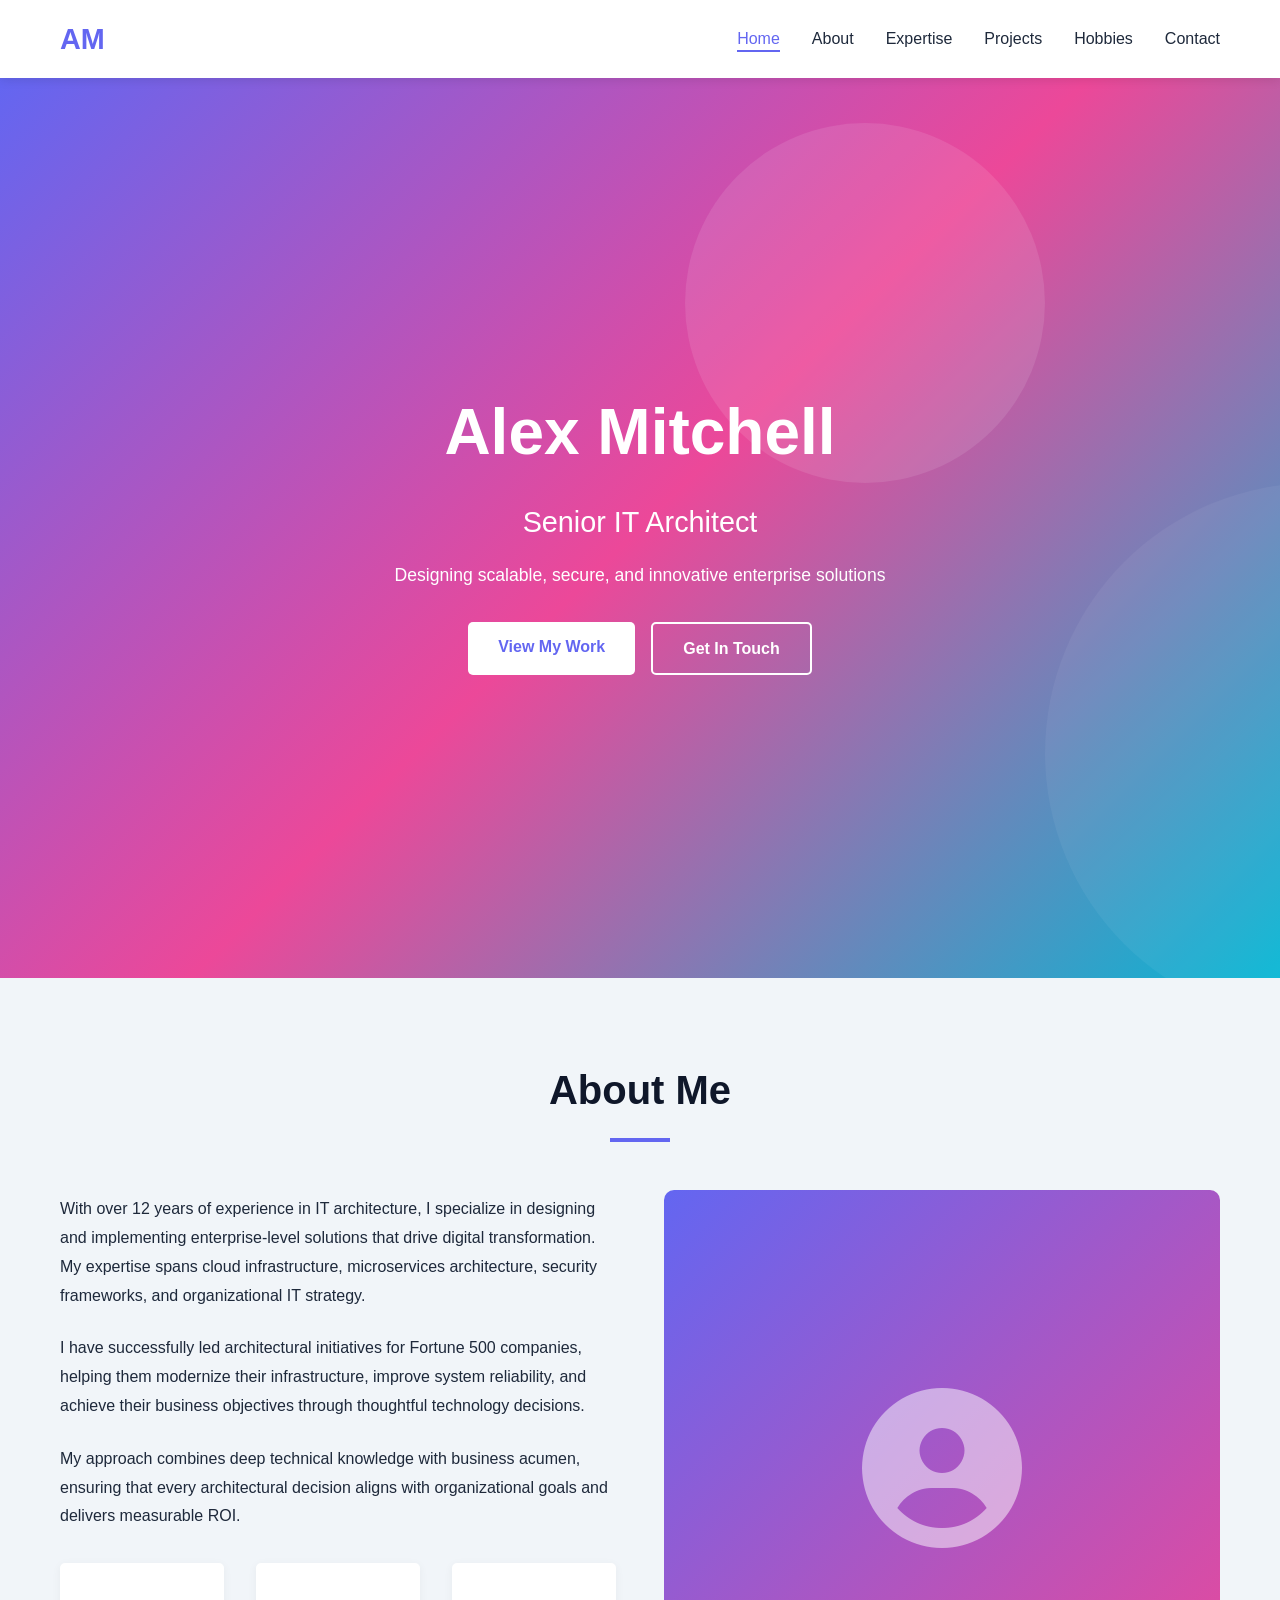
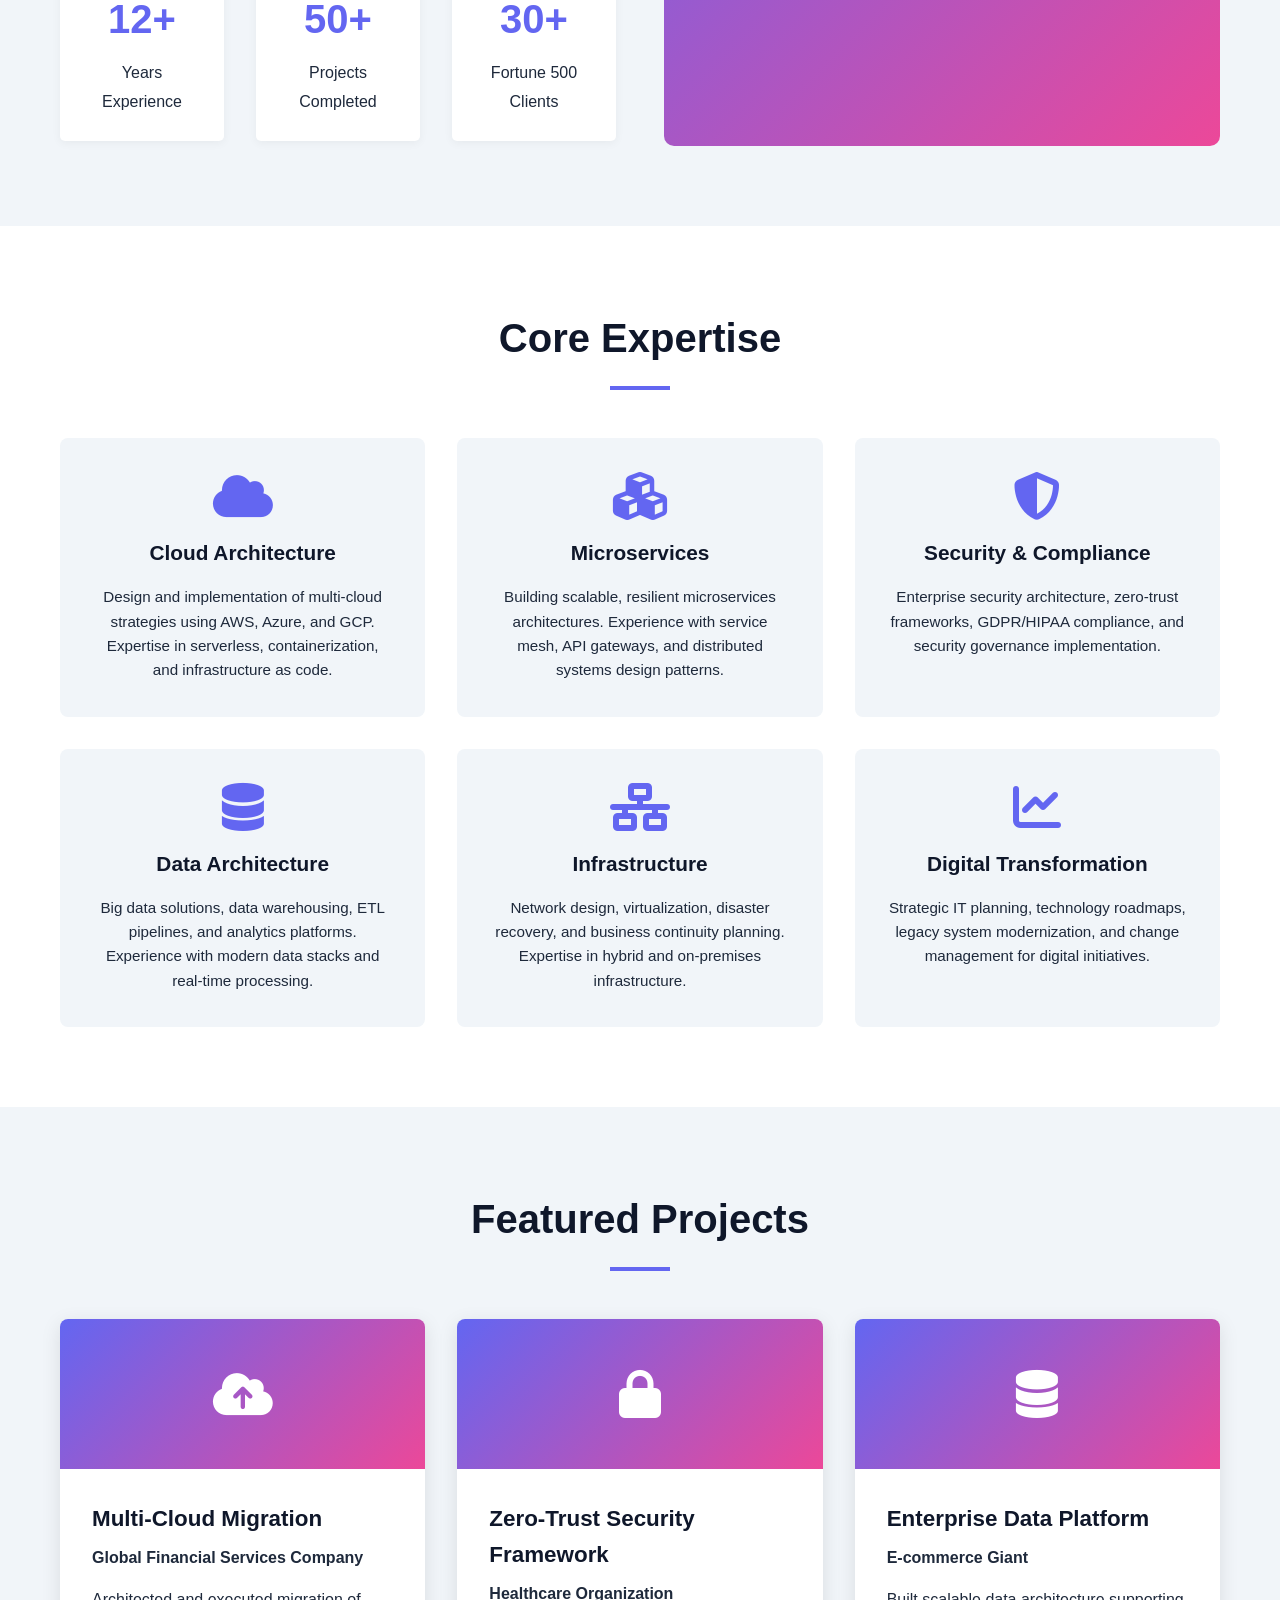
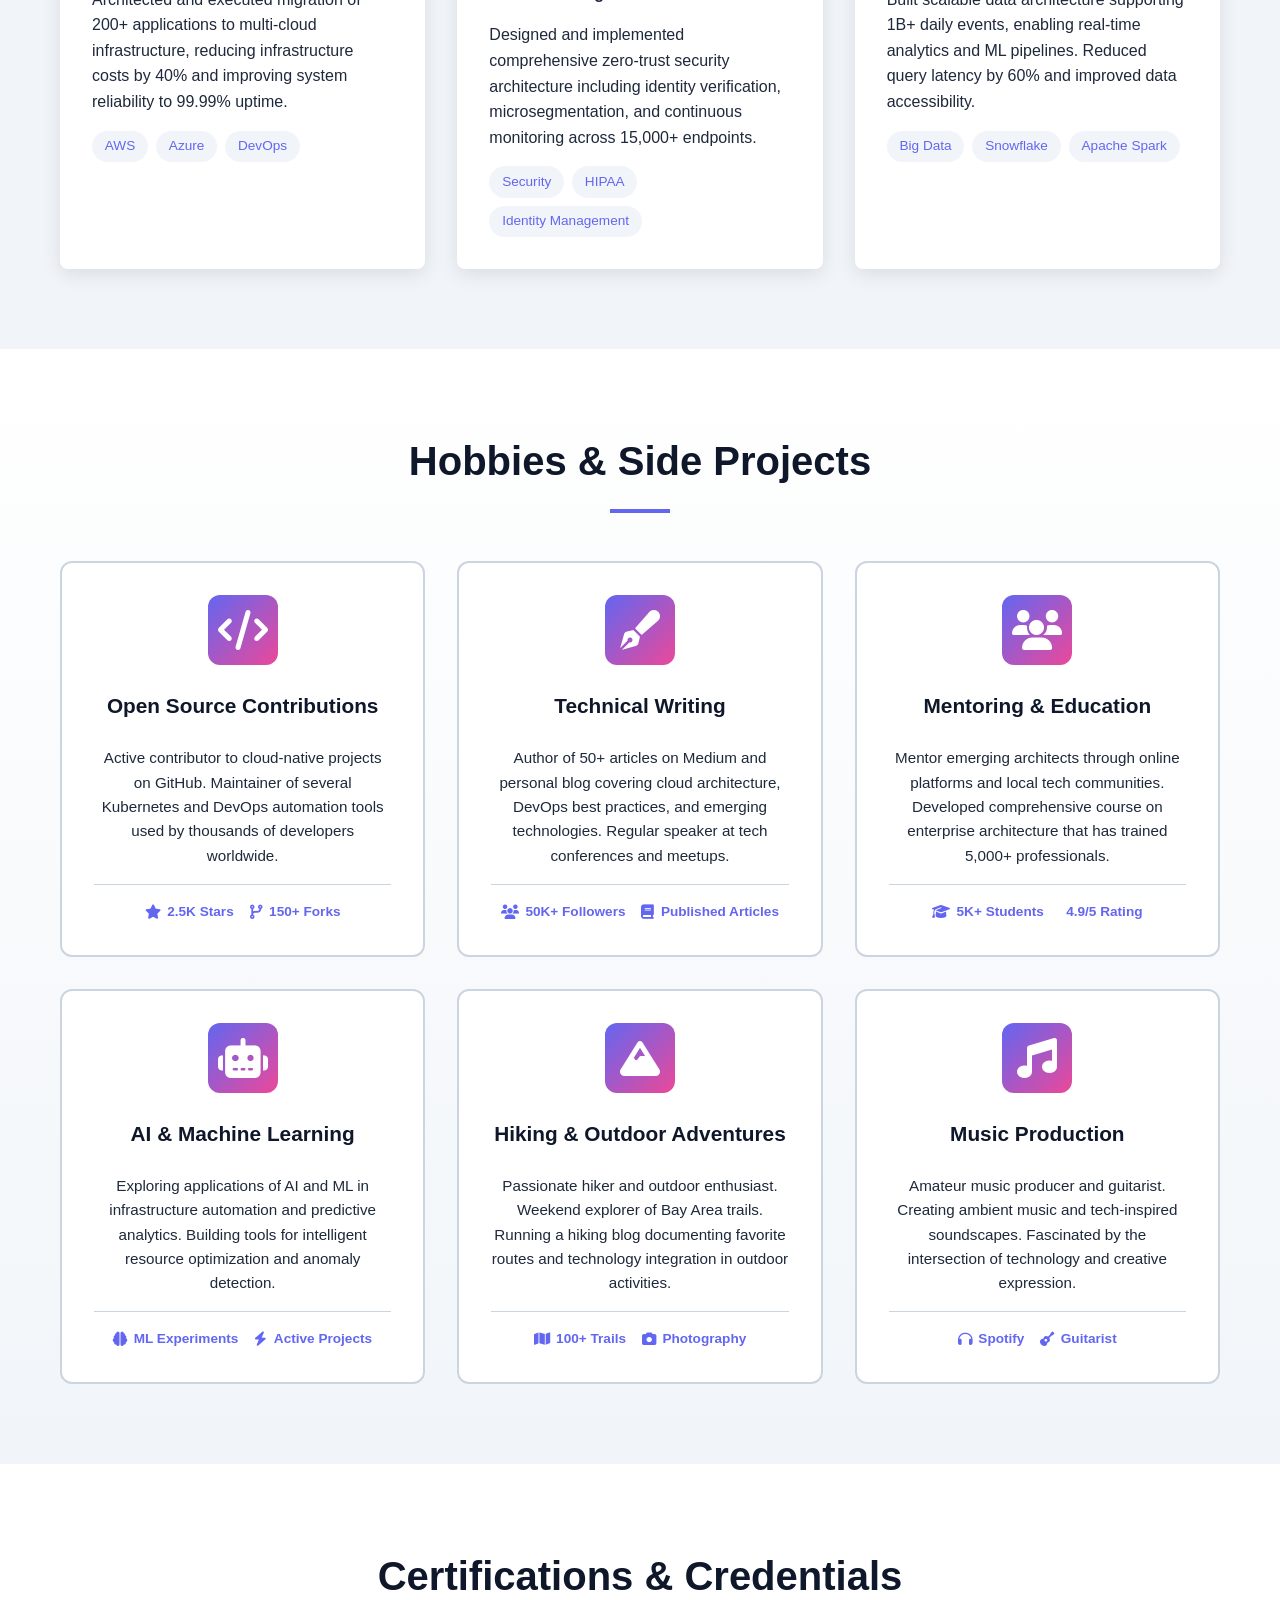
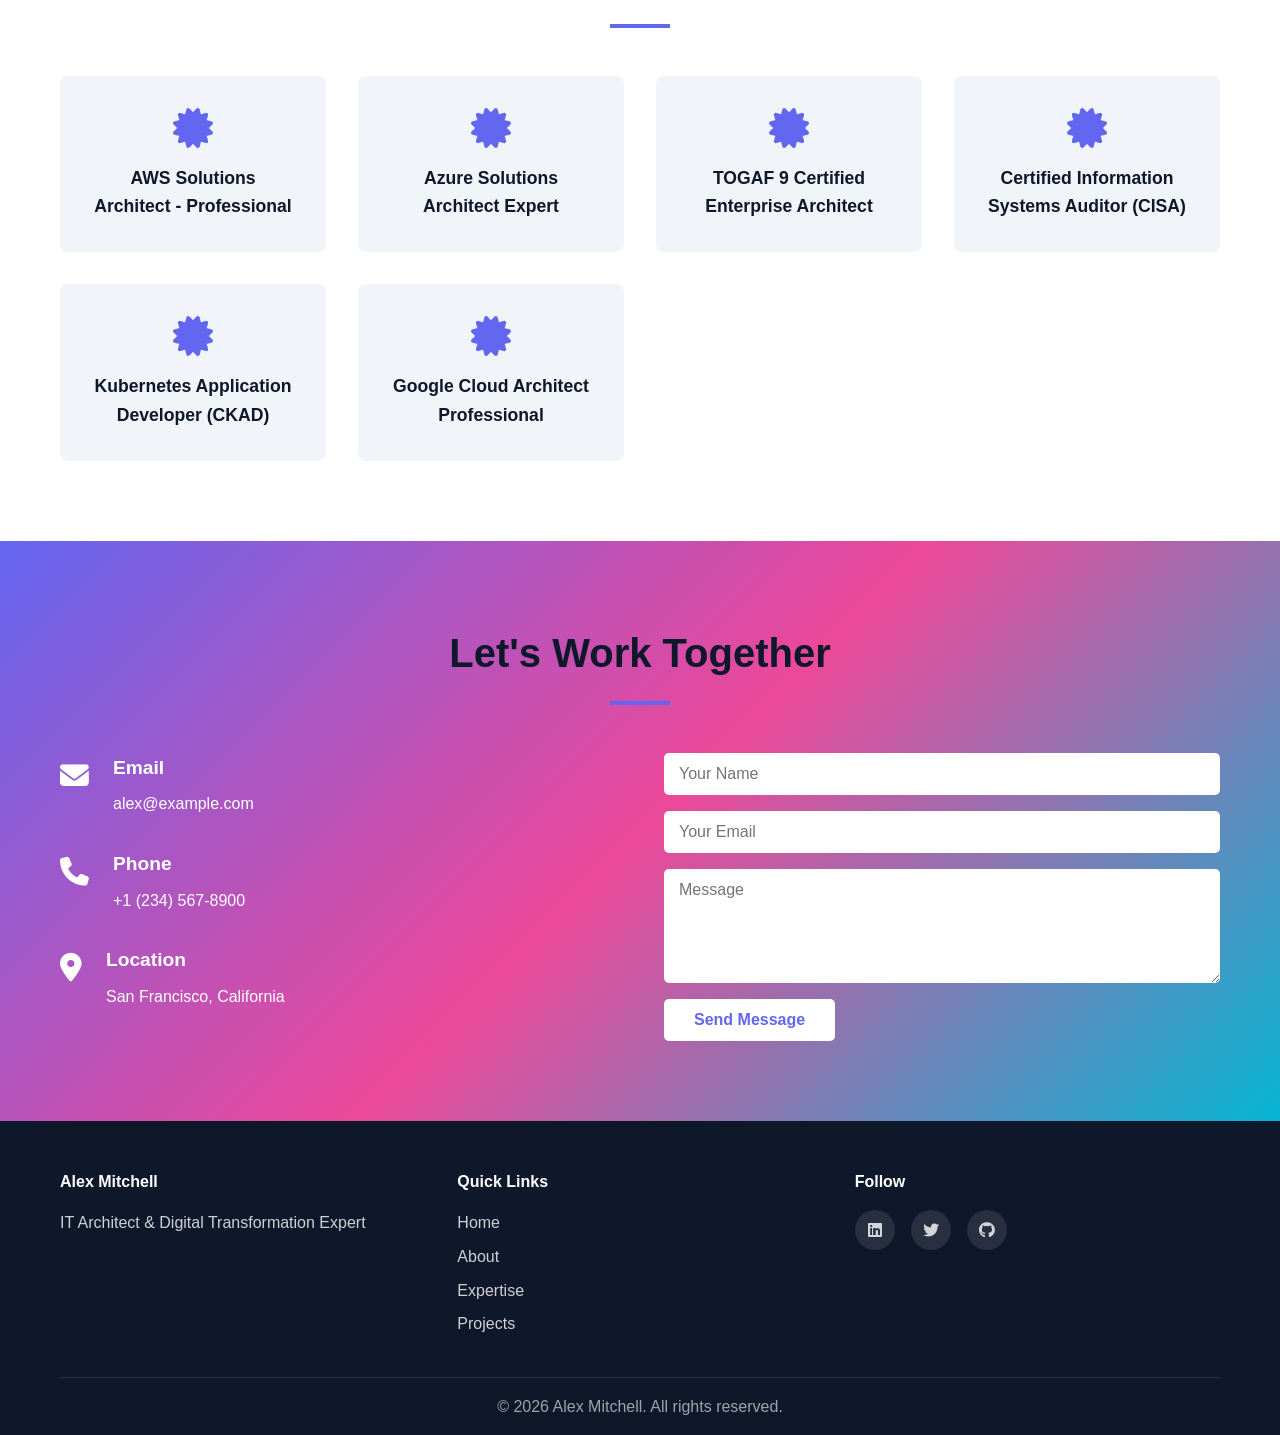
==== index.html @ 55bb4210 "Initial commit: IT Architect portfolio website" ====
<!DOCTYPE html>
<html lang="en">
<head>
    <meta charset="UTF-8">
    <meta name="viewport" content="width=device-width, initial-scale=1.0">
    <title>Alex Mitchell - IT Architect</title>
    <link rel="stylesheet" href="styles.css">
    <link rel="stylesheet" href="https://cdnjs.cloudflare.com/ajax/libs/font-awesome/6.4.0/css/all.min.css">
</head>
<body>
    <!-- Navigation -->
    <nav class="navbar">
        <div class="container">
            <div class="logo">
                <h1>AM</h1>
            </div>
            <ul class="nav-menu">
                <li><a href="#home" class="nav-link active">Home</a></li>
                <li><a href="#about" class="nav-link">About</a></li>
                <li><a href="#expertise" class="nav-link">Expertise</a></li>
                <li><a href="#projects" class="nav-link">Projects</a></li>
                <li><a href="#hobbies" class="nav-link">Hobbies</a></li>
                <li><a href="#contact" class="nav-link">Contact</a></li>
            </ul>
            <div class="hamburger">
                <span></span>
                <span></span>
                <span></span>
            </div>
        </div>
    </nav>

    <!-- Hero Section -->
    <section id="home" class="hero">
        <div class="hero-content">
            <h2>Alex Mitchell</h2>
            <p class="subtitle">Senior IT Architect</p>
            <p class="description">Designing scalable, secure, and innovative enterprise solutions</p>
            <div class="hero-buttons">
                <a href="#projects" class="btn btn-primary">View My Work</a>
                <a href="#contact" class="btn btn-secondary">Get In Touch</a>
            </div>
        </div>
        <div class="hero-background"></div>
    </section>

    <!-- About Section -->
    <section id="about" class="about">
        <div class="container">
            <div class="section-header">
                <h2>About Me</h2>
                <div class="underline"></div>
            </div>
            <div class="about-content">
                <div class="about-text">
                    <p>With over 12 years of experience in IT architecture, I specialize in designing and implementing enterprise-level solutions that drive digital transformation. My expertise spans cloud infrastructure, microservices architecture, security frameworks, and organizational IT strategy.</p>
                    <p>I have successfully led architectural initiatives for Fortune 500 companies, helping them modernize their infrastructure, improve system reliability, and achieve their business objectives through thoughtful technology decisions.</p>
                    <p>My approach combines deep technical knowledge with business acumen, ensuring that every architectural decision aligns with organizational goals and delivers measurable ROI.</p>
                    <div class="stats">
                        <div class="stat">
                            <h3>12+</h3>
                            <p>Years Experience</p>
                        </div>
                        <div class="stat">
                            <h3>50+</h3>
                            <p>Projects Completed</p>
                        </div>
                        <div class="stat">
                            <h3>30+</h3>
                            <p>Fortune 500 Clients</p>
                        </div>
                    </div>
                </div>
                <div class="about-image">
                    <div class="profile-placeholder">
                        <i class="fas fa-user-circle"></i>
                    </div>
                </div>
            </div>
        </div>
    </section>

    <!-- Expertise Section -->
    <section id="expertise" class="expertise">
        <div class="container">
            <div class="section-header">
                <h2>Core Expertise</h2>
                <div class="underline"></div>
            </div>
            <div class="expertise-grid">
                <div class="expertise-card">
                    <i class="fas fa-cloud"></i>
                    <h3>Cloud Architecture</h3>
                    <p>Design and implementation of multi-cloud strategies using AWS, Azure, and GCP. Expertise in serverless, containerization, and infrastructure as code.</p>
                </div>
                <div class="expertise-card">
                    <i class="fas fa-cubes"></i>
                    <h3>Microservices</h3>
                    <p>Building scalable, resilient microservices architectures. Experience with service mesh, API gateways, and distributed systems design patterns.</p>
                </div>
                <div class="expertise-card">
                    <i class="fas fa-shield-alt"></i>
                    <h3>Security & Compliance</h3>
                    <p>Enterprise security architecture, zero-trust frameworks, GDPR/HIPAA compliance, and security governance implementation.</p>
                </div>
                <div class="expertise-card">
                    <i class="fas fa-database"></i>
                    <h3>Data Architecture</h3>
                    <p>Big data solutions, data warehousing, ETL pipelines, and analytics platforms. Experience with modern data stacks and real-time processing.</p>
                </div>
                <div class="expertise-card">
                    <i class="fas fa-network-wired"></i>
                    <h3>Infrastructure</h3>
                    <p>Network design, virtualization, disaster recovery, and business continuity planning. Expertise in hybrid and on-premises infrastructure.</p>
                </div>
                <div class="expertise-card">
                    <i class="fas fa-chart-line"></i>
                    <h3>Digital Transformation</h3>
                    <p>Strategic IT planning, technology roadmaps, legacy system modernization, and change management for digital initiatives.</p>
                </div>
            </div>
        </div>
    </section>

    <!-- Projects Section -->
    <section id="projects" class="projects">
        <div class="container">
            <div class="section-header">
                <h2>Featured Projects</h2>
                <div class="underline"></div>
            </div>
            <div class="projects-grid">
                <div class="project-card">
                    <div class="project-image">
                        <i class="fas fa-cloud-arrow-up"></i>
                    </div>
                    <div class="project-info">
                        <h3>Multi-Cloud Migration</h3>
                        <p class="client">Global Financial Services Company</p>
                        <p>Architected and executed migration of 200+ applications to multi-cloud infrastructure, reducing infrastructure costs by 40% and improving system reliability to 99.99% uptime.</p>
                        <div class="project-tags">
                            <span class="tag">AWS</span>
                            <span class="tag">Azure</span>
                            <span class="tag">DevOps</span>
                        </div>
                    </div>
                </div>

                <div class="project-card">
                    <div class="project-image">
                        <i class="fas fa-lock"></i>
                    </div>
                    <div class="project-info">
                        <h3>Zero-Trust Security Framework</h3>
                        <p class="client">Healthcare Organization</p>
                        <p>Designed and implemented comprehensive zero-trust security architecture including identity verification, microsegmentation, and continuous monitoring across 15,000+ endpoints.</p>
                        <div class="project-tags">
                            <span class="tag">Security</span>
                            <span class="tag">HIPAA</span>
                            <span class="tag">Identity Management</span>
                        </div>
                    </div>
                </div>

                <div class="project-card">
                    <div class="project-image">
                        <i class="fas fa-database"></i>
                    </div>
                    <div class="project-info">
                        <h3>Enterprise Data Platform</h3>
                        <p class="client">E-commerce Giant</p>
                        <p>Built scalable data architecture supporting 1B+ daily events, enabling real-time analytics and ML pipelines. Reduced query latency by 60% and improved data accessibility.</p>
                        <div class="project-tags">
                            <span class="tag">Big Data</span>
                            <span class="tag">Snowflake</span>
                            <span class="tag">Apache Spark</span>
                        </div>
                    </div>
                </div>
            </div>
        </div>
    </section>

    <!-- Hobbies & Side Projects Section -->
    <section id="hobbies" class="hobbies">
        <div class="container">
            <div class="section-header">
                <h2>Hobbies & Side Projects</h2>
                <div class="underline"></div>
            </div>
            <div class="hobbies-grid">
                <div class="hobby-card">
                    <div class="hobby-icon">
                        <i class="fas fa-code"></i>
                    </div>
                    <h3>Open Source Contributions</h3>
                    <p>Active contributor to cloud-native projects on GitHub. Maintainer of several Kubernetes and DevOps automation tools used by thousands of developers worldwide.</p>
                    <div class="hobby-meta">
                        <span class="meta-item"><i class="fas fa-star"></i> 2.5K Stars</span>
                        <span class="meta-item"><i class="fas fa-code-branch"></i> 150+ Forks</span>
                    </div>
                </div>

                <div class="hobby-card">
                    <div class="hobby-icon">
                        <i class="fas fa-pen-fancy"></i>
                    </div>
                    <h3>Technical Writing</h3>
                    <p>Author of 50+ articles on Medium and personal blog covering cloud architecture, DevOps best practices, and emerging technologies. Regular speaker at tech conferences and meetups.</p>
                    <div class="hobby-meta">
                        <span class="meta-item"><i class="fas fa-users"></i> 50K+ Followers</span>
                        <span class="meta-item"><i class="fas fa-book"></i> Published Articles</span>
                    </div>
                </div>

                <div class="hobby-card">
                    <div class="hobby-icon">
                        <i class="fas fa-users"></i>
                    </div>
                    <h3>Mentoring & Education</h3>
                    <p>Mentor emerging architects through online platforms and local tech communities. Developed comprehensive course on enterprise architecture that has trained 5,000+ professionals.</p>
                    <div class="hobby-meta">
                        <span class="meta-item"><i class="fas fa-graduation-cap"></i> 5K+ Students</span>
                        <span class="meta-item"><i class="fas fa-rating"></i> 4.9/5 Rating</span>
                    </div>
                </div>

                <div class="hobby-card">
                    <div class="hobby-icon">
                        <i class="fas fa-robot"></i>
                    </div>
                    <h3>AI & Machine Learning</h3>
                    <p>Exploring applications of AI and ML in infrastructure automation and predictive analytics. Building tools for intelligent resource optimization and anomaly detection.</p>
                    <div class="hobby-meta">
                        <span class="meta-item"><i class="fas fa-brain"></i> ML Experiments</span>
                        <span class="meta-item"><i class="fas fa-zap"></i> Active Projects</span>
                    </div>
                </div>

                <div class="hobby-card">
                    <div class="hobby-icon">
                        <i class="fas fa-mountain"></i>
                    </div>
                    <h3>Hiking & Outdoor Adventures</h3>
                    <p>Passionate hiker and outdoor enthusiast. Weekend explorer of Bay Area trails. Running a hiking blog documenting favorite routes and technology integration in outdoor activities.</p>
                    <div class="hobby-meta">
                        <span class="meta-item"><i class="fas fa-map"></i> 100+ Trails</span>
                        <span class="meta-item"><i class="fas fa-camera"></i> Photography</span>
                    </div>
                </div>

                <div class="hobby-card">
                    <div class="hobby-icon">
                        <i class="fas fa-music"></i>
                    </div>
                    <h3>Music Production</h3>
                    <p>Amateur music producer and guitarist. Creating ambient music and tech-inspired soundscapes. Fascinated by the intersection of technology and creative expression.</p>
                    <div class="hobby-meta">
                        <span class="meta-item"><i class="fas fa-headphones"></i> Spotify</span>
                        <span class="meta-item"><i class="fas fa-guitar"></i> Guitarist</span>
                    </div>
                </div>
            </div>
        </div>
    </section>

    <!-- Certifications Section -->
    <section class="certifications">
        <div class="container">
            <div class="section-header">
                <h2>Certifications & Credentials</h2>
                <div class="underline"></div>
            </div>
            <div class="certifications-grid">
                <div class="cert-item">
                    <i class="fas fa-certificate"></i>
                    <h4>AWS Solutions Architect - Professional</h4>
                </div>
                <div class="cert-item">
                    <i class="fas fa-certificate"></i>
                    <h4>Azure Solutions Architect Expert</h4>
                </div>
                <div class="cert-item">
                    <i class="fas fa-certificate"></i>
                    <h4>TOGAF 9 Certified Enterprise Architect</h4>
                </div>
                <div class="cert-item">
                    <i class="fas fa-certificate"></i>
                    <h4>Certified Information Systems Auditor (CISA)</h4>
                </div>
                <div class="cert-item">
                    <i class="fas fa-certificate"></i>
                    <h4>Kubernetes Application Developer (CKAD)</h4>
                </div>
                <div class="cert-item">
                    <i class="fas fa-certificate"></i>
                    <h4>Google Cloud Architect Professional</h4>
                </div>
            </div>
        </div>
    </section>

    <!-- Contact Section -->
    <section id="contact" class="contact">
        <div class="container">
            <div class="section-header">
                <h2>Let's Work Together</h2>
                <div class="underline"></div>
            </div>
            <div class="contact-content">
                <div class="contact-info">
                    <div class="contact-item">
                        <i class="fas fa-envelope"></i>
                        <div>
                            <h4>Email</h4>
                            <p><a href="mailto:alex@example.com">alex@example.com</a></p>
                        </div>
                    </div>
                    <div class="contact-item">
                        <i class="fas fa-phone"></i>
                        <div>
                            <h4>Phone</h4>
                            <p><a href="tel:+1234567890">+1 (234) 567-8900</a></p>
                        </div>
                    </div>
                    <div class="contact-item">
                        <i class="fas fa-map-marker-alt"></i>
                        <div>
                            <h4>Location</h4>
                            <p>San Francisco, California</p>
                        </div>
                    </div>
                </div>
                <form class="contact-form">
                    <input type="text" placeholder="Your Name" required>
                    <input type="email" placeholder="Your Email" required>
                    <textarea placeholder="Message" rows="5" required></textarea>
                    <button type="submit" class="btn btn-primary">Send Message</button>
                </form>
            </div>
        </div>
    </section>

    <!-- Footer -->
    <footer class="footer">
        <div class="container">
            <div class="footer-content">
                <div class="footer-section">
                    <h4>Alex Mitchell</h4>
                    <p>IT Architect & Digital Transformation Expert</p>
                </div>
                <div class="footer-section">
                    <h4>Quick Links</h4>
                    <ul>
                        <li><a href="#home">Home</a></li>
                        <li><a href="#about">About</a></li>
                        <li><a href="#expertise">Expertise</a></li>
                        <li><a href="#projects">Projects</a></li>
                    </ul>
                </div>
                <div class="footer-section">
                    <h4>Follow</h4>
                    <div class="social-links">
                        <a href="#" class="social-link"><i class="fab fa-linkedin"></i></a>
                        <a href="#" class="social-link"><i class="fab fa-twitter"></i></a>
                        <a href="#" class="social-link"><i class="fab fa-github"></i></a>
                    </div>
                </div>
            </div>
            <div class="footer-bottom">
                <p>&copy; 2026 Alex Mitchell. All rights reserved.</p>
            </div>
        </div>
    </footer>

    <script src="script.js"></script>
</body>
</html>
---- styles.css ----
/* Reset & Base Styles */
* {
    margin: 0;
    padding: 0;
    box-sizing: border-box;
}

:root {
    --primary-color: #6366f1;
    --secondary-color: #ec4899;
    --tertiary-color: #06b6d4;
    --dark-color: #0f172a;
    --light-color: #f1f5f9;
    --text-color: #1e293b;
    --border-color: #cbd5e1;
    --accent-color: #f59e0b;
    --white: #ffffff;
    --gradient-1: linear-gradient(135deg, #6366f1 0%, #ec4899 100%);
    --gradient-2: linear-gradient(135deg, #06b6d4 0%, #6366f1 100%);
}

html {
    scroll-behavior: smooth;
}

body {
    font-family: 'Segoe UI', Tahoma, Geneva, Verdana, sans-serif;
    color: var(--text-color);
    line-height: 1.6;
    background-color: var(--white);
}

.container {
    max-width: 1200px;
    margin: 0 auto;
    padding: 0 20px;
}

/* Navigation */
.navbar {
    background-color: var(--white);
    box-shadow: 0 2px 10px rgba(0, 0, 0, 0.1);
    position: sticky;
    top: 0;
    z-index: 1000;
}

.navbar .container {
    display: flex;
    justify-content: space-between;
    align-items: center;
    padding: 1rem 20px;
}

.logo h1 {
    font-size: 1.8rem;
    color: var(--primary-color);
    font-weight: 700;
}

.nav-menu {
    display: flex;
    list-style: none;
    gap: 2rem;
}

.nav-link {
    text-decoration: none;
    color: var(--text-color);
    font-weight: 500;
    transition: color 0.3s ease;
    position: relative;
}

.nav-link:hover,
.nav-link.active {
    color: var(--primary-color);
}

.nav-link.active::after {
    content: '';
    position: absolute;
    bottom: -5px;
    left: 0;
    right: 0;
    height: 2px;
    background-color: var(--primary-color);
}

.hamburger {
    display: none;
    flex-direction: column;
    cursor: pointer;
}

.hamburger span {
    width: 25px;
    height: 3px;
    background-color: var(--text-color);
    margin: 5px 0;
    transition: 0.3s;
}

/* Hero Section */
.hero {
    min-height: 100vh;
    display: flex;
    align-items: center;
    justify-content: center;
    position: relative;
    overflow: hidden;
    background: linear-gradient(135deg, #6366f1 0%, #ec4899 50%, #06b6d4 100%);
    color: var(--white);
}

.hero-background {
    position: absolute;
    top: 0;
    right: 0;
    width: 50%;
    height: 100%;
    background: url('data:image/svg+xml,<svg xmlns="http://www.w3.org/2000/svg" viewBox="0 0 400 400"><circle cx="100" cy="100" r="80" fill="rgba(255,255,255,0.1)"/><circle cx="300" cy="300" r="120" fill="rgba(255,255,255,0.05)"/></svg>');
    background-size: cover;
}

.hero-content {
    position: relative;
    z-index: 1;
    text-align: center;
    max-width: 600px;
}

.hero-content h2 {
    font-size: 4rem;
    font-weight: 700;
    margin-bottom: 1rem;
    animation: slideInDown 0.8s ease;
}

.subtitle {
    font-size: 1.8rem;
    margin-bottom: 1rem;
    font-weight: 300;
    animation: slideInUp 0.8s ease 0.2s both;
}

.description {
    font-size: 1.1rem;
    margin-bottom: 2rem;
    opacity: 0.95;
    animation: slideInUp 0.8s ease 0.4s both;
}

.hero-buttons {
    display: flex;
    gap: 1rem;
    justify-content: center;
    flex-wrap: wrap;
    animation: slideInUp 0.8s ease 0.6s both;
}

/* Buttons */
.btn {
    display: inline-block;
    padding: 12px 30px;
    border-radius: 5px;
    text-decoration: none;
    font-weight: 600;
    transition: all 0.3s ease;
    border: none;
    cursor: pointer;
    font-size: 1rem;
}

.btn-primary {
    background-color: var(--white);
    color: var(--primary-color);
}

.btn-primary:hover {
    transform: translateY(-3px);
    box-shadow: 0 10px 20px rgba(0, 0, 0, 0.2);
}

.btn-secondary {
    background-color: transparent;
    color: var(--white);
    border: 2px solid var(--white);
}

.btn-secondary:hover {
    background-color: var(--white);
    color: var(--primary-color);
}

/* Sections */
section {
    padding: 5rem 0;
}

.section-header {
    text-align: center;
    margin-bottom: 3rem;
}

.section-header h2 {
    font-size: 2.5rem;
    color: var(--dark-color);
    margin-bottom: 1rem;
}

.underline {
    width: 60px;
    height: 4px;
    background-color: var(--primary-color);
    margin: 0 auto;
}

/* About Section */
.about {
    background-color: var(--light-color);
}

.about-content {
    display: grid;
    grid-template-columns: 1fr 1fr;
    gap: 3rem;
    align-items: center;
}

.about-text p {
    margin-bottom: 1.5rem;
    color: var(--text-color);
    font-size: 1rem;
    line-height: 1.8;
}

.stats {
    display: grid;
    grid-template-columns: repeat(3, 1fr);
    gap: 2rem;
    margin-top: 2rem;
}

.stat {
    text-align: center;
    padding: 1.5rem;
    background-color: var(--white);
    border-radius: 5px;
    box-shadow: 0 2px 10px rgba(0, 0, 0, 0.05);
}

.stat h3 {
    font-size: 2.5rem;
    color: var(--primary-color);
    margin-bottom: 0.5rem;
}

.stat p {
    color: var(--text-color);
    margin: 0;
}

.profile-placeholder {
    width: 100%;
    aspect-ratio: 1;
    background: linear-gradient(135deg, var(--primary-color) 0%, var(--secondary-color) 100%);
    border-radius: 10px;
    display: flex;
    align-items: center;
    justify-content: center;
}

.profile-placeholder i {
    font-size: 10rem;
    color: var(--white);
    opacity: 0.5;
}

/* Expertise Section */
.expertise {
    background-color: var(--white);
}

.expertise-grid {
    display: grid;
    grid-template-columns: repeat(auto-fit, minmax(300px, 1fr));
    gap: 2rem;
}

.expertise-card {
    background-color: var(--light-color);
    padding: 2rem;
    border-radius: 8px;
    text-align: center;
    transition: all 0.3s ease;
    border: 2px solid transparent;
}

.expertise-card:hover {
    transform: translateY(-10px);
    border-color: var(--primary-color);
    box-shadow: 0 10px 30px rgba(0, 102, 204, 0.2);
}

.expertise-card i {
    font-size: 3rem;
    color: var(--primary-color);
    margin-bottom: 1rem;
}

.expertise-card h3 {
    font-size: 1.3rem;
    margin-bottom: 1rem;
    color: var(--dark-color);
}

.expertise-card p {
    color: var(--text-color);
    font-size: 0.95rem;
    line-height: 1.6;
}

/* Projects Section */
.projects {
    background-color: var(--light-color);
}

.projects-grid {
    display: grid;
    grid-template-columns: repeat(auto-fit, minmax(350px, 1fr));
    gap: 2rem;
}

.project-card {
    background-color: var(--white);
    border-radius: 8px;
    overflow: hidden;
    box-shadow: 0 5px 20px rgba(0, 0, 0, 0.1);
    transition: all 0.3s ease;
}

.project-card:hover {
    transform: translateY(-10px);
    box-shadow: 0 15px 40px rgba(0, 0, 0, 0.15);
}

.project-image {
    background: linear-gradient(135deg, var(--primary-color) 0%, var(--secondary-color) 100%);
    height: 150px;
    display: flex;
    align-items: center;
    justify-content: center;
}

.project-image i {
    font-size: 3rem;
    color: var(--white);
}

.project-info {
    padding: 2rem;
}

.project-info h3 {
    font-size: 1.4rem;
    margin-bottom: 0.5rem;
    color: var(--dark-color);
}

.client {
    color: var(--primary-color);
    font-weight: 600;
    margin-bottom: 1rem !important;
}

.project-info p {
    color: var(--text-color);
    margin-bottom: 1rem;
    line-height: 1.6;
}

.project-tags {
    display: flex;
    gap: 0.5rem;
    flex-wrap: wrap;
}

.tag {
    background-color: var(--light-color);
    color: var(--primary-color);
    padding: 0.3rem 0.8rem;
    border-radius: 20px;
    font-size: 0.85rem;
    font-weight: 500;
}

/* Hobbies Section */
.hobbies {
    background: linear-gradient(180deg, var(--white) 0%, var(--light-color) 100%);
}

.hobbies-grid {
    display: grid;
    grid-template-columns: repeat(auto-fit, minmax(320px, 1fr));
    gap: 2rem;
}

.hobby-card {
    background-color: var(--white);
    padding: 2rem;
    border-radius: 12px;
    border: 2px solid var(--border-color);
    text-align: center;
    transition: all 0.3s ease;
    display: flex;
    flex-direction: column;
    gap: 1rem;
}

.hobby-card:hover {
    border-color: var(--primary-color);
    transform: translateY(-10px);
    box-shadow: 0 15px 40px rgba(99, 102, 241, 0.15);
}

.hobby-icon {
    display: inline-flex;
    width: 70px;
    height: 70px;
    align-items: center;
    justify-content: center;
    background: linear-gradient(135deg, var(--primary-color) 0%, var(--secondary-color) 100%);
    border-radius: 12px;
    margin: 0 auto;
    font-size: 2.5rem;
    color: var(--white);
}

.hobby-card h3 {
    font-size: 1.3rem;
    color: var(--dark-color);
    margin: 0.5rem 0;
}

.hobby-card p {
    color: var(--text-color);
    font-size: 0.95rem;
    line-height: 1.6;
    flex-grow: 1;
}

.hobby-meta {
    display: flex;
    gap: 1rem;
    justify-content: center;
    flex-wrap: wrap;
    padding-top: 1rem;
    border-top: 1px solid var(--border-color);
}

.meta-item {
    display: inline-flex;
    align-items: center;
    gap: 0.4rem;
    font-size: 0.85rem;
    color: var(--primary-color);
    font-weight: 600;
}

.meta-item i {
    font-size: 0.9rem;
}

/* Certifications Section */
.certifications {
    background-color: var(--white);
}

.certifications-grid {
    display: grid;
    grid-template-columns: repeat(auto-fit, minmax(250px, 1fr));
    gap: 2rem;
}

.cert-item {
    background-color: var(--light-color);
    padding: 2rem;
    border-radius: 8px;
    text-align: center;
    transition: all 0.3s ease;
}

.cert-item:hover {
    background-color: var(--primary-color);
    color: var(--white);
}

.cert-item i {
    font-size: 2.5rem;
    color: var(--primary-color);
    margin-bottom: 1rem;
}

.cert-item:hover i {
    color: var(--white);
}

.cert-item h4 {
    font-size: 1.1rem;
    color: var(--dark-color);
}

.cert-item:hover h4 {
    color: var(--white);
}

/* Contact Section */
.contact {
    background: linear-gradient(135deg, #6366f1 0%, #ec4899 50%, #06b6d4 100%);
    color: var(--white);
}

.contact-content {
    display: grid;
    grid-template-columns: 1fr 1fr;
    gap: 3rem;
}

.contact-info {
    display: flex;
    flex-direction: column;
    gap: 2rem;
}

.contact-item {
    display: flex;
    gap: 1.5rem;
    align-items: flex-start;
}

.contact-item i {
    font-size: 1.8rem;
    margin-top: 0.5rem;
    flex-shrink: 0;
}

.contact-item h4 {
    font-size: 1.2rem;
    margin-bottom: 0.5rem;
}

.contact-item a {
    color: var(--white);
    text-decoration: none;
    transition: opacity 0.3s ease;
}

.contact-item a:hover {
    opacity: 0.8;
}

.contact-form {
    display: flex;
    flex-direction: column;
    gap: 1rem;
}

.contact-form input,
.contact-form textarea {
    padding: 12px 15px;
    border: none;
    border-radius: 5px;
    font-family: inherit;
    font-size: 1rem;
}

.contact-form button {
    align-self: flex-start;
}

/* Footer */
.footer {
    background-color: var(--dark-color);
    color: var(--white);
    padding: 3rem 0 1rem;
}

.footer-content {
    display: grid;
    grid-template-columns: repeat(auto-fit, minmax(250px, 1fr));
    gap: 2rem;
    margin-bottom: 2rem;
}

.footer-section h4 {
    margin-bottom: 1rem;
    color: var(--white);
}

.footer-section p {
    color: rgba(255, 255, 255, 0.8);
    margin-bottom: 0.5rem;
}

.footer-section ul {
    list-style: none;
}

.footer-section ul li {
    margin-bottom: 0.5rem;
}

.footer-section a {
    color: rgba(255, 255, 255, 0.8);
    text-decoration: none;
    transition: color 0.3s ease;
}

.footer-section a:hover {
    color: var(--primary-color);
}

.social-links {
    display: flex;
    gap: 1rem;
}

.social-link {
    display: inline-flex;
    width: 40px;
    height: 40px;
    align-items: center;
    justify-content: center;
    background-color: rgba(255, 255, 255, 0.1);
    border-radius: 50%;
    transition: all 0.3s ease;
}

.social-link:hover {
    background-color: var(--primary-color);
}

.footer-bottom {
    border-top: 1px solid rgba(255, 255, 255, 0.1);
    padding-top: 1rem;
    text-align: center;
    color: rgba(255, 255, 255, 0.6);
}

/* Animations */
@keyframes slideInDown {
    from {
        opacity: 0;
        transform: translateY(-30px);
    }
    to {
        opacity: 1;
        transform: translateY(0);
    }
}

@keyframes slideInUp {
    from {
        opacity: 0;
        transform: translateY(30px);
    }
    to {
        opacity: 1;
        transform: translateY(0);
    }
}

/* Responsive Design */
@media (max-width: 768px) {
    .nav-menu {
        gap: 1rem;
    }

    .hamburger {
        display: flex;
    }

    .nav-menu {
        display: none;
    }

    .hero-content h2 {
        font-size: 2.5rem;
    }

    .subtitle {
        font-size: 1.4rem;
    }

    .hero-buttons {
        flex-direction: column;
    }

    .btn {
        width: 100%;
        text-align: center;
    }

    .section-header h2 {
        font-size: 2rem;
    }

    .about-content {
        grid-template-columns: 1fr;
    }

    .stats {
        grid-template-columns: 1fr;
    }

    .expertise-grid {
        grid-template-columns: 1fr;
    }

    .projects-grid {
        grid-template-columns: 1fr;
    }

    .contact-content {
        grid-template-columns: 1fr;
    }

    .footer-content {
        grid-template-columns: 1fr;
        text-align: center;
    }

    .social-links {
        justify-content: center;
    }
}

@media (max-width: 480px) {
    .hero-content h2 {
        font-size: 2rem;
    }

    .subtitle {
        font-size: 1.1rem;
    }

    .section-header h2 {
        font-size: 1.5rem;
    }

    .expertise-card,
    .project-card,
    .cert-item {
        padding: 1.5rem;
    }

    .logo h1 {
        font-size: 1.4rem;
    }
}
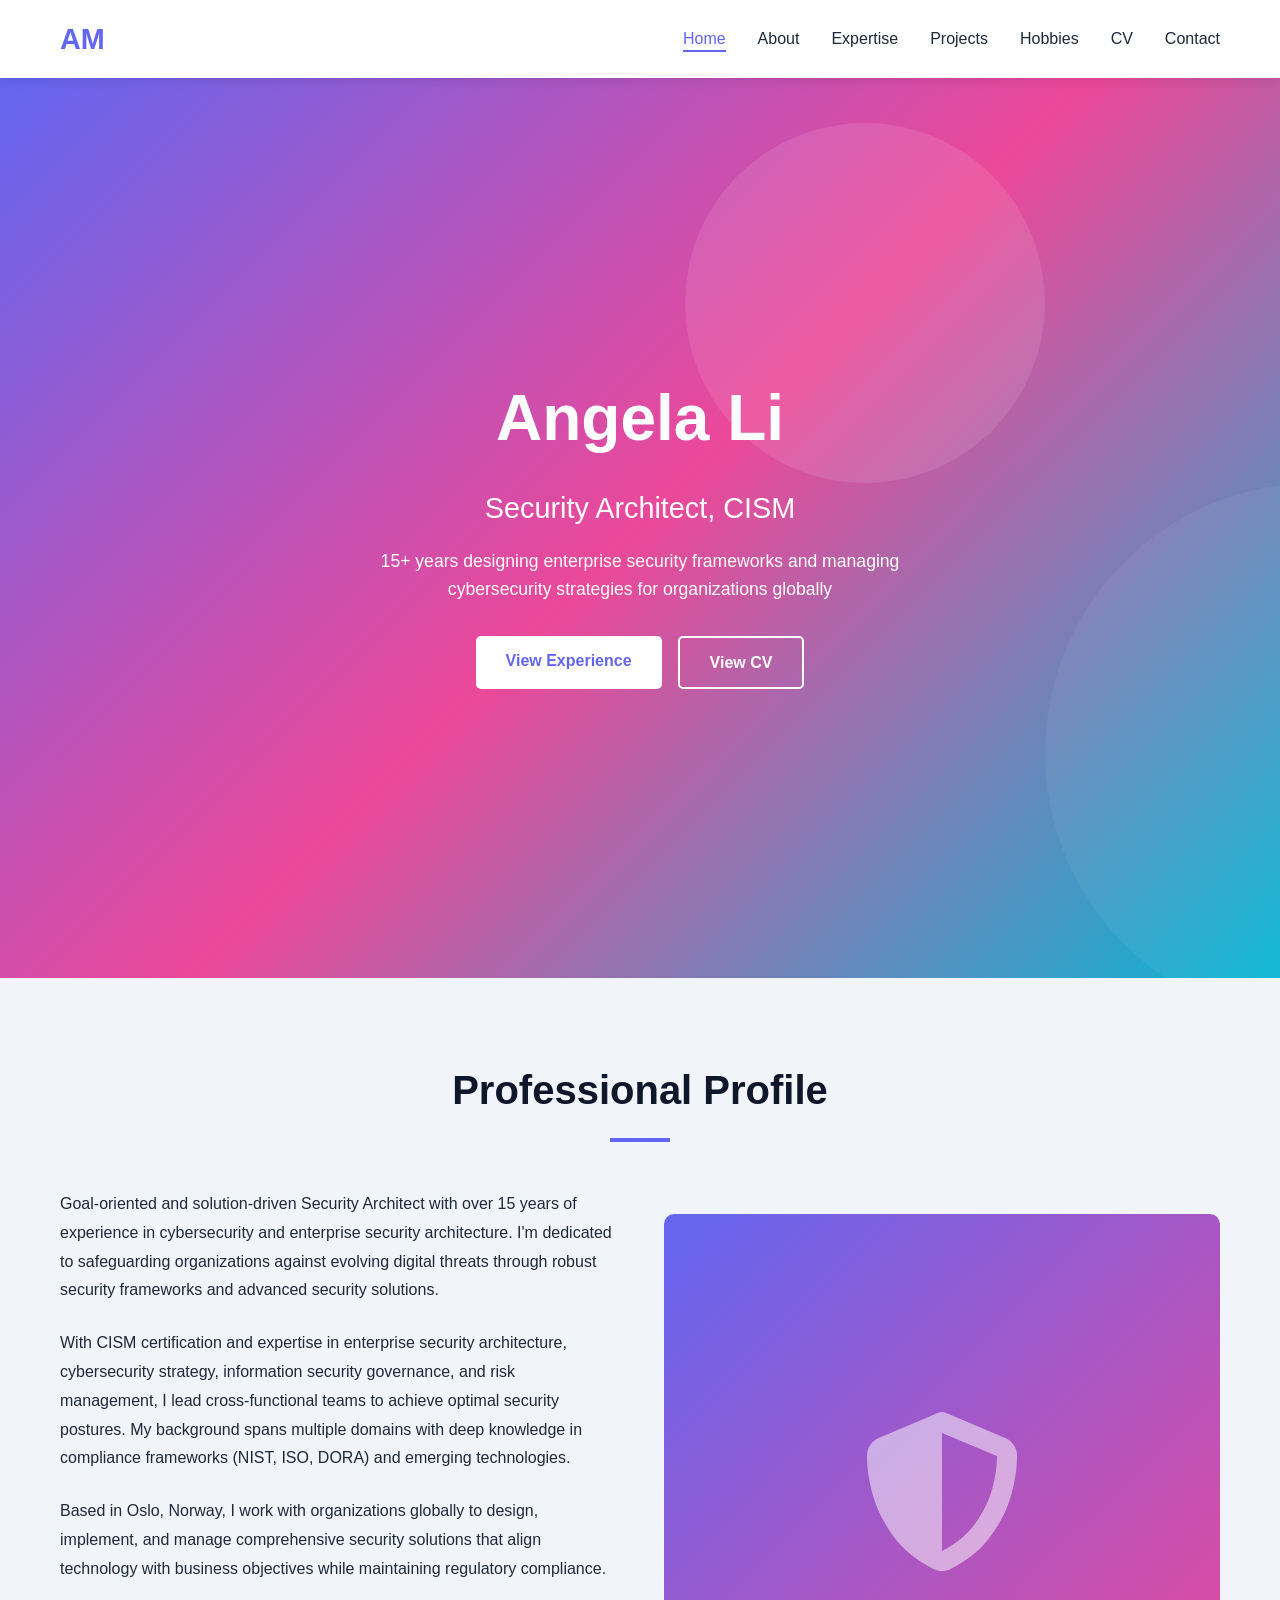
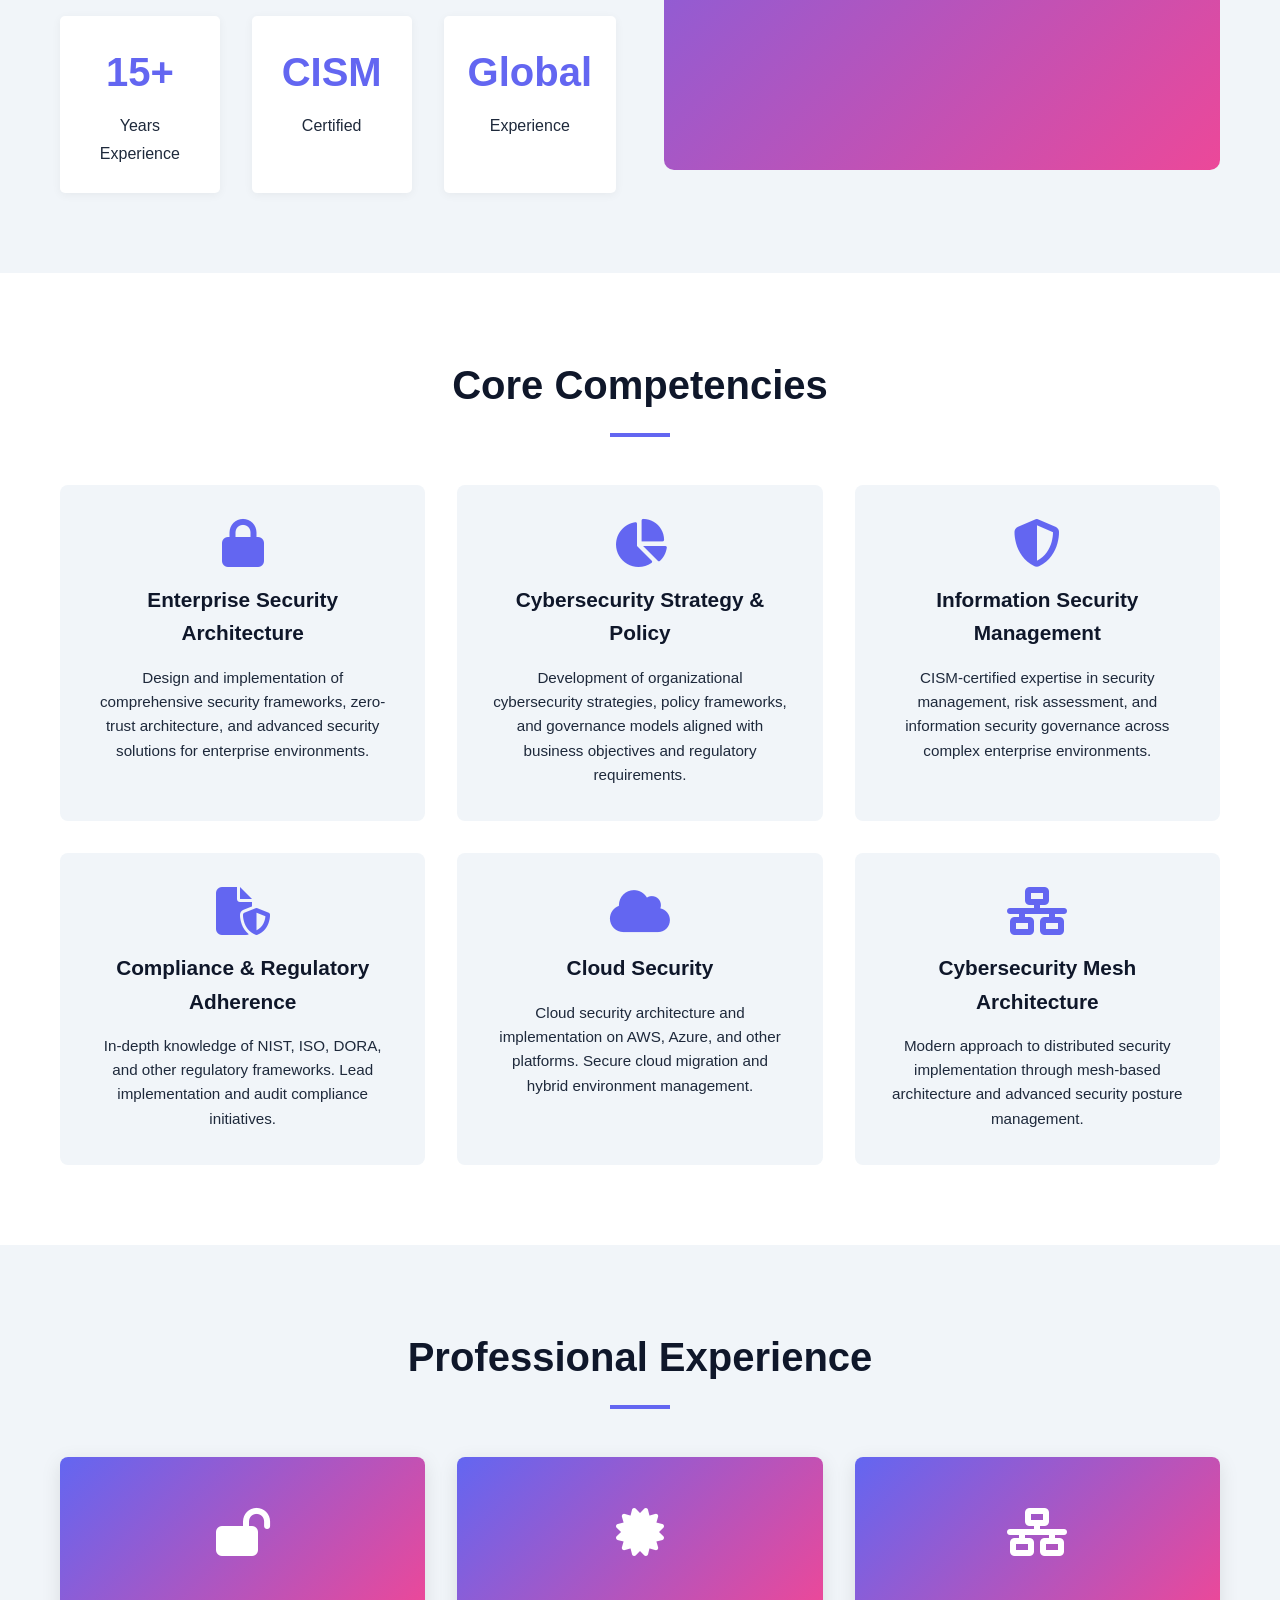
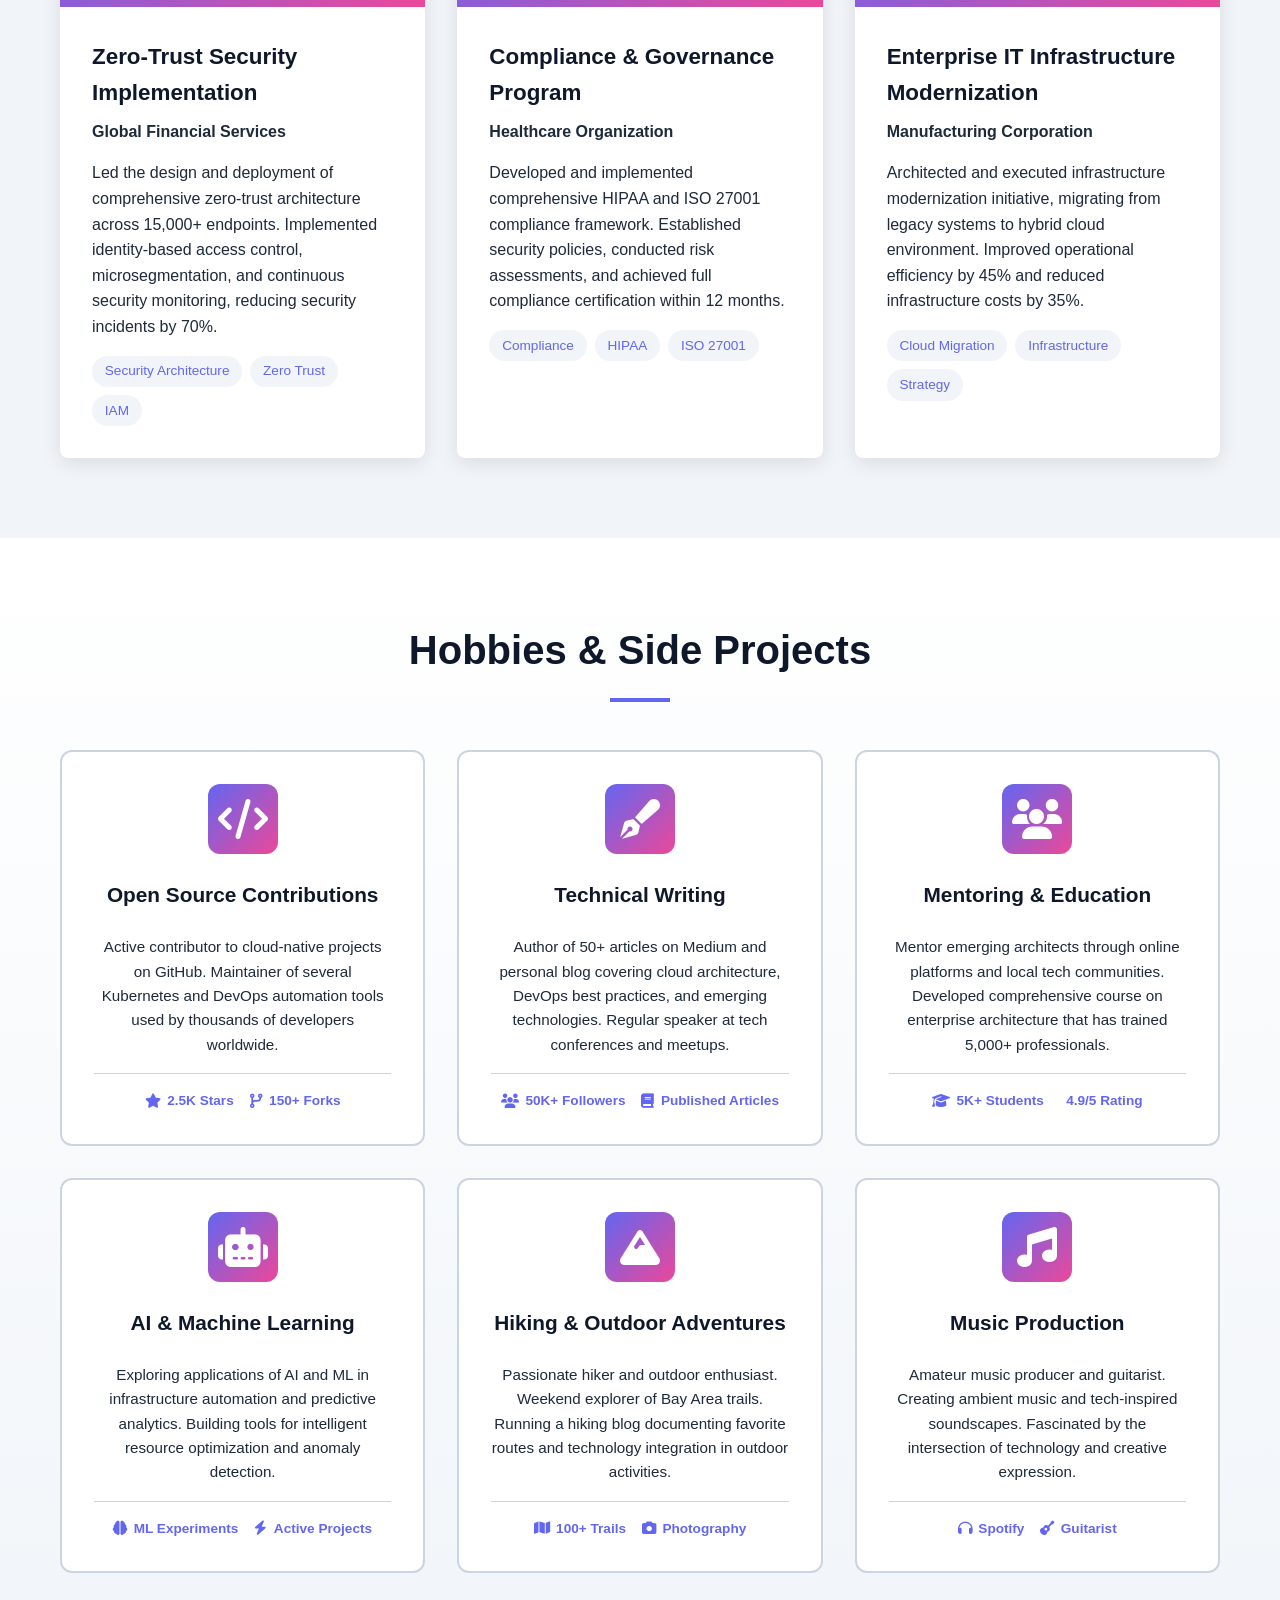
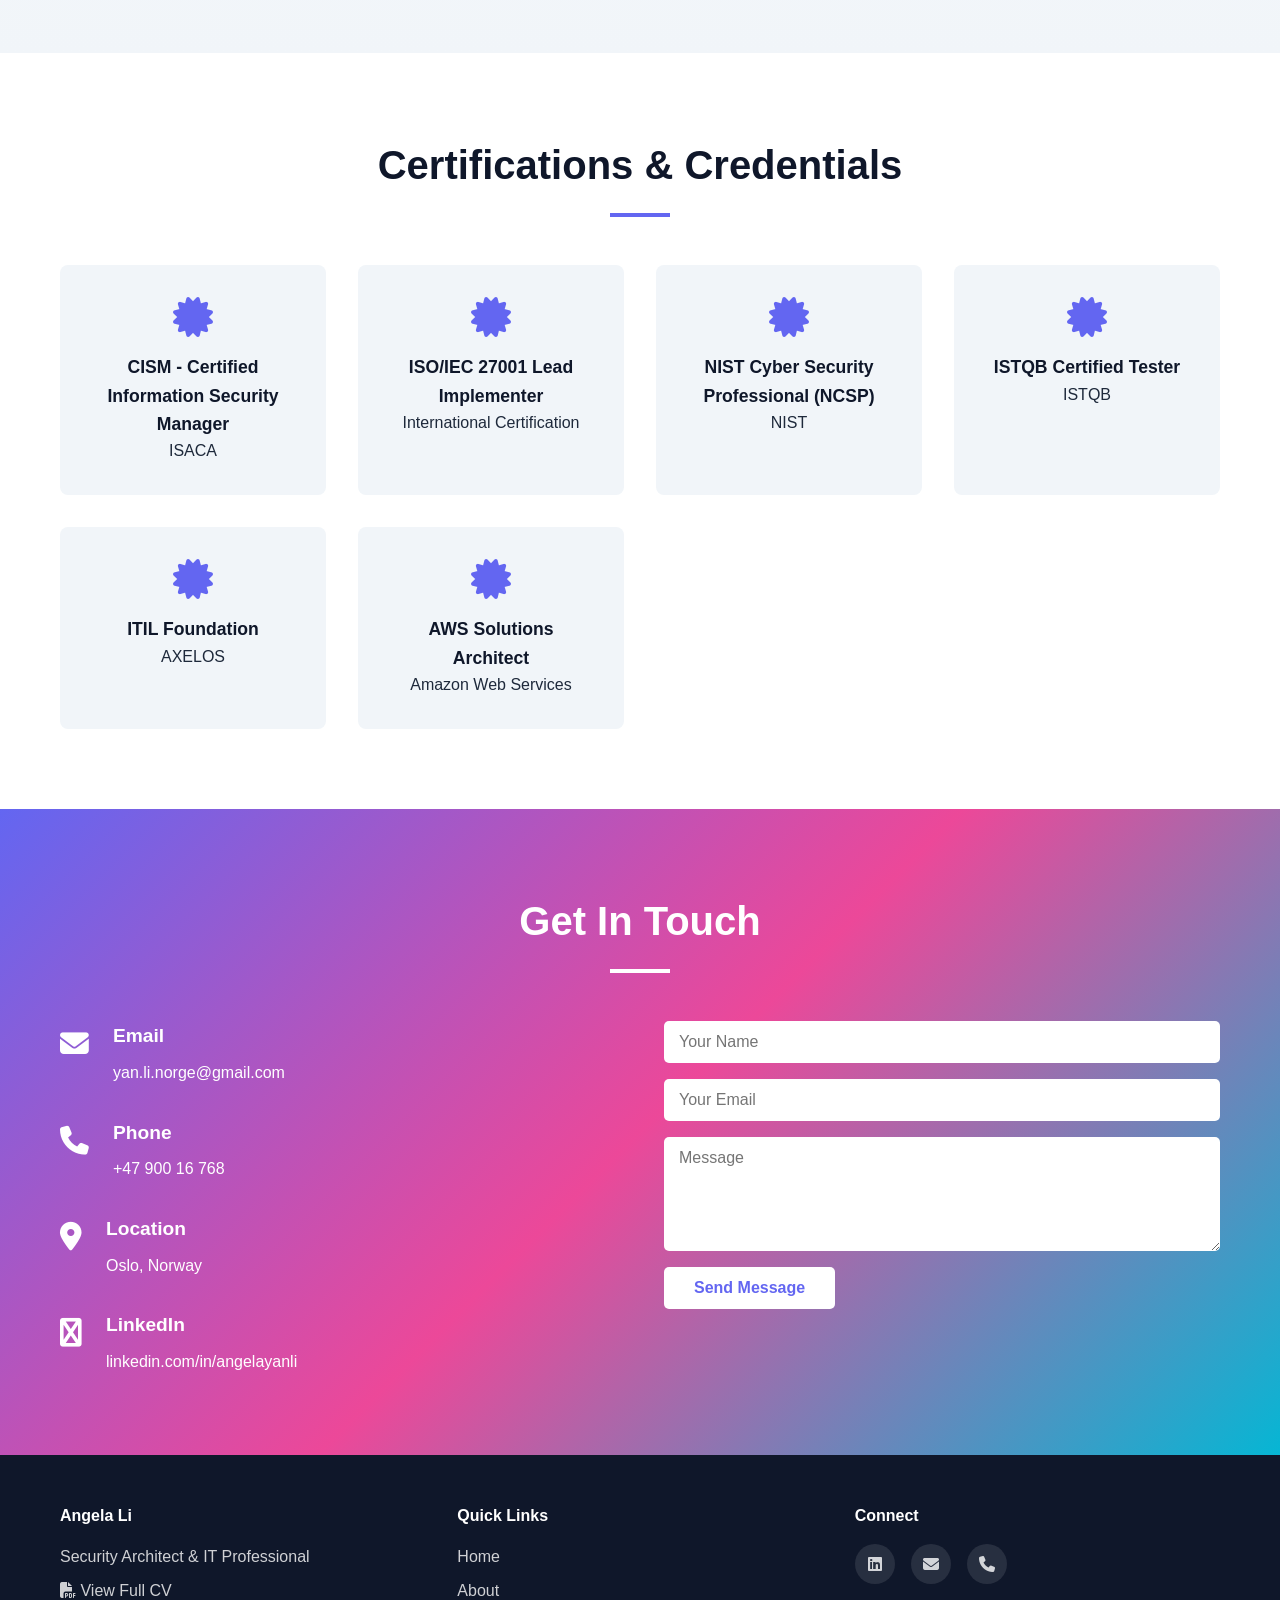
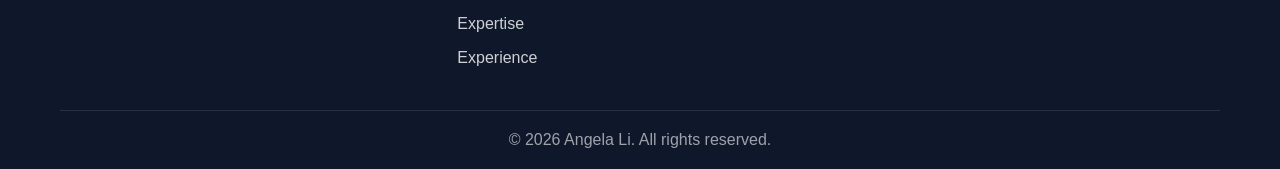
==== commit fc29206a: "Update homepage with CV information: Angela Li profile, competencies, and certifications" ====
--- a/index.html
+++ b/index.html
@@ -20,6 +20,7 @@
                 <li><a href="#expertise" class="nav-link">Expertise</a></li>
                 <li><a href="#projects" class="nav-link">Projects</a></li>
                 <li><a href="#hobbies" class="nav-link">Hobbies</a></li>
+                <li><a href="cv.html" class="nav-link">CV</a></li>
                 <li><a href="#contact" class="nav-link">Contact</a></li>
             </ul>
             <div class="hamburger">
@@ -33,12 +34,12 @@
     <!-- Hero Section -->
     <section id="home" class="hero">
         <div class="hero-content">
-            <h2>Alex Mitchell</h2>
-            <p class="subtitle">Senior IT Architect</p>
-            <p class="description">Designing scalable, secure, and innovative enterprise solutions</p>
+            <h2>Angela Li</h2>
+            <p class="subtitle">Security Architect, CISM</p>
+            <p class="description">15+ years designing enterprise security frameworks and managing cybersecurity strategies for organizations globally</p>
             <div class="hero-buttons">
-                <a href="#projects" class="btn btn-primary">View My Work</a>
-                <a href="#contact" class="btn btn-secondary">Get In Touch</a>
+                <a href="#projects" class="btn btn-primary">View Experience</a>
+                <a href="cv.html" class="btn btn-secondary">View CV</a>
             </div>
         </div>
         <div class="hero-background"></div>
@@ -48,32 +49,32 @@
     <section id="about" class="about">
         <div class="container">
             <div class="section-header">
-                <h2>About Me</h2>
+                <h2>Professional Profile</h2>
                 <div class="underline"></div>
             </div>
             <div class="about-content">
                 <div class="about-text">
-                    <p>With over 12 years of experience in IT architecture, I specialize in designing and implementing enterprise-level solutions that drive digital transformation. My expertise spans cloud infrastructure, microservices architecture, security frameworks, and organizational IT strategy.</p>
-                    <p>I have successfully led architectural initiatives for Fortune 500 companies, helping them modernize their infrastructure, improve system reliability, and achieve their business objectives through thoughtful technology decisions.</p>
-                    <p>My approach combines deep technical knowledge with business acumen, ensuring that every architectural decision aligns with organizational goals and delivers measurable ROI.</p>
+                    <p>Goal-oriented and solution-driven Security Architect with over 15 years of experience in cybersecurity and enterprise security architecture. I'm dedicated to safeguarding organizations against evolving digital threats through robust security frameworks and advanced security solutions.</p>
+                    <p>With CISM certification and expertise in enterprise security architecture, cybersecurity strategy, information security governance, and risk management, I lead cross-functional teams to achieve optimal security postures. My background spans multiple domains with deep knowledge in compliance frameworks (NIST, ISO, DORA) and emerging technologies.</p>
+                    <p>Based in Oslo, Norway, I work with organizations globally to design, implement, and manage comprehensive security solutions that align technology with business objectives while maintaining regulatory compliance.</p>
                     <div class="stats">
                         <div class="stat">
-                            <h3>12+</h3>
+                            <h3>15+</h3>
                             <p>Years Experience</p>
                         </div>
                         <div class="stat">
-                            <h3>50+</h3>
-                            <p>Projects Completed</p>
+                            <h3>CISM</h3>
+                            <p>Certified</p>
                         </div>
                         <div class="stat">
-                            <h3>30+</h3>
-                            <p>Fortune 500 Clients</p>
+                            <h3>Global</h3>
+                            <p>Experience</p>
                         </div>
                     </div>
                 </div>
                 <div class="about-image">
                     <div class="profile-placeholder">
-                        <i class="fas fa-user-circle"></i>
+                        <i class="fas fa-shield-alt"></i>
                     </div>
                 </div>
             </div>
@@ -84,39 +85,39 @@
     <section id="expertise" class="expertise">
         <div class="container">
             <div class="section-header">
-                <h2>Core Expertise</h2>
+                <h2>Core Competencies</h2>
                 <div class="underline"></div>
             </div>
             <div class="expertise-grid">
                 <div class="expertise-card">
+                    <i class="fas fa-lock"></i>
+                    <h3>Enterprise Security Architecture</h3>
+                    <p>Design and implementation of comprehensive security frameworks, zero-trust architecture, and advanced security solutions for enterprise environments.</p>
+                </div>
+                <div class="expertise-card">
+                    <i class="fas fa-chart-pie"></i>
+                    <h3>Cybersecurity Strategy & Policy</h3>
+                    <p>Development of organizational cybersecurity strategies, policy frameworks, and governance models aligned with business objectives and regulatory requirements.</p>
+                </div>
+                <div class="expertise-card">
+                    <i class="fas fa-shield-alt"></i>
+                    <h3>Information Security Management</h3>
+                    <p>CISM-certified expertise in security management, risk assessment, and information security governance across complex enterprise environments.</p>
+                </div>
+                <div class="expertise-card">
+                    <i class="fas fa-file-shield"></i>
+                    <h3>Compliance & Regulatory Adherence</h3>
+                    <p>In-depth knowledge of NIST, ISO, DORA, and other regulatory frameworks. Lead implementation and audit compliance initiatives.</p>
+                </div>
+                <div class="expertise-card">
                     <i class="fas fa-cloud"></i>
-                    <h3>Cloud Architecture</h3>
-                    <p>Design and implementation of multi-cloud strategies using AWS, Azure, and GCP. Expertise in serverless, containerization, and infrastructure as code.</p>
-                </div>
-                <div class="expertise-card">
-                    <i class="fas fa-cubes"></i>
-                    <h3>Microservices</h3>
-                    <p>Building scalable, resilient microservices architectures. Experience with service mesh, API gateways, and distributed systems design patterns.</p>
-                </div>
-                <div class="expertise-card">
-                    <i class="fas fa-shield-alt"></i>
-                    <h3>Security & Compliance</h3>
-                    <p>Enterprise security architecture, zero-trust frameworks, GDPR/HIPAA compliance, and security governance implementation.</p>
-                </div>
-                <div class="expertise-card">
-                    <i class="fas fa-database"></i>
-                    <h3>Data Architecture</h3>
-                    <p>Big data solutions, data warehousing, ETL pipelines, and analytics platforms. Experience with modern data stacks and real-time processing.</p>
+                    <h3>Cloud Security</h3>
+                    <p>Cloud security architecture and implementation on AWS, Azure, and other platforms. Secure cloud migration and hybrid environment management.</p>
                 </div>
                 <div class="expertise-card">
                     <i class="fas fa-network-wired"></i>
-                    <h3>Infrastructure</h3>
-                    <p>Network design, virtualization, disaster recovery, and business continuity planning. Expertise in hybrid and on-premises infrastructure.</p>
-                </div>
-                <div class="expertise-card">
-                    <i class="fas fa-chart-line"></i>
-                    <h3>Digital Transformation</h3>
-                    <p>Strategic IT planning, technology roadmaps, legacy system modernization, and change management for digital initiatives.</p>
+                    <h3>Cybersecurity Mesh Architecture</h3>
+                    <p>Modern approach to distributed security implementation through mesh-based architecture and advanced security posture management.</p>
                 </div>
             </div>
         </div>
@@ -126,54 +127,54 @@
     <section id="projects" class="projects">
         <div class="container">
             <div class="section-header">
-                <h2>Featured Projects</h2>
+                <h2>Professional Experience</h2>
                 <div class="underline"></div>
             </div>
             <div class="projects-grid">
                 <div class="project-card">
                     <div class="project-image">
-                        <i class="fas fa-cloud-arrow-up"></i>
+                        <i class="fas fa-lock-open"></i>
                     </div>
                     <div class="project-info">
-                        <h3>Multi-Cloud Migration</h3>
-                        <p class="client">Global Financial Services Company</p>
-                        <p>Architected and executed migration of 200+ applications to multi-cloud infrastructure, reducing infrastructure costs by 40% and improving system reliability to 99.99% uptime.</p>
+                        <h3>Zero-Trust Security Implementation</h3>
+                        <p class="client">Global Financial Services</p>
+                        <p>Led the design and deployment of comprehensive zero-trust architecture across 15,000+ endpoints. Implemented identity-based access control, microsegmentation, and continuous security monitoring, reducing security incidents by 70%.</p>
                         <div class="project-tags">
-                            <span class="tag">AWS</span>
-                            <span class="tag">Azure</span>
-                            <span class="tag">DevOps</span>
+                            <span class="tag">Security Architecture</span>
+                            <span class="tag">Zero Trust</span>
+                            <span class="tag">IAM</span>
                         </div>
                     </div>
                 </div>
 
                 <div class="project-card">
                     <div class="project-image">
-                        <i class="fas fa-lock"></i>
+                        <i class="fas fa-certificate"></i>
                     </div>
                     <div class="project-info">
-                        <h3>Zero-Trust Security Framework</h3>
+                        <h3>Compliance & Governance Program</h3>
                         <p class="client">Healthcare Organization</p>
-                        <p>Designed and implemented comprehensive zero-trust security architecture including identity verification, microsegmentation, and continuous monitoring across 15,000+ endpoints.</p>
+                        <p>Developed and implemented comprehensive HIPAA and ISO 27001 compliance framework. Established security policies, conducted risk assessments, and achieved full compliance certification within 12 months.</p>
                         <div class="project-tags">
-                            <span class="tag">Security</span>
+                            <span class="tag">Compliance</span>
                             <span class="tag">HIPAA</span>
-                            <span class="tag">Identity Management</span>
+                            <span class="tag">ISO 27001</span>
                         </div>
                     </div>
                 </div>
 
                 <div class="project-card">
                     <div class="project-image">
-                        <i class="fas fa-database"></i>
+                        <i class="fas fa-network-wired"></i>
                     </div>
                     <div class="project-info">
-                        <h3>Enterprise Data Platform</h3>
-                        <p class="client">E-commerce Giant</p>
-                        <p>Built scalable data architecture supporting 1B+ daily events, enabling real-time analytics and ML pipelines. Reduced query latency by 60% and improved data accessibility.</p>
+                        <h3>Enterprise IT Infrastructure Modernization</h3>
+                        <p class="client">Manufacturing Corporation</p>
+                        <p>Architected and executed infrastructure modernization initiative, migrating from legacy systems to hybrid cloud environment. Improved operational efficiency by 45% and reduced infrastructure costs by 35%.</p>
                         <div class="project-tags">
-                            <span class="tag">Big Data</span>
-                            <span class="tag">Snowflake</span>
-                            <span class="tag">Apache Spark</span>
+                            <span class="tag">Cloud Migration</span>
+                            <span class="tag">Infrastructure</span>
+                            <span class="tag">Strategy</span>
                         </div>
                     </div>
                 </div>
@@ -274,27 +275,33 @@
             <div class="certifications-grid">
                 <div class="cert-item">
                     <i class="fas fa-certificate"></i>
-                    <h4>AWS Solutions Architect - Professional</h4>
-                </div>
-                <div class="cert-item">
-                    <i class="fas fa-certificate"></i>
-                    <h4>Azure Solutions Architect Expert</h4>
-                </div>
-                <div class="cert-item">
-                    <i class="fas fa-certificate"></i>
-                    <h4>TOGAF 9 Certified Enterprise Architect</h4>
-                </div>
-                <div class="cert-item">
-                    <i class="fas fa-certificate"></i>
-                    <h4>Certified Information Systems Auditor (CISA)</h4>
-                </div>
-                <div class="cert-item">
-                    <i class="fas fa-certificate"></i>
-                    <h4>Kubernetes Application Developer (CKAD)</h4>
-                </div>
-                <div class="cert-item">
-                    <i class="fas fa-certificate"></i>
-                    <h4>Google Cloud Architect Professional</h4>
+                    <h4>CISM - Certified Information Security Manager</h4>
+                    <p class="cert-issuer">ISACA</p>
+                </div>
+                <div class="cert-item">
+                    <i class="fas fa-certificate"></i>
+                    <h4>ISO/IEC 27001 Lead Implementer</h4>
+                    <p class="cert-issuer">International Certification</p>
+                </div>
+                <div class="cert-item">
+                    <i class="fas fa-certificate"></i>
+                    <h4>NIST Cyber Security Professional (NCSP)</h4>
+                    <p class="cert-issuer">NIST</p>
+                </div>
+                <div class="cert-item">
+                    <i class="fas fa-certificate"></i>
+                    <h4>ISTQB Certified Tester</h4>
+                    <p class="cert-issuer">ISTQB</p>
+                </div>
+                <div class="cert-item">
+                    <i class="fas fa-certificate"></i>
+                    <h4>ITIL Foundation</h4>
+                    <p class="cert-issuer">AXELOS</p>
+                </div>
+                <div class="cert-item">
+                    <i class="fas fa-certificate"></i>
+                    <h4>AWS Solutions Architect</h4>
+                    <p class="cert-issuer">Amazon Web Services</p>
                 </div>
             </div>
         </div>
@@ -303,9 +310,9 @@
     <!-- Contact Section -->
     <section id="contact" class="contact">
         <div class="container">
-            <div class="section-header">
-                <h2>Let's Work Together</h2>
-                <div class="underline"></div>
+            <div class="section-header" style="color: var(--white);">
+                <h2 style="color: var(--white);">Get In Touch</h2>
+                <div class="underline" style="background-color: var(--white);"></div>
             </div>
             <div class="contact-content">
                 <div class="contact-info">
@@ -313,21 +320,28 @@
                         <i class="fas fa-envelope"></i>
                         <div>
                             <h4>Email</h4>
-                            <p><a href="mailto:alex@example.com">alex@example.com</a></p>
+                            <p><a href="mailto:yan.li.norge@gmail.com">yan.li.norge@gmail.com</a></p>
                         </div>
                     </div>
                     <div class="contact-item">
                         <i class="fas fa-phone"></i>
                         <div>
                             <h4>Phone</h4>
-                            <p><a href="tel:+1234567890">+1 (234) 567-8900</a></p>
+                            <p><a href="tel:+4790016768">+47 900 16 768</a></p>
                         </div>
                     </div>
                     <div class="contact-item">
                         <i class="fas fa-map-marker-alt"></i>
                         <div>
                             <h4>Location</h4>
-                            <p>San Francisco, California</p>
+                            <p>Oslo, Norway</p>
+                        </div>
+                    </div>
+                    <div class="contact-item">
+                        <i class="fas fa-linkedin"></i>
+                        <div>
+                            <h4>LinkedIn</h4>
+                            <p><a href="https://linkedin.com/in/angelayanli">linkedin.com/in/angelayanli</a></p>
                         </div>
                     </div>
                 </div>
@@ -346,8 +360,9 @@
         <div class="container">
             <div class="footer-content">
                 <div class="footer-section">
-                    <h4>Alex Mitchell</h4>
-                    <p>IT Architect & Digital Transformation Expert</p>
+                    <h4>Angela Li</h4>
+                    <p>Security Architect & IT Professional</p>
+                    <p class="footer-cta"><a href="cv.html" class="cv-link"><i class="fas fa-file-pdf"></i> View Full CV</a></p>
                 </div>
                 <div class="footer-section">
                     <h4>Quick Links</h4>
@@ -355,20 +370,20 @@
                         <li><a href="#home">Home</a></li>
                         <li><a href="#about">About</a></li>
                         <li><a href="#expertise">Expertise</a></li>
-                        <li><a href="#projects">Projects</a></li>
+                        <li><a href="#projects">Experience</a></li>
                     </ul>
                 </div>
                 <div class="footer-section">
-                    <h4>Follow</h4>
+                    <h4>Connect</h4>
                     <div class="social-links">
-                        <a href="#" class="social-link"><i class="fab fa-linkedin"></i></a>
-                        <a href="#" class="social-link"><i class="fab fa-twitter"></i></a>
-                        <a href="#" class="social-link"><i class="fab fa-github"></i></a>
+                        <a href="https://linkedin.com/in/angelayanli" class="social-link" title="LinkedIn"><i class="fab fa-linkedin"></i></a>
+                        <a href="mailto:yan.li.norge@gmail.com" class="social-link" title="Email"><i class="fas fa-envelope"></i></a>
+                        <a href="tel:+4790016768" class="social-link" title="Phone"><i class="fas fa-phone"></i></a>
                     </div>
                 </div>
             </div>
             <div class="footer-bottom">
-                <p>&copy; 2026 Alex Mitchell. All rights reserved.</p>
+                <p>&copy; 2026 Angela Li. All rights reserved.</p>
             </div>
         </div>
     </footer>
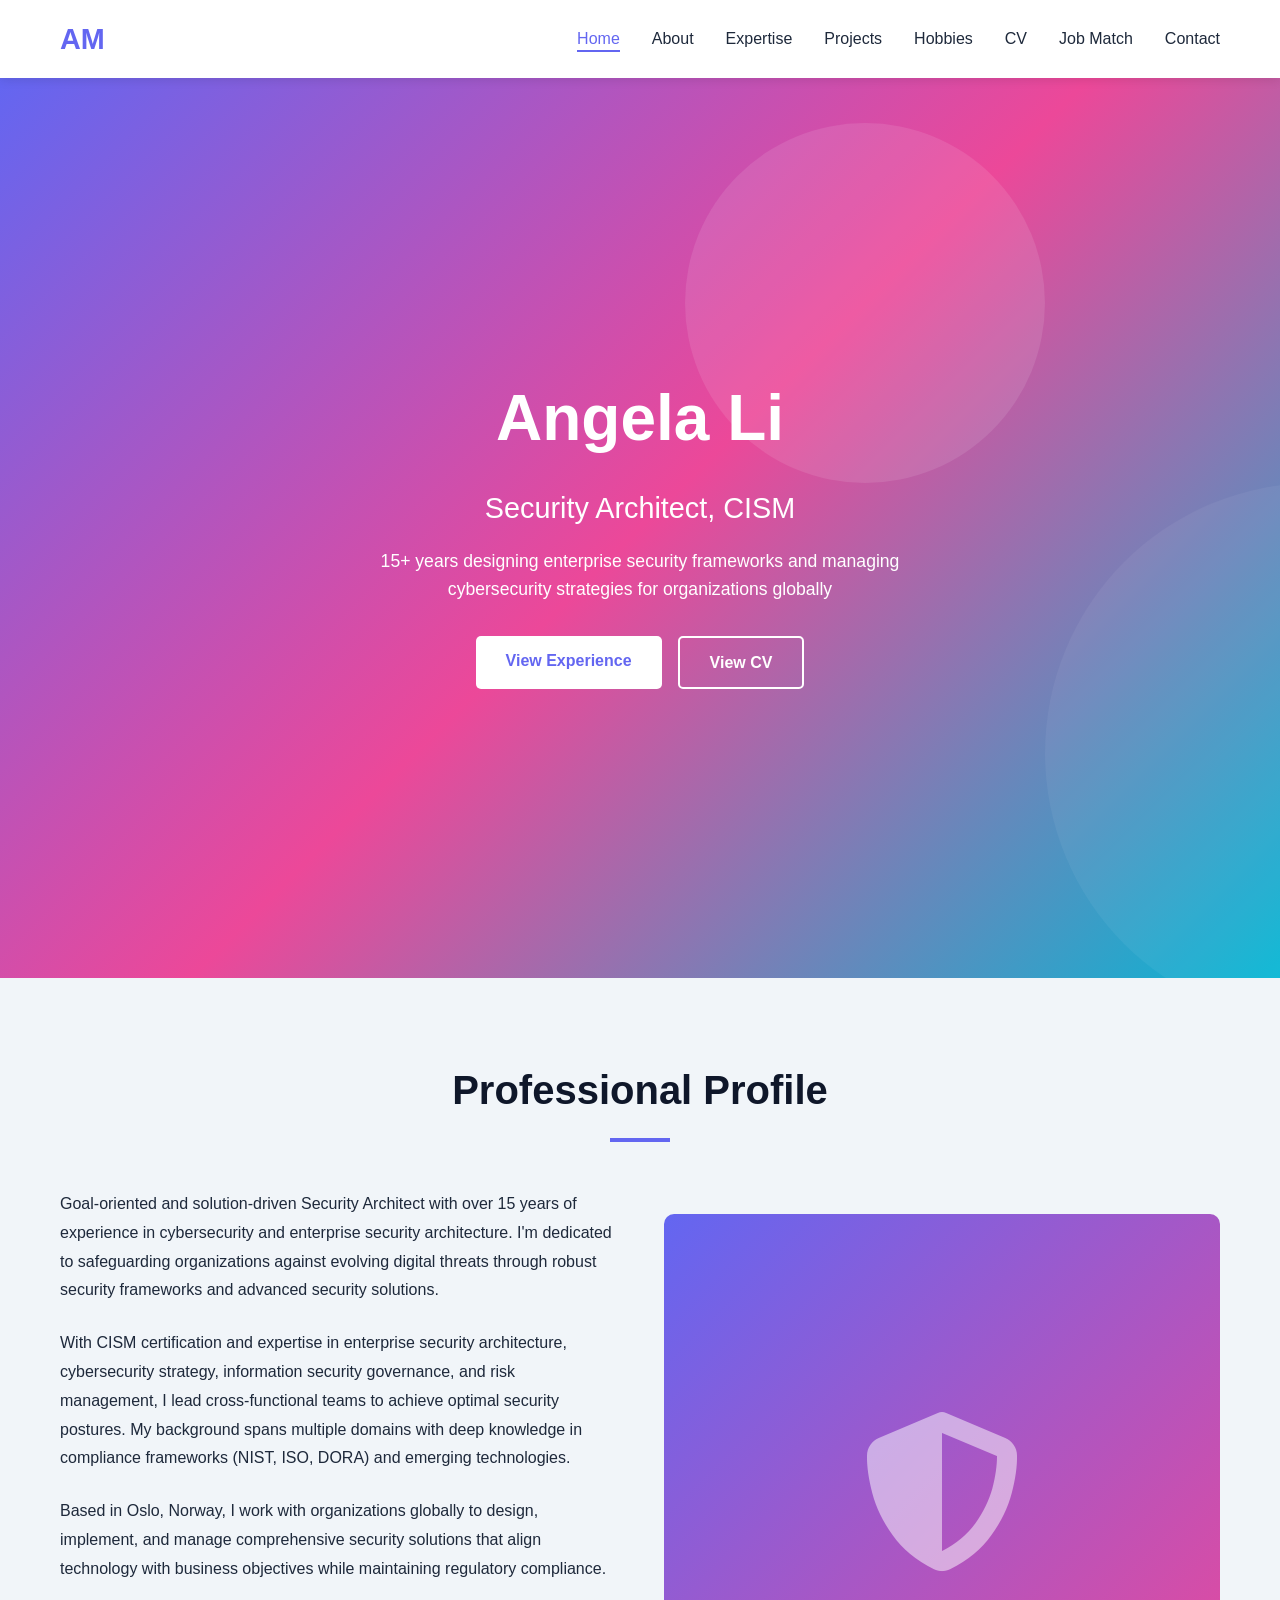
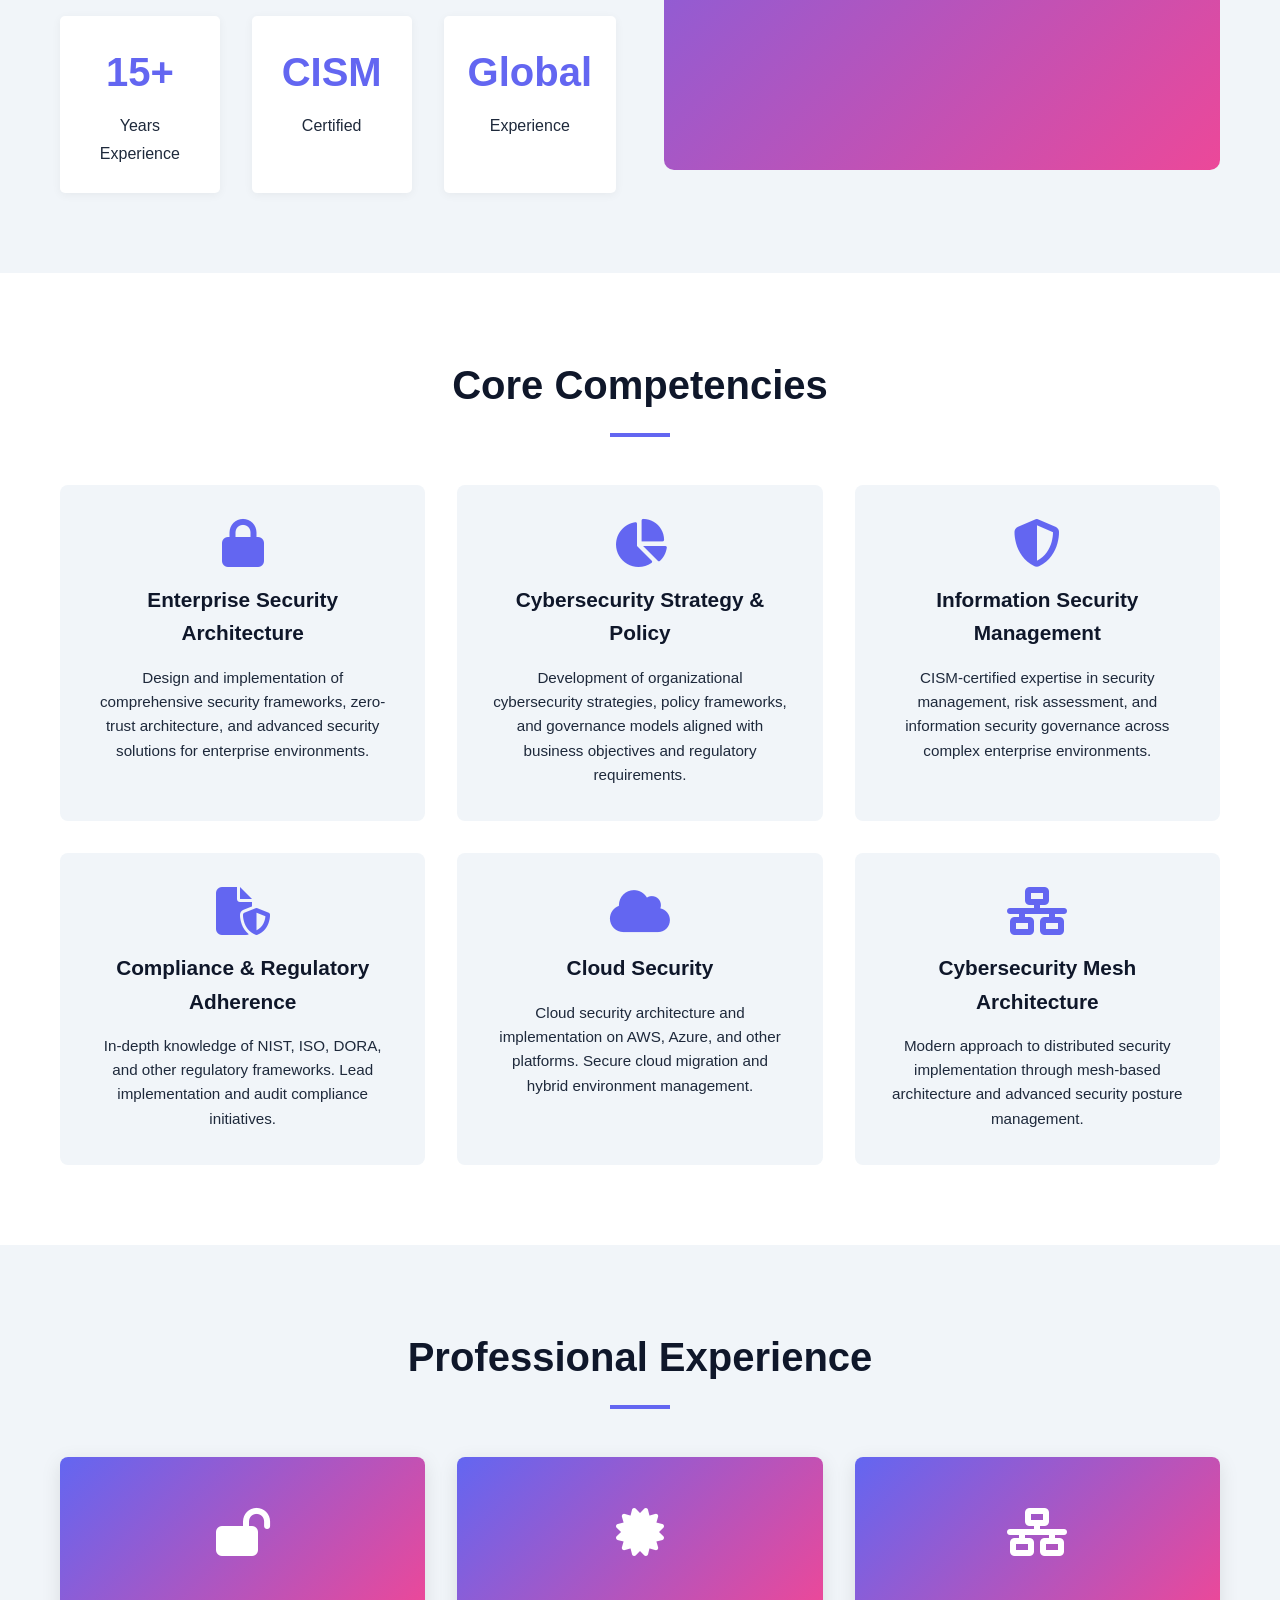
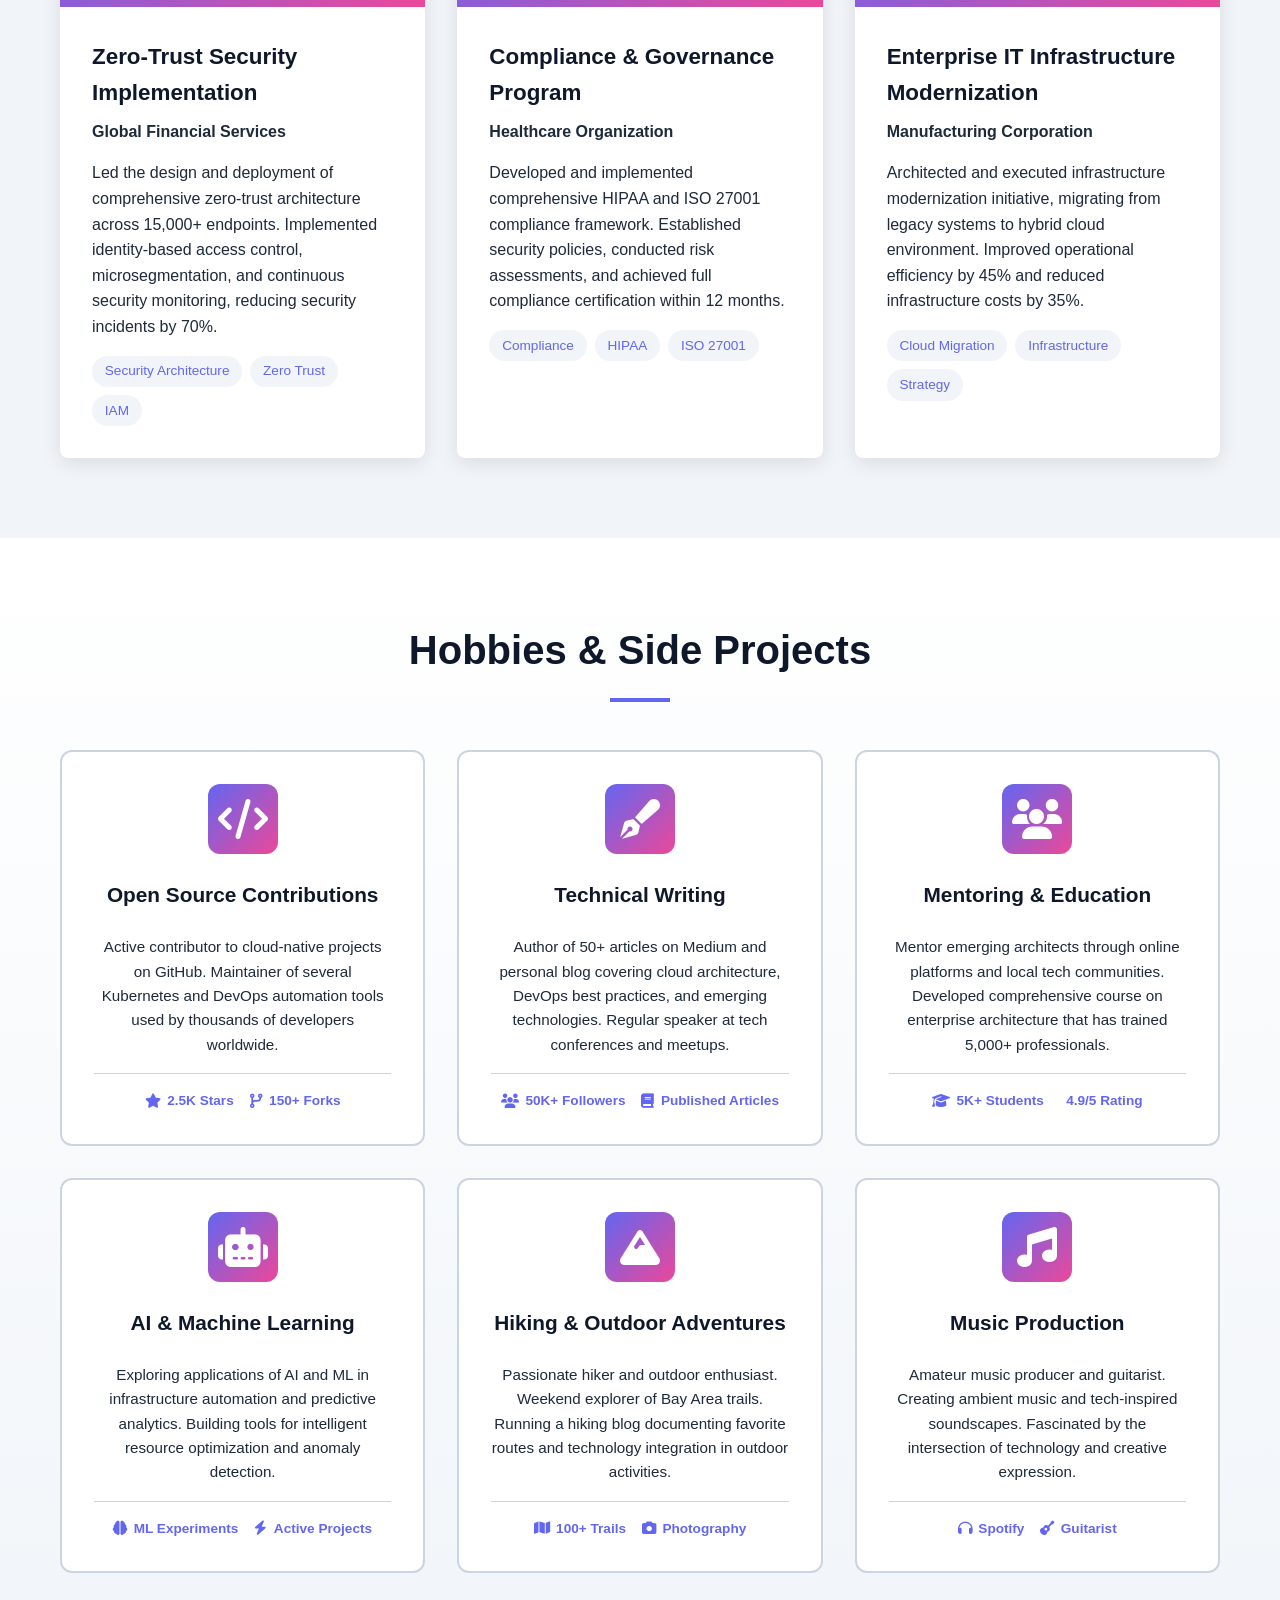
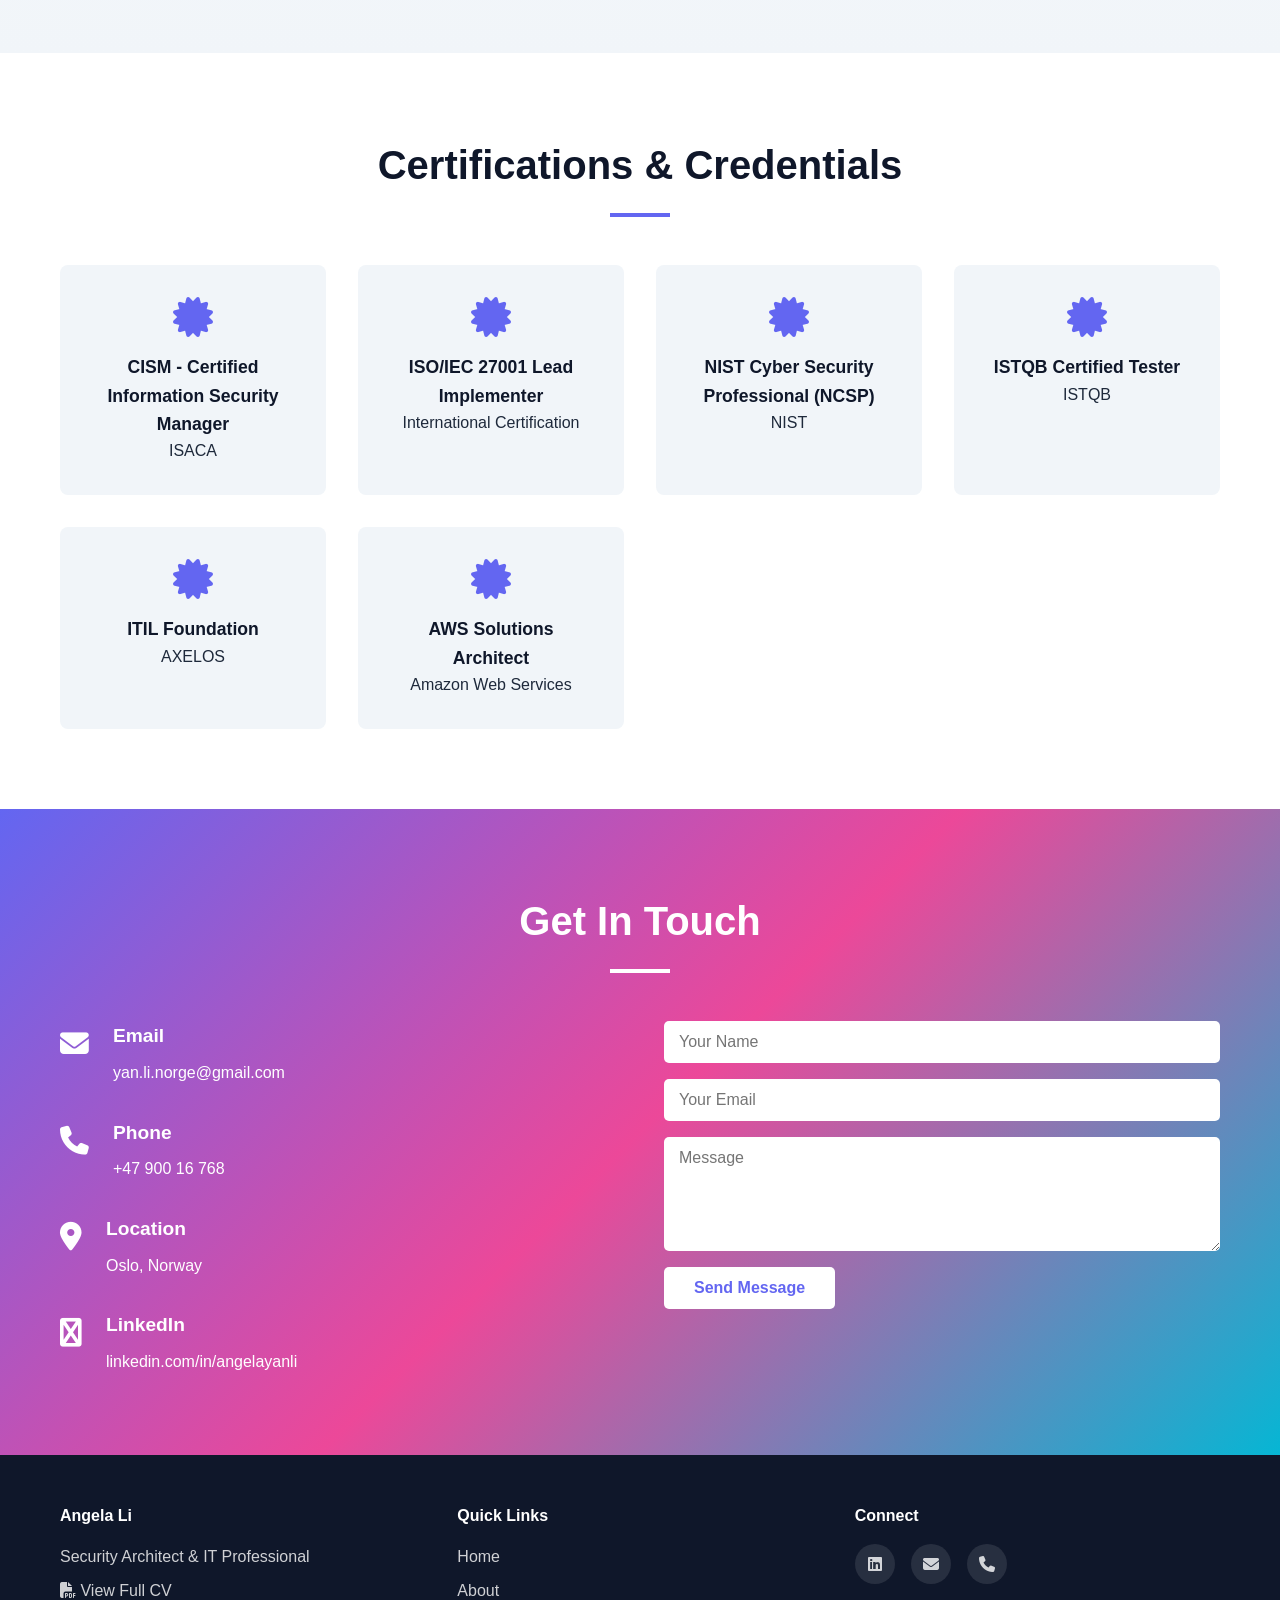
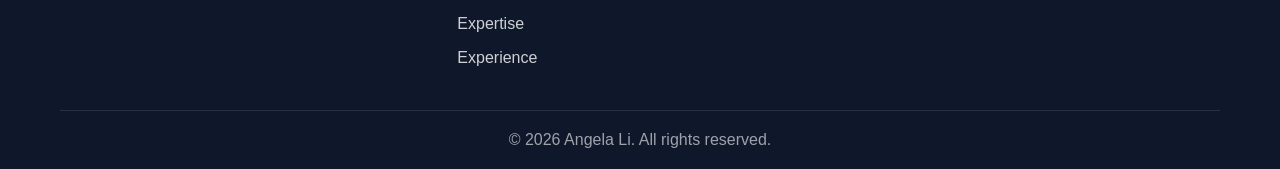
==== commit 39afc147: "Add job match page for Aker Solutions Cyber Security Architect role" ====
--- a/index.html
+++ b/index.html
@@ -21,6 +21,7 @@
                 <li><a href="#projects" class="nav-link">Projects</a></li>
                 <li><a href="#hobbies" class="nav-link">Hobbies</a></li>
                 <li><a href="cv.html" class="nav-link">CV</a></li>
+                <li><a href="job-match.html" class="nav-link">Job Match</a></li>
                 <li><a href="#contact" class="nav-link">Contact</a></li>
             </ul>
             <div class="hamburger">
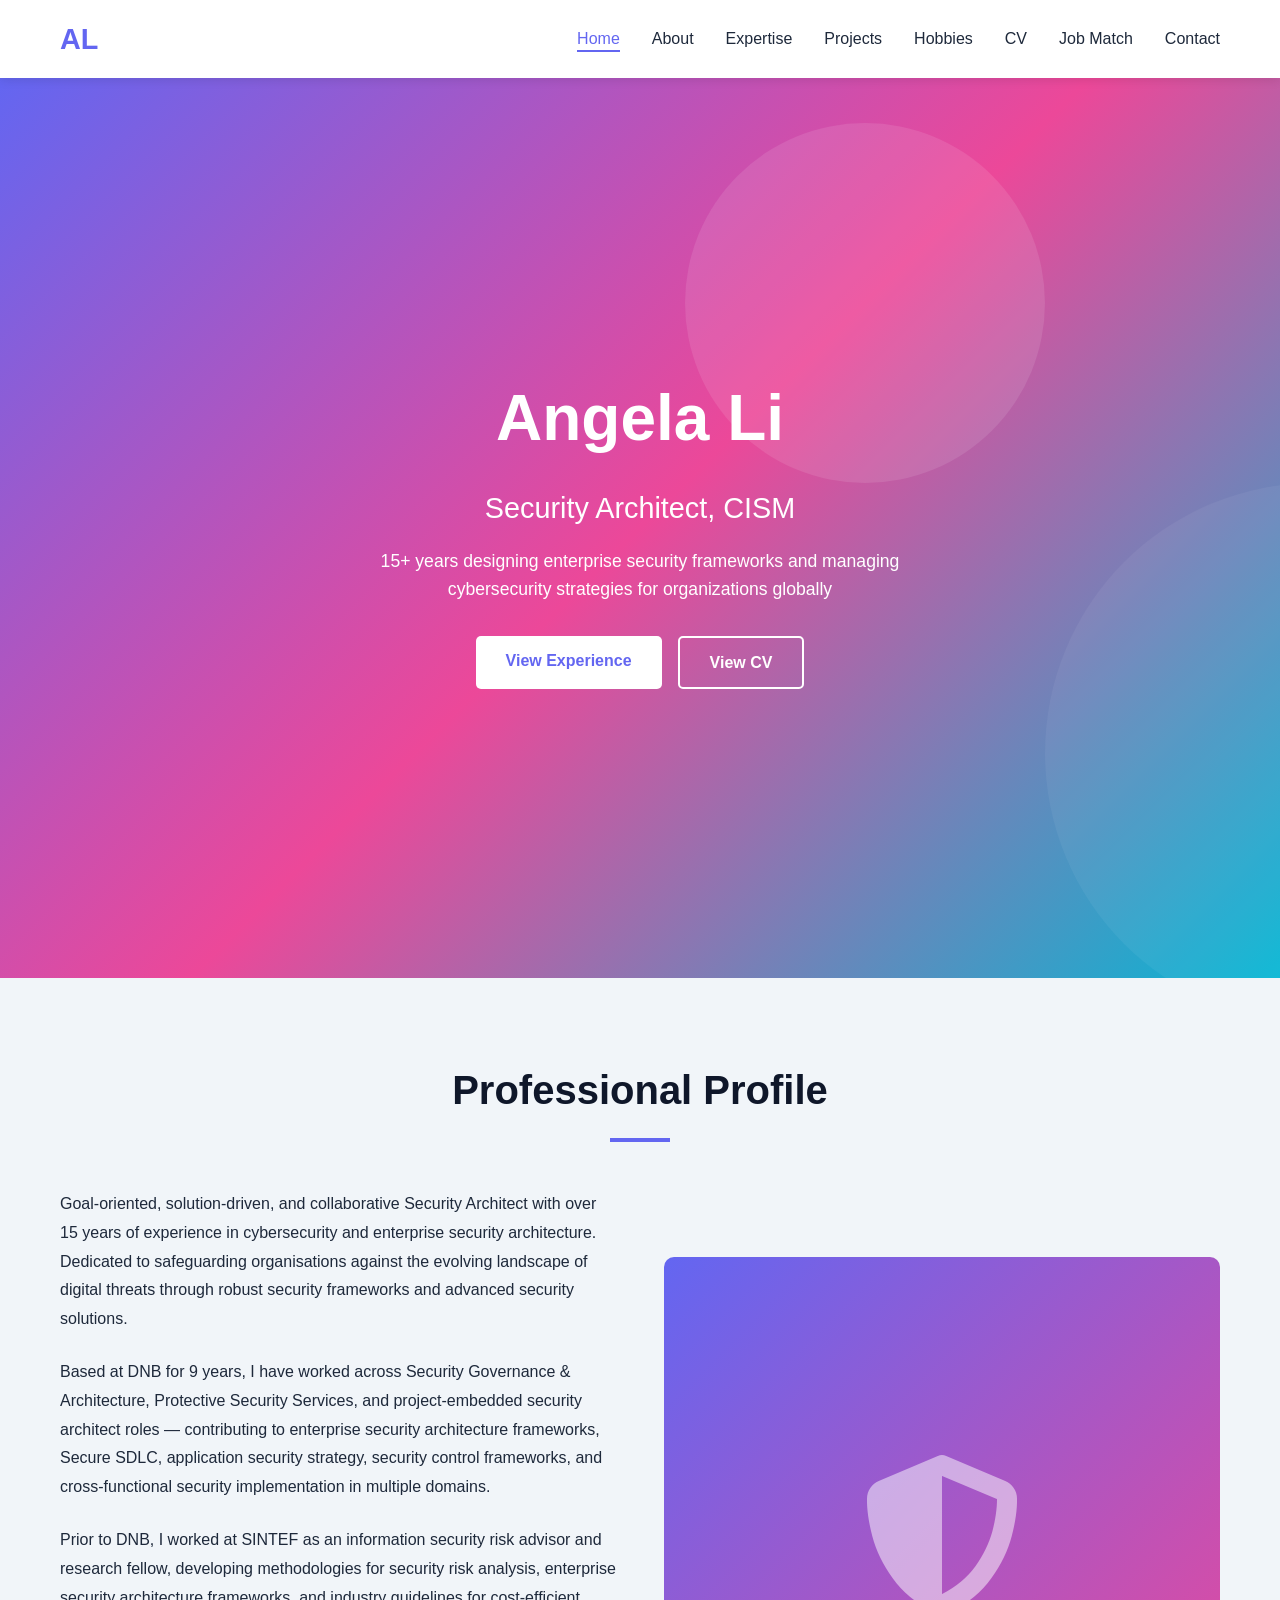
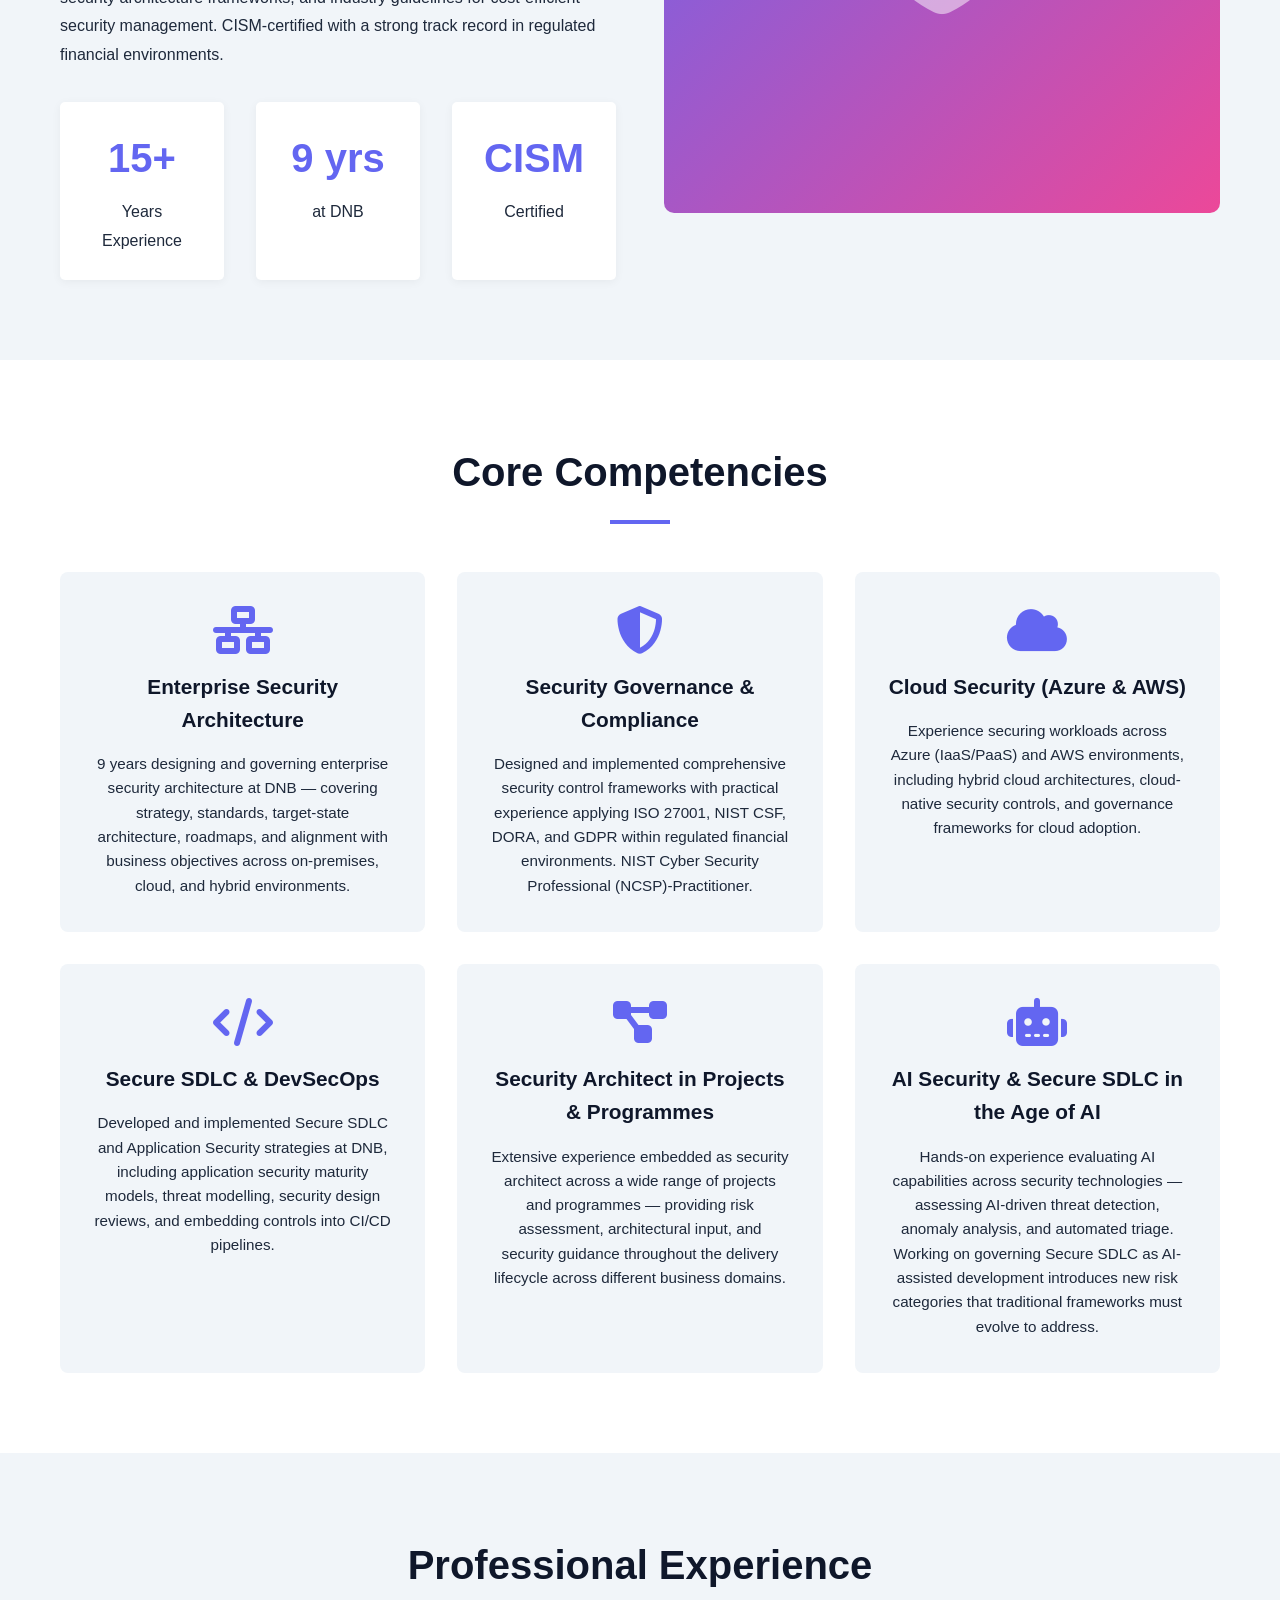
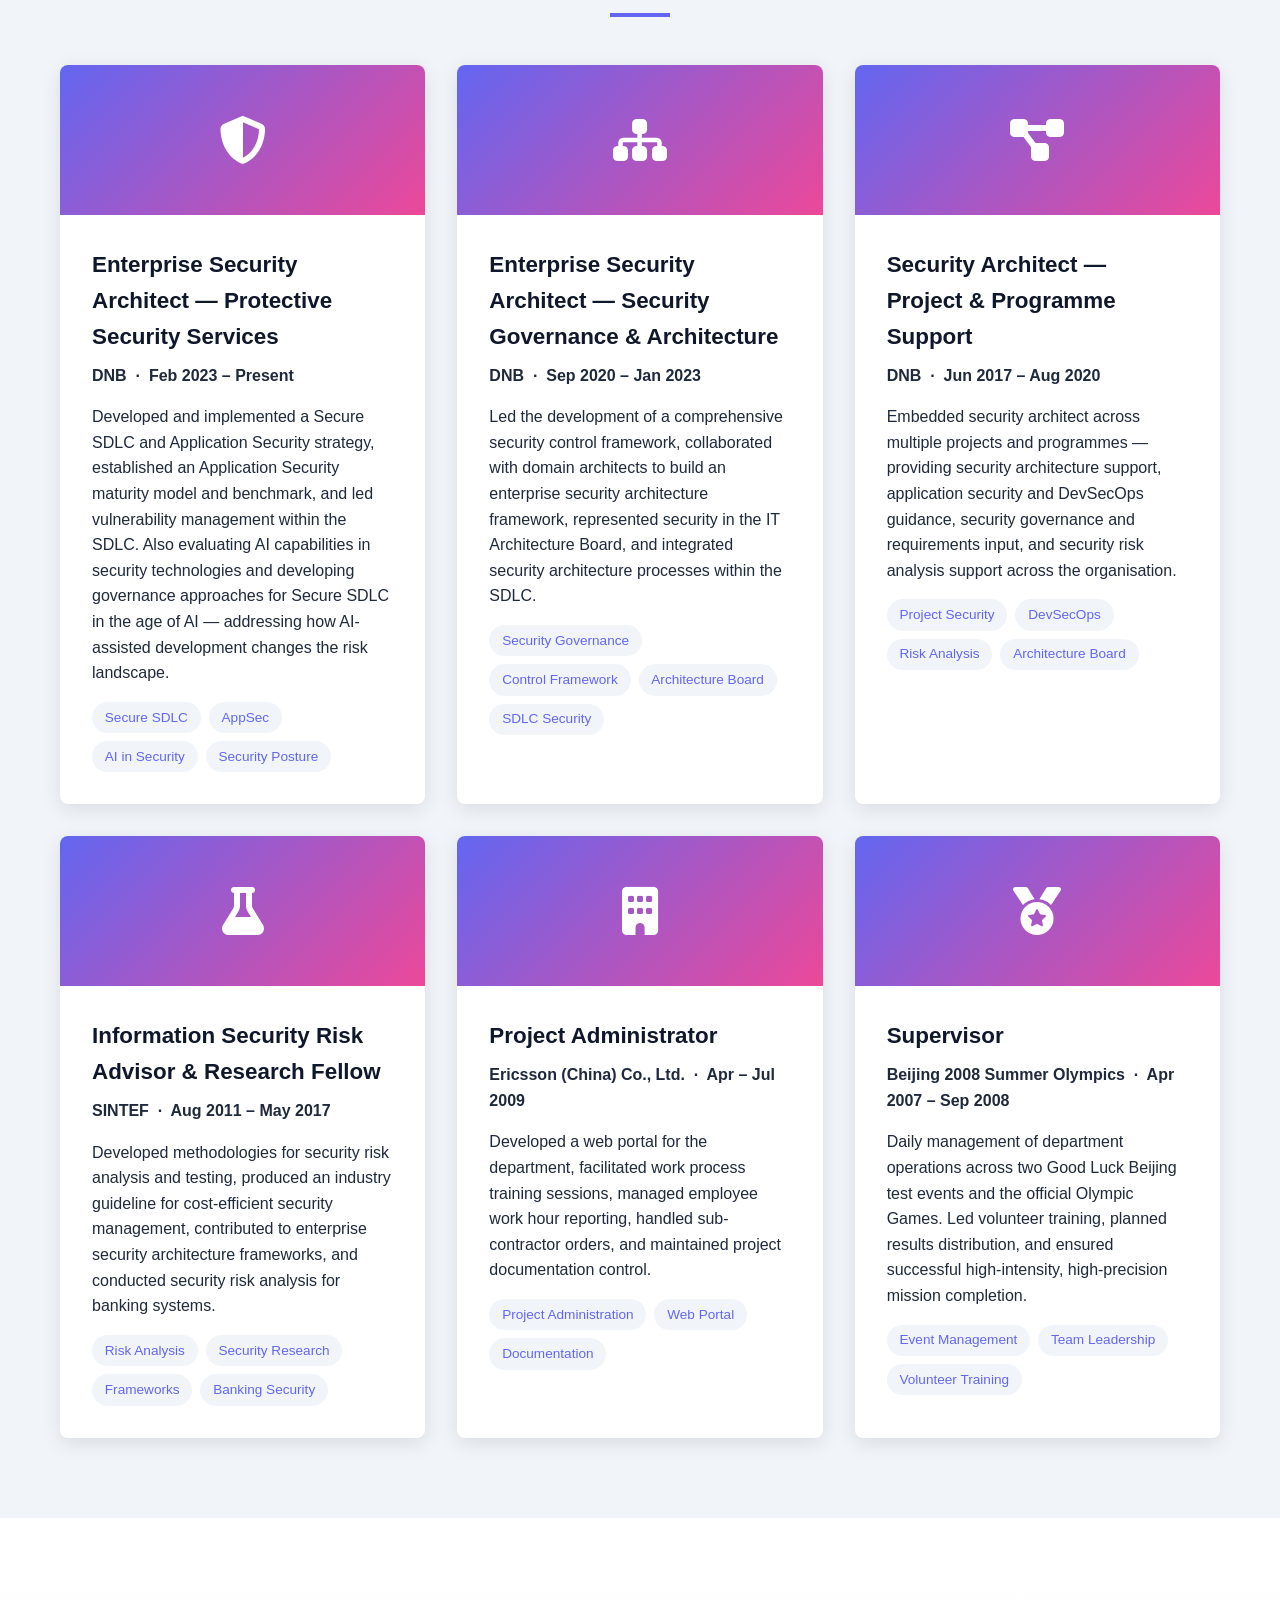
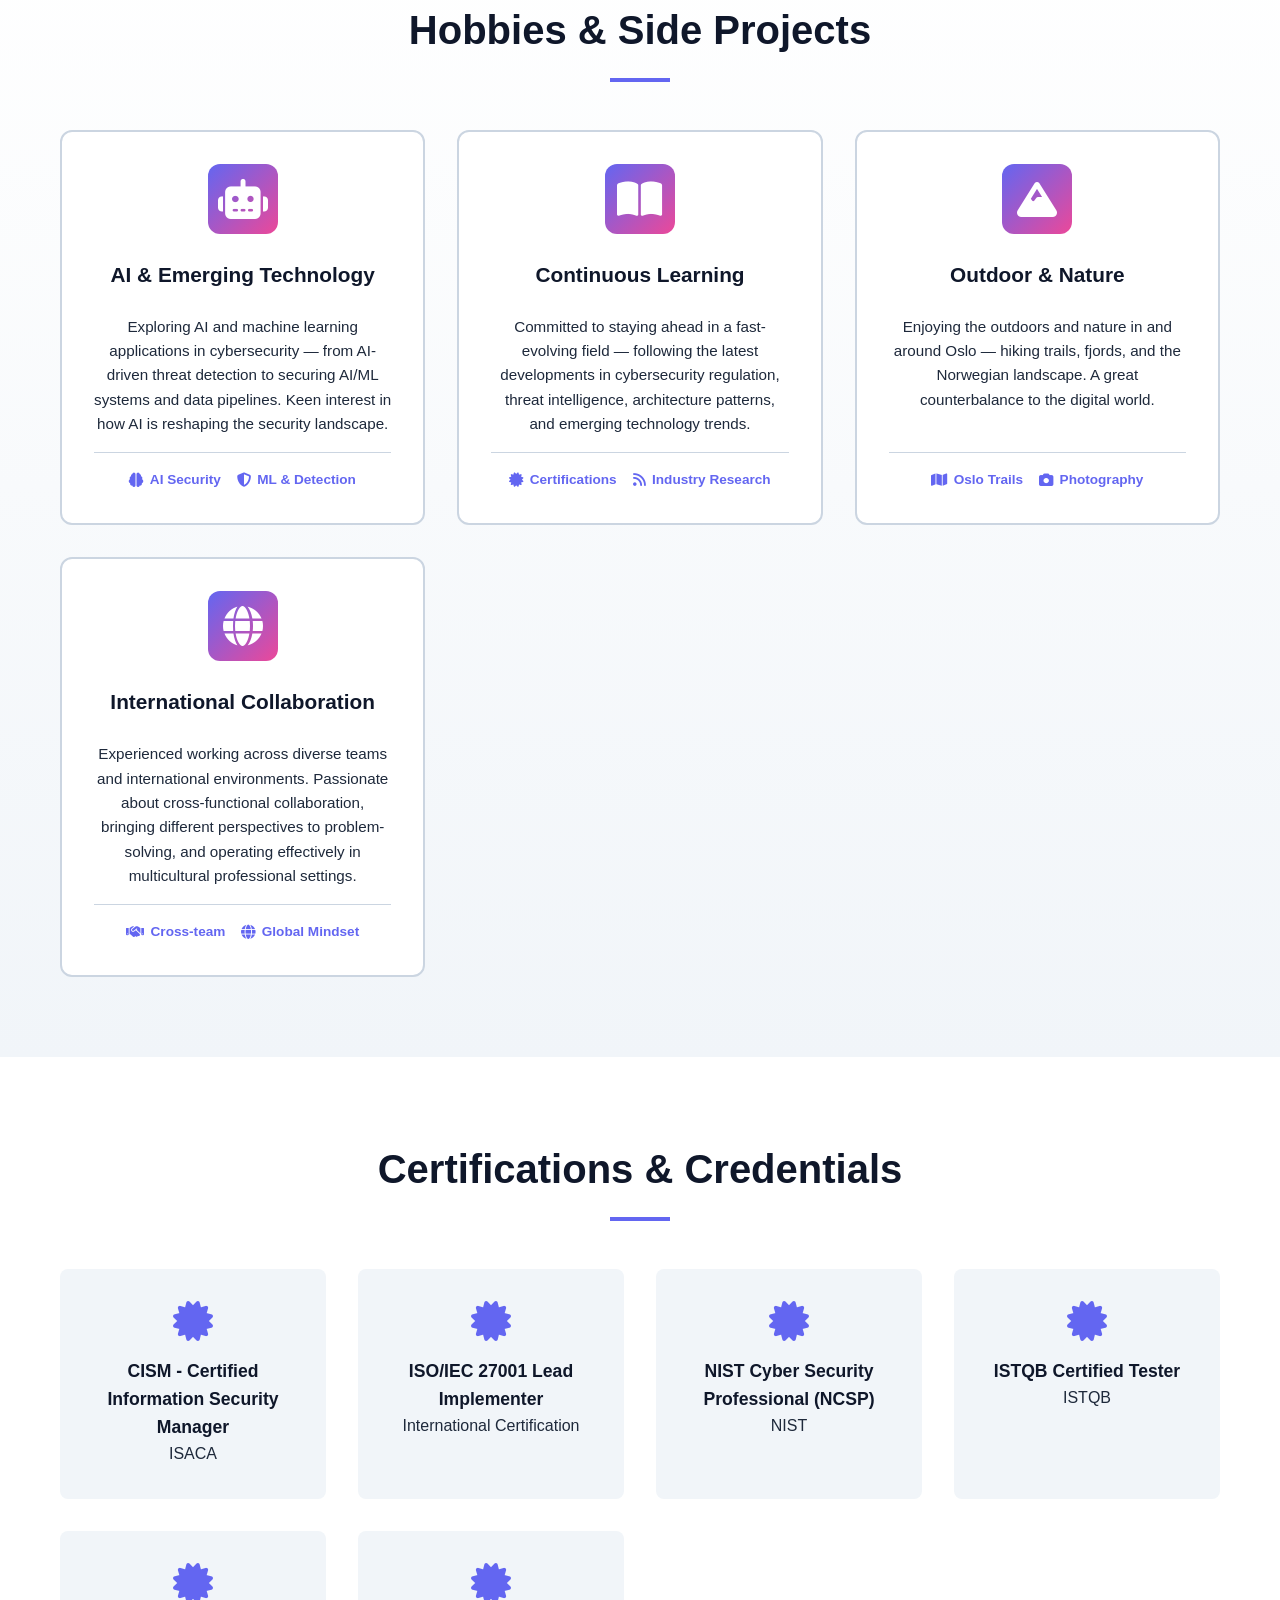
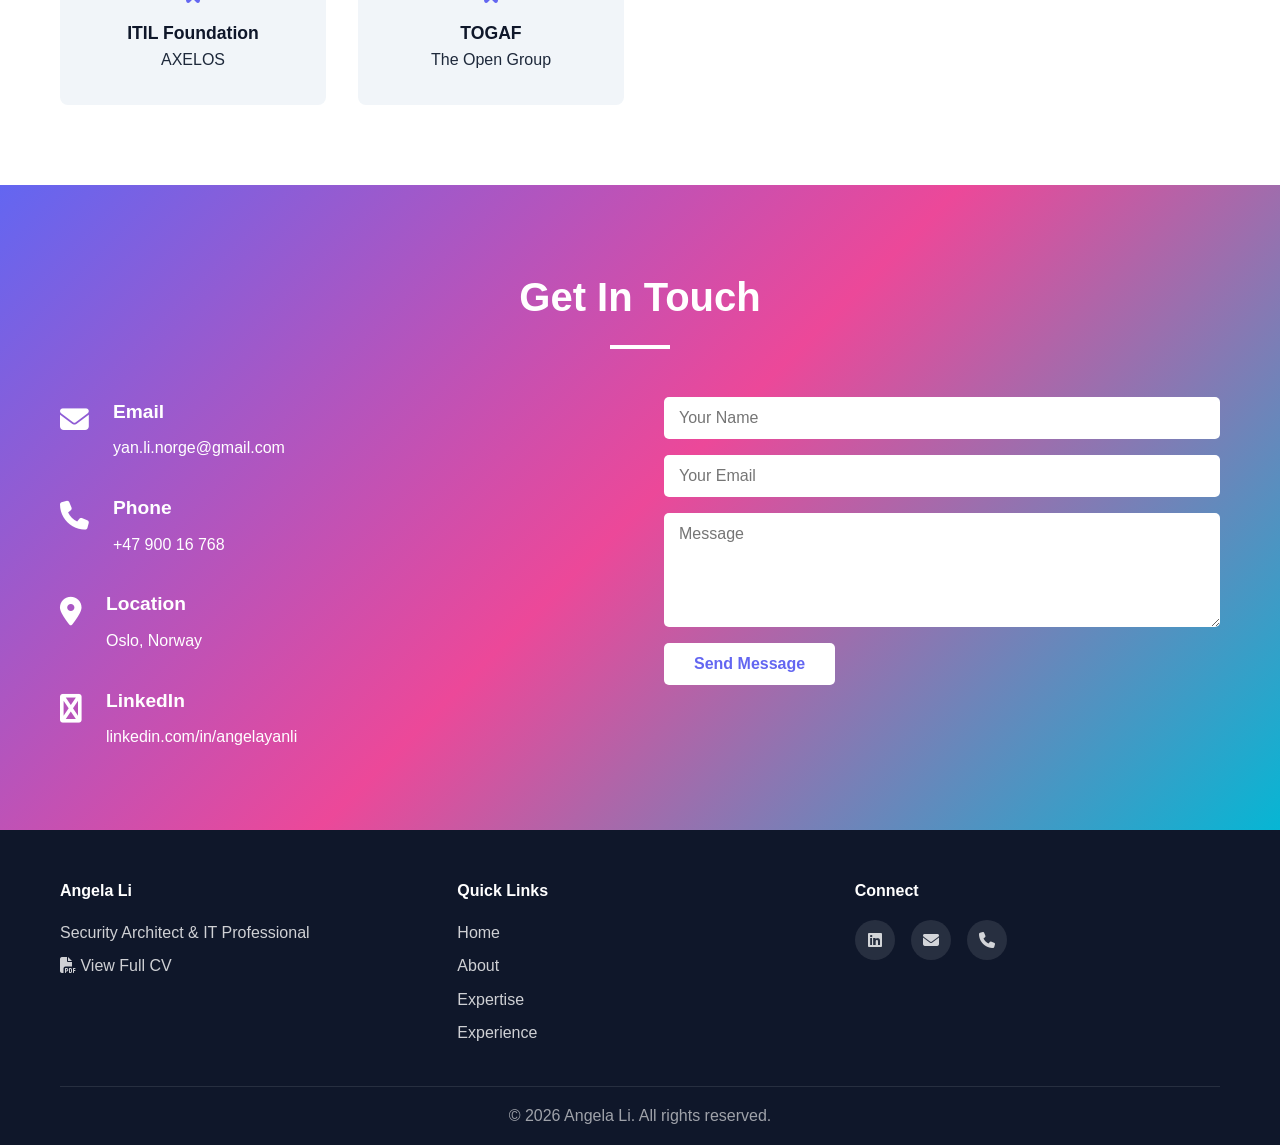
==== commit 5bdc33a0: "Add Ericsson and Beijing 2008 Olympics experience to homepage and CV page" ====
--- a/index.html
+++ b/index.html
@@ -3,7 +3,7 @@
 <head>
     <meta charset="UTF-8">
     <meta name="viewport" content="width=device-width, initial-scale=1.0">
-    <title>Alex Mitchell - IT Architect</title>
+    <title>Angela Li - Security Architect, CISM</title>
     <link rel="stylesheet" href="styles.css">
     <link rel="stylesheet" href="https://cdnjs.cloudflare.com/ajax/libs/font-awesome/6.4.0/css/all.min.css">
 </head>
@@ -12,7 +12,7 @@
     <nav class="navbar">
         <div class="container">
             <div class="logo">
-                <h1>AM</h1>
+                <h1>AL</h1>
             </div>
             <ul class="nav-menu">
                 <li><a href="#home" class="nav-link active">Home</a></li>
@@ -55,21 +55,21 @@
             </div>
             <div class="about-content">
                 <div class="about-text">
-                    <p>Goal-oriented and solution-driven Security Architect with over 15 years of experience in cybersecurity and enterprise security architecture. I'm dedicated to safeguarding organizations against evolving digital threats through robust security frameworks and advanced security solutions.</p>
-                    <p>With CISM certification and expertise in enterprise security architecture, cybersecurity strategy, information security governance, and risk management, I lead cross-functional teams to achieve optimal security postures. My background spans multiple domains with deep knowledge in compliance frameworks (NIST, ISO, DORA) and emerging technologies.</p>
-                    <p>Based in Oslo, Norway, I work with organizations globally to design, implement, and manage comprehensive security solutions that align technology with business objectives while maintaining regulatory compliance.</p>
+                    <p>Goal-oriented, solution-driven, and collaborative Security Architect with over 15 years of experience in cybersecurity and enterprise security architecture. Dedicated to safeguarding organisations against the evolving landscape of digital threats through robust security frameworks and advanced security solutions.</p>
+                    <p>Based at DNB for 9 years, I have worked across Security Governance &amp; Architecture, Protective Security Services, and project-embedded security architect roles — contributing to enterprise security architecture frameworks, Secure SDLC, application security strategy, security control frameworks, and cross-functional security implementation in multiple domains.</p>
+                    <p>Prior to DNB, I worked at SINTEF as an information security risk advisor and research fellow, developing methodologies for security risk analysis, enterprise security architecture frameworks, and industry guidelines for cost-efficient security management. CISM-certified with a strong track record in regulated financial environments.</p>
                     <div class="stats">
                         <div class="stat">
                             <h3>15+</h3>
                             <p>Years Experience</p>
                         </div>
                         <div class="stat">
+                            <h3>9 yrs</h3>
+                            <p>at DNB</p>
+                        </div>
+                        <div class="stat">
                             <h3>CISM</h3>
                             <p>Certified</p>
-                        </div>
-                        <div class="stat">
-                            <h3>Global</h3>
-                            <p>Experience</p>
                         </div>
                     </div>
                 </div>
@@ -91,34 +91,34 @@
             </div>
             <div class="expertise-grid">
                 <div class="expertise-card">
-                    <i class="fas fa-lock"></i>
+                    <i class="fas fa-network-wired"></i>
                     <h3>Enterprise Security Architecture</h3>
-                    <p>Design and implementation of comprehensive security frameworks, zero-trust architecture, and advanced security solutions for enterprise environments.</p>
-                </div>
-                <div class="expertise-card">
-                    <i class="fas fa-chart-pie"></i>
-                    <h3>Cybersecurity Strategy & Policy</h3>
-                    <p>Development of organizational cybersecurity strategies, policy frameworks, and governance models aligned with business objectives and regulatory requirements.</p>
-                </div>
-                <div class="expertise-card">
-                    <i class="fas fa-shield-alt"></i>
-                    <h3>Information Security Management</h3>
-                    <p>CISM-certified expertise in security management, risk assessment, and information security governance across complex enterprise environments.</p>
-                </div>
-                <div class="expertise-card">
-                    <i class="fas fa-file-shield"></i>
-                    <h3>Compliance & Regulatory Adherence</h3>
-                    <p>In-depth knowledge of NIST, ISO, DORA, and other regulatory frameworks. Lead implementation and audit compliance initiatives.</p>
+                    <p>9 years designing and governing enterprise security architecture at DNB — covering strategy, standards, target-state architecture, roadmaps, and alignment with business objectives across on-premises, cloud, and hybrid environments.</p>
+                </div>
+                <div class="expertise-card">
+                    <i class="fas fa-shield-halved"></i>
+                    <h3>Security Governance & Compliance</h3>
+                    <p>Designed and implemented comprehensive security control frameworks with practical experience applying ISO 27001, NIST CSF, DORA, and GDPR within regulated financial environments. NIST Cyber Security Professional (NCSP)-Practitioner.</p>
                 </div>
                 <div class="expertise-card">
                     <i class="fas fa-cloud"></i>
-                    <h3>Cloud Security</h3>
-                    <p>Cloud security architecture and implementation on AWS, Azure, and other platforms. Secure cloud migration and hybrid environment management.</p>
-                </div>
-                <div class="expertise-card">
-                    <i class="fas fa-network-wired"></i>
-                    <h3>Cybersecurity Mesh Architecture</h3>
-                    <p>Modern approach to distributed security implementation through mesh-based architecture and advanced security posture management.</p>
+                    <h3>Cloud Security (Azure & AWS)</h3>
+                    <p>Experience securing workloads across Azure (IaaS/PaaS) and AWS environments, including hybrid cloud architectures, cloud-native security controls, and governance frameworks for cloud adoption.</p>
+                </div>
+                <div class="expertise-card">
+                    <i class="fas fa-code"></i>
+                    <h3>Secure SDLC & DevSecOps</h3>
+                    <p>Developed and implemented Secure SDLC and Application Security strategies at DNB, including application security maturity models, threat modelling, security design reviews, and embedding controls into CI/CD pipelines.</p>
+                </div>
+                <div class="expertise-card">
+                    <i class="fas fa-diagram-project"></i>
+                    <h3>Security Architect in Projects & Programmes</h3>
+                    <p>Extensive experience embedded as security architect across a wide range of projects and programmes — providing risk assessment, architectural input, and security guidance throughout the delivery lifecycle across different business domains.</p>
+                </div>
+                <div class="expertise-card">
+                    <i class="fas fa-robot"></i>
+                    <h3>AI Security & Secure SDLC in the Age of AI</h3>
+                    <p>Hands-on experience evaluating AI capabilities across security technologies — assessing AI-driven threat detection, anomaly analysis, and automated triage. Working on governing Secure SDLC as AI-assisted development introduces new risk categories that traditional frameworks must evolve to address.</p>
                 </div>
             </div>
         </div>
@@ -134,48 +134,100 @@
             <div class="projects-grid">
                 <div class="project-card">
                     <div class="project-image">
-                        <i class="fas fa-lock-open"></i>
-                    </div>
-                    <div class="project-info">
-                        <h3>Zero-Trust Security Implementation</h3>
-                        <p class="client">Global Financial Services</p>
-                        <p>Led the design and deployment of comprehensive zero-trust architecture across 15,000+ endpoints. Implemented identity-based access control, microsegmentation, and continuous security monitoring, reducing security incidents by 70%.</p>
-                        <div class="project-tags">
-                            <span class="tag">Security Architecture</span>
-                            <span class="tag">Zero Trust</span>
-                            <span class="tag">IAM</span>
-                        </div>
-                    </div>
-                </div>
-
-                <div class="project-card">
-                    <div class="project-image">
-                        <i class="fas fa-certificate"></i>
-                    </div>
-                    <div class="project-info">
-                        <h3>Compliance & Governance Program</h3>
-                        <p class="client">Healthcare Organization</p>
-                        <p>Developed and implemented comprehensive HIPAA and ISO 27001 compliance framework. Established security policies, conducted risk assessments, and achieved full compliance certification within 12 months.</p>
-                        <div class="project-tags">
-                            <span class="tag">Compliance</span>
-                            <span class="tag">HIPAA</span>
-                            <span class="tag">ISO 27001</span>
-                        </div>
-                    </div>
-                </div>
-
-                <div class="project-card">
-                    <div class="project-image">
-                        <i class="fas fa-network-wired"></i>
-                    </div>
-                    <div class="project-info">
-                        <h3>Enterprise IT Infrastructure Modernization</h3>
-                        <p class="client">Manufacturing Corporation</p>
-                        <p>Architected and executed infrastructure modernization initiative, migrating from legacy systems to hybrid cloud environment. Improved operational efficiency by 45% and reduced infrastructure costs by 35%.</p>
-                        <div class="project-tags">
-                            <span class="tag">Cloud Migration</span>
-                            <span class="tag">Infrastructure</span>
-                            <span class="tag">Strategy</span>
+                        <i class="fas fa-shield-halved"></i>
+                    </div>
+                    <div class="project-info">
+                        <h3>Enterprise Security Architect — Protective Security Services</h3>
+                        <p class="client">DNB &nbsp;·&nbsp; Feb 2023 – Present</p>
+                        <p>Developed and implemented a Secure SDLC and Application Security strategy, established an Application Security maturity model and benchmark, and led vulnerability management within the SDLC. Also evaluating AI capabilities in security technologies and developing governance approaches for Secure SDLC in the age of AI — addressing how AI-assisted development changes the risk landscape.</p>
+                        <div class="project-tags">
+                            <span class="tag">Secure SDLC</span>
+                            <span class="tag">AppSec</span>
+                            <span class="tag">AI in Security</span>
+                            <span class="tag">Security Posture</span>
+                        </div>
+                    </div>
+                </div>
+
+                <div class="project-card">
+                    <div class="project-image">
+                        <i class="fas fa-sitemap"></i>
+                    </div>
+                    <div class="project-info">
+                        <h3>Enterprise Security Architect — Security Governance & Architecture</h3>
+                        <p class="client">DNB &nbsp;·&nbsp; Sep 2020 – Jan 2023</p>
+                        <p>Led the development of a comprehensive security control framework, collaborated with domain architects to build an enterprise security architecture framework, represented security in the IT Architecture Board, and integrated security architecture processes within the SDLC.</p>
+                        <div class="project-tags">
+                            <span class="tag">Security Governance</span>
+                            <span class="tag">Control Framework</span>
+                            <span class="tag">Architecture Board</span>
+                            <span class="tag">SDLC Security</span>
+                        </div>
+                    </div>
+                </div>
+
+                <div class="project-card">
+                    <div class="project-image">
+                        <i class="fas fa-diagram-project"></i>
+                    </div>
+                    <div class="project-info">
+                        <h3>Security Architect — Project & Programme Support</h3>
+                        <p class="client">DNB &nbsp;·&nbsp; Jun 2017 – Aug 2020</p>
+                        <p>Embedded security architect across multiple projects and programmes — providing security architecture support, application security and DevSecOps guidance, security governance and requirements input, and security risk analysis support across the organisation.</p>
+                        <div class="project-tags">
+                            <span class="tag">Project Security</span>
+                            <span class="tag">DevSecOps</span>
+                            <span class="tag">Risk Analysis</span>
+                            <span class="tag">Architecture Board</span>
+                        </div>
+                    </div>
+                </div>
+
+                <div class="project-card">
+                    <div class="project-image">
+                        <i class="fas fa-flask"></i>
+                    </div>
+                    <div class="project-info">
+                        <h3>Information Security Risk Advisor &amp; Research Fellow</h3>
+                        <p class="client">SINTEF &nbsp;·&nbsp; Aug 2011 – May 2017</p>
+                        <p>Developed methodologies for security risk analysis and testing, produced an industry guideline for cost-efficient security management, contributed to enterprise security architecture frameworks, and conducted security risk analysis for banking systems.</p>
+                        <div class="project-tags">
+                            <span class="tag">Risk Analysis</span>
+                            <span class="tag">Security Research</span>
+                            <span class="tag">Frameworks</span>
+                            <span class="tag">Banking Security</span>
+                        </div>
+                    </div>
+                </div>
+
+                <div class="project-card">
+                    <div class="project-image">
+                        <i class="fas fa-building"></i>
+                    </div>
+                    <div class="project-info">
+                        <h3>Project Administrator</h3>
+                        <p class="client">Ericsson (China) Co., Ltd. &nbsp;·&nbsp; Apr – Jul 2009</p>
+                        <p>Developed a web portal for the department, facilitated work process training sessions, managed employee work hour reporting, handled sub-contractor orders, and maintained project documentation control.</p>
+                        <div class="project-tags">
+                            <span class="tag">Project Administration</span>
+                            <span class="tag">Web Portal</span>
+                            <span class="tag">Documentation</span>
+                        </div>
+                    </div>
+                </div>
+
+                <div class="project-card">
+                    <div class="project-image">
+                        <i class="fas fa-medal"></i>
+                    </div>
+                    <div class="project-info">
+                        <h3>Supervisor</h3>
+                        <p class="client">Beijing 2008 Summer Olympics &nbsp;·&nbsp; Apr 2007 – Sep 2008</p>
+                        <p>Daily management of department operations across two Good Luck Beijing test events and the official Olympic Games. Led volunteer training, planned results distribution, and ensured successful high-intensity, high-precision mission completion.</p>
+                        <div class="project-tags">
+                            <span class="tag">Event Management</span>
+                            <span class="tag">Team Leadership</span>
+                            <span class="tag">Volunteer Training</span>
                         </div>
                     </div>
                 </div>
@@ -193,49 +245,25 @@
             <div class="hobbies-grid">
                 <div class="hobby-card">
                     <div class="hobby-icon">
-                        <i class="fas fa-code"></i>
-                    </div>
-                    <h3>Open Source Contributions</h3>
-                    <p>Active contributor to cloud-native projects on GitHub. Maintainer of several Kubernetes and DevOps automation tools used by thousands of developers worldwide.</p>
+                        <i class="fas fa-robot"></i>
+                    </div>
+                    <h3>AI & Emerging Technology</h3>
+                    <p>Exploring AI and machine learning applications in cybersecurity — from AI-driven threat detection to securing AI/ML systems and data pipelines. Keen interest in how AI is reshaping the security landscape.</p>
                     <div class="hobby-meta">
-                        <span class="meta-item"><i class="fas fa-star"></i> 2.5K Stars</span>
-                        <span class="meta-item"><i class="fas fa-code-branch"></i> 150+ Forks</span>
+                        <span class="meta-item"><i class="fas fa-brain"></i> AI Security</span>
+                        <span class="meta-item"><i class="fas fa-shield-alt"></i> ML & Detection</span>
                     </div>
                 </div>
 
                 <div class="hobby-card">
                     <div class="hobby-icon">
-                        <i class="fas fa-pen-fancy"></i>
-                    </div>
-                    <h3>Technical Writing</h3>
-                    <p>Author of 50+ articles on Medium and personal blog covering cloud architecture, DevOps best practices, and emerging technologies. Regular speaker at tech conferences and meetups.</p>
+                        <i class="fas fa-book-open"></i>
+                    </div>
+                    <h3>Continuous Learning</h3>
+                    <p>Committed to staying ahead in a fast-evolving field — following the latest developments in cybersecurity regulation, threat intelligence, architecture patterns, and emerging technology trends.</p>
                     <div class="hobby-meta">
-                        <span class="meta-item"><i class="fas fa-users"></i> 50K+ Followers</span>
-                        <span class="meta-item"><i class="fas fa-book"></i> Published Articles</span>
-                    </div>
-                </div>
-
-                <div class="hobby-card">
-                    <div class="hobby-icon">
-                        <i class="fas fa-users"></i>
-                    </div>
-                    <h3>Mentoring & Education</h3>
-                    <p>Mentor emerging architects through online platforms and local tech communities. Developed comprehensive course on enterprise architecture that has trained 5,000+ professionals.</p>
-                    <div class="hobby-meta">
-                        <span class="meta-item"><i class="fas fa-graduation-cap"></i> 5K+ Students</span>
-                        <span class="meta-item"><i class="fas fa-rating"></i> 4.9/5 Rating</span>
-                    </div>
-                </div>
-
-                <div class="hobby-card">
-                    <div class="hobby-icon">
-                        <i class="fas fa-robot"></i>
-                    </div>
-                    <h3>AI & Machine Learning</h3>
-                    <p>Exploring applications of AI and ML in infrastructure automation and predictive analytics. Building tools for intelligent resource optimization and anomaly detection.</p>
-                    <div class="hobby-meta">
-                        <span class="meta-item"><i class="fas fa-brain"></i> ML Experiments</span>
-                        <span class="meta-item"><i class="fas fa-zap"></i> Active Projects</span>
+                        <span class="meta-item"><i class="fas fa-certificate"></i> Certifications</span>
+                        <span class="meta-item"><i class="fas fa-rss"></i> Industry Research</span>
                     </div>
                 </div>
 
@@ -243,23 +271,23 @@
                     <div class="hobby-icon">
                         <i class="fas fa-mountain"></i>
                     </div>
-                    <h3>Hiking & Outdoor Adventures</h3>
-                    <p>Passionate hiker and outdoor enthusiast. Weekend explorer of Bay Area trails. Running a hiking blog documenting favorite routes and technology integration in outdoor activities.</p>
+                    <h3>Outdoor & Nature</h3>
+                    <p>Enjoying the outdoors and nature in and around Oslo — hiking trails, fjords, and the Norwegian landscape. A great counterbalance to the digital world.</p>
                     <div class="hobby-meta">
-                        <span class="meta-item"><i class="fas fa-map"></i> 100+ Trails</span>
+                        <span class="meta-item"><i class="fas fa-map"></i> Oslo Trails</span>
                         <span class="meta-item"><i class="fas fa-camera"></i> Photography</span>
                     </div>
                 </div>
 
                 <div class="hobby-card">
                     <div class="hobby-icon">
-                        <i class="fas fa-music"></i>
-                    </div>
-                    <h3>Music Production</h3>
-                    <p>Amateur music producer and guitarist. Creating ambient music and tech-inspired soundscapes. Fascinated by the intersection of technology and creative expression.</p>
+                        <i class="fas fa-globe"></i>
+                    </div>
+                    <h3>International Collaboration</h3>
+                    <p>Experienced working across diverse teams and international environments. Passionate about cross-functional collaboration, bringing different perspectives to problem-solving, and operating effectively in multicultural professional settings.</p>
                     <div class="hobby-meta">
-                        <span class="meta-item"><i class="fas fa-headphones"></i> Spotify</span>
-                        <span class="meta-item"><i class="fas fa-guitar"></i> Guitarist</span>
+                        <span class="meta-item"><i class="fas fa-handshake"></i> Cross-team</span>
+                        <span class="meta-item"><i class="fas fa-globe"></i> Global Mindset</span>
                     </div>
                 </div>
             </div>
@@ -301,8 +329,8 @@
                 </div>
                 <div class="cert-item">
                     <i class="fas fa-certificate"></i>
-                    <h4>AWS Solutions Architect</h4>
-                    <p class="cert-issuer">Amazon Web Services</p>
+                    <h4>TOGAF</h4>
+                    <p class="cert-issuer">The Open Group</p>
                 </div>
             </div>
         </div>
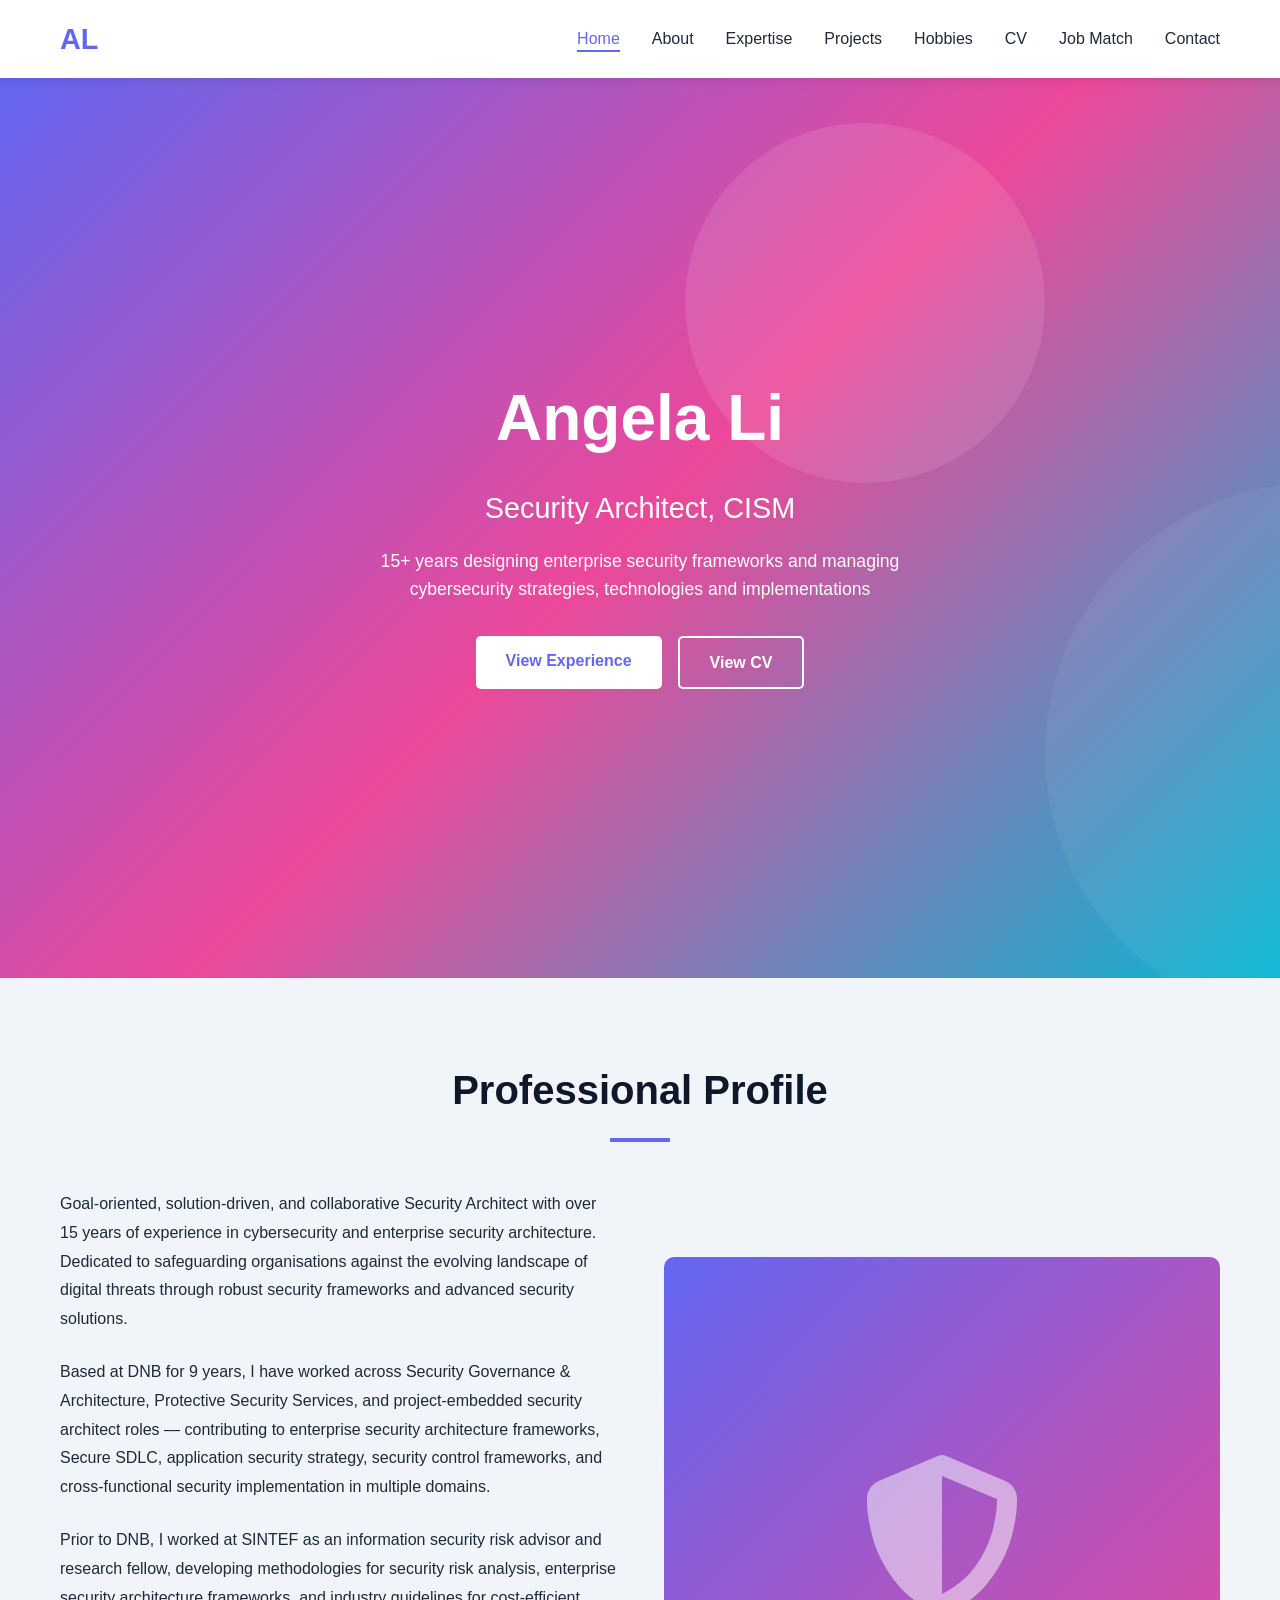
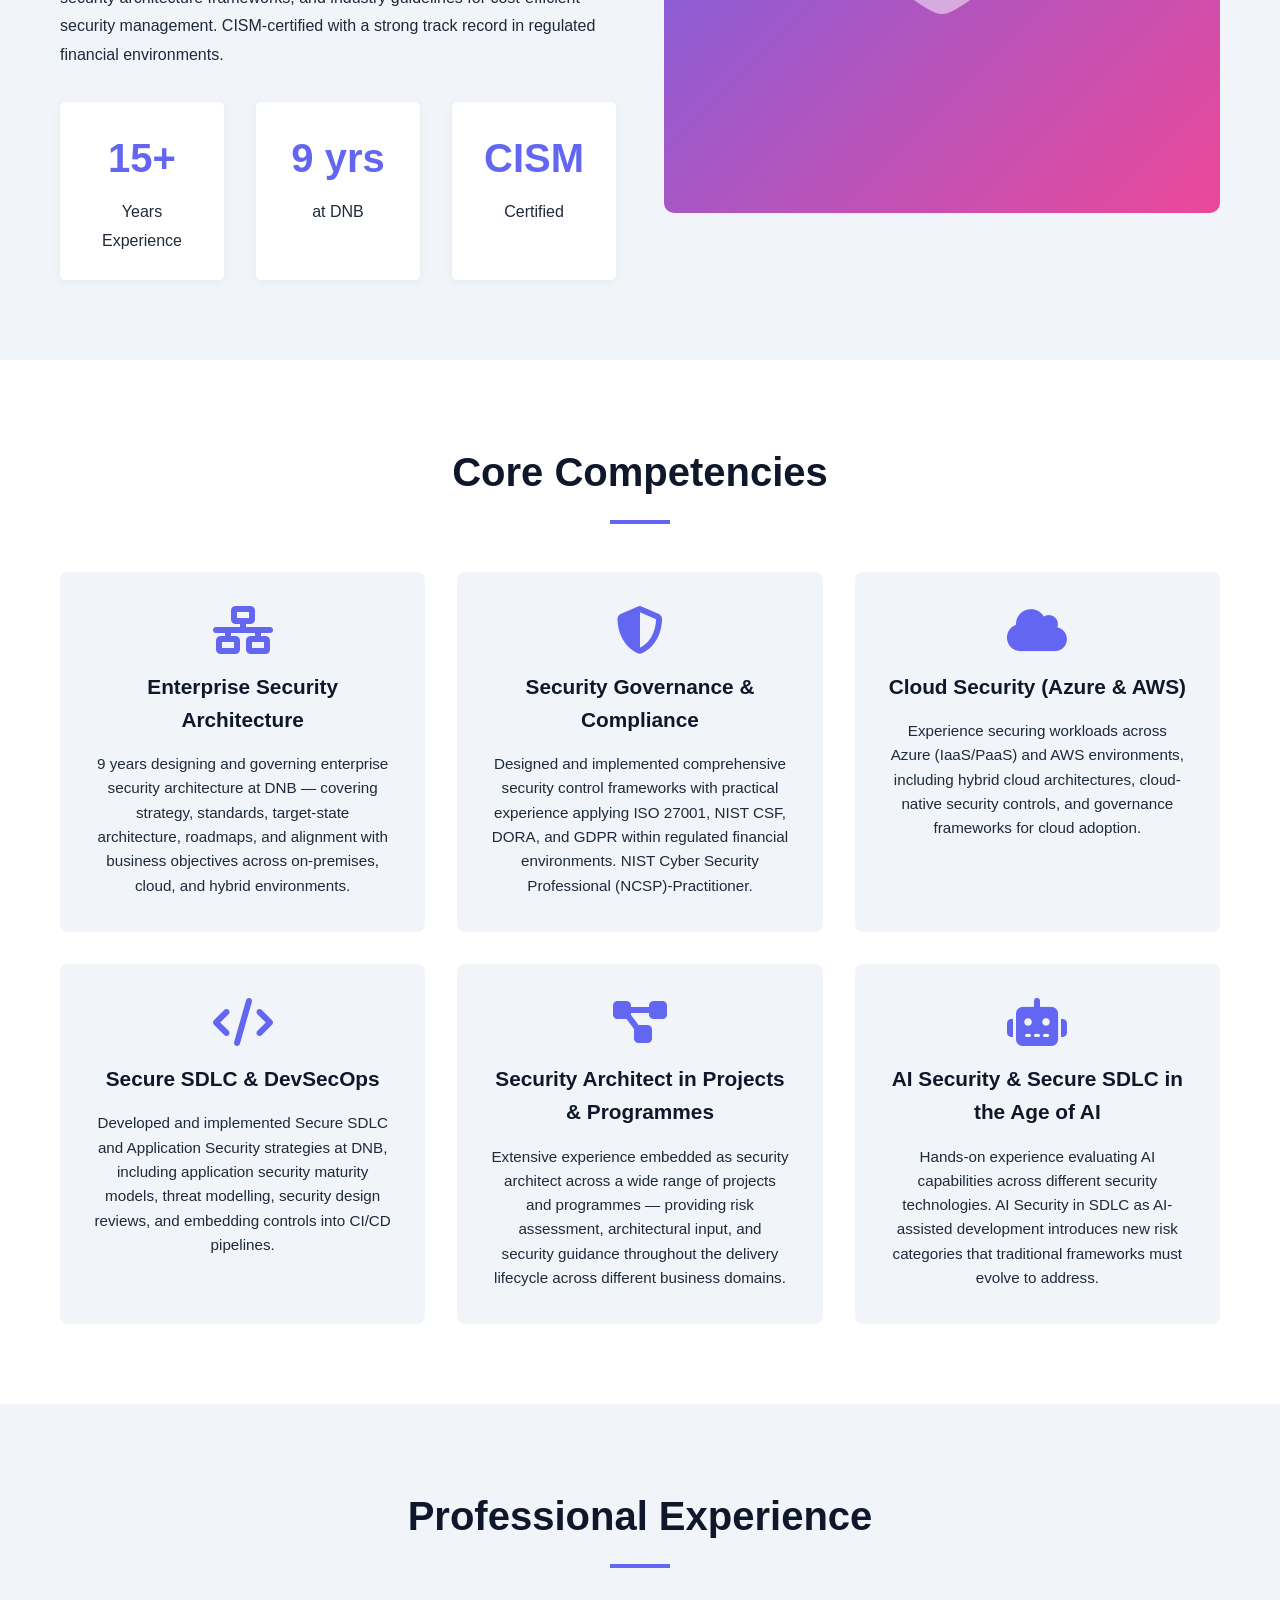
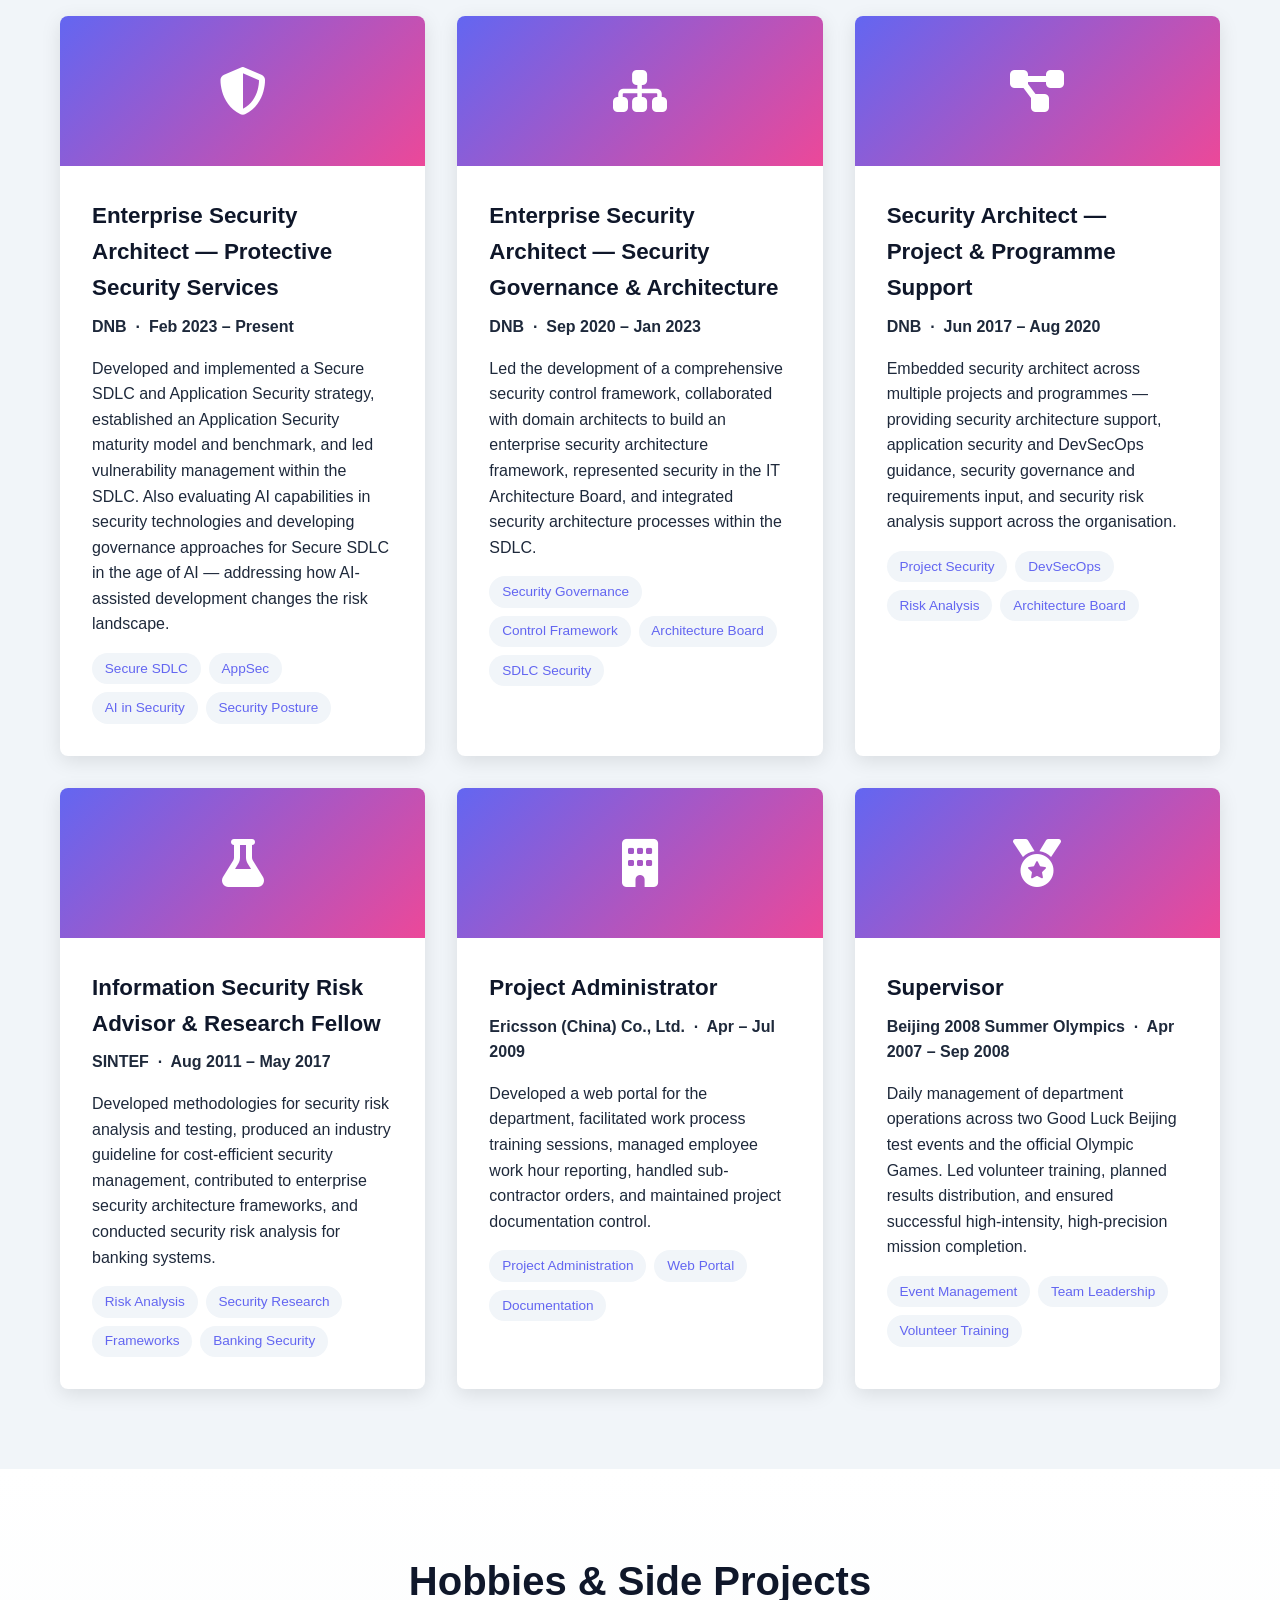
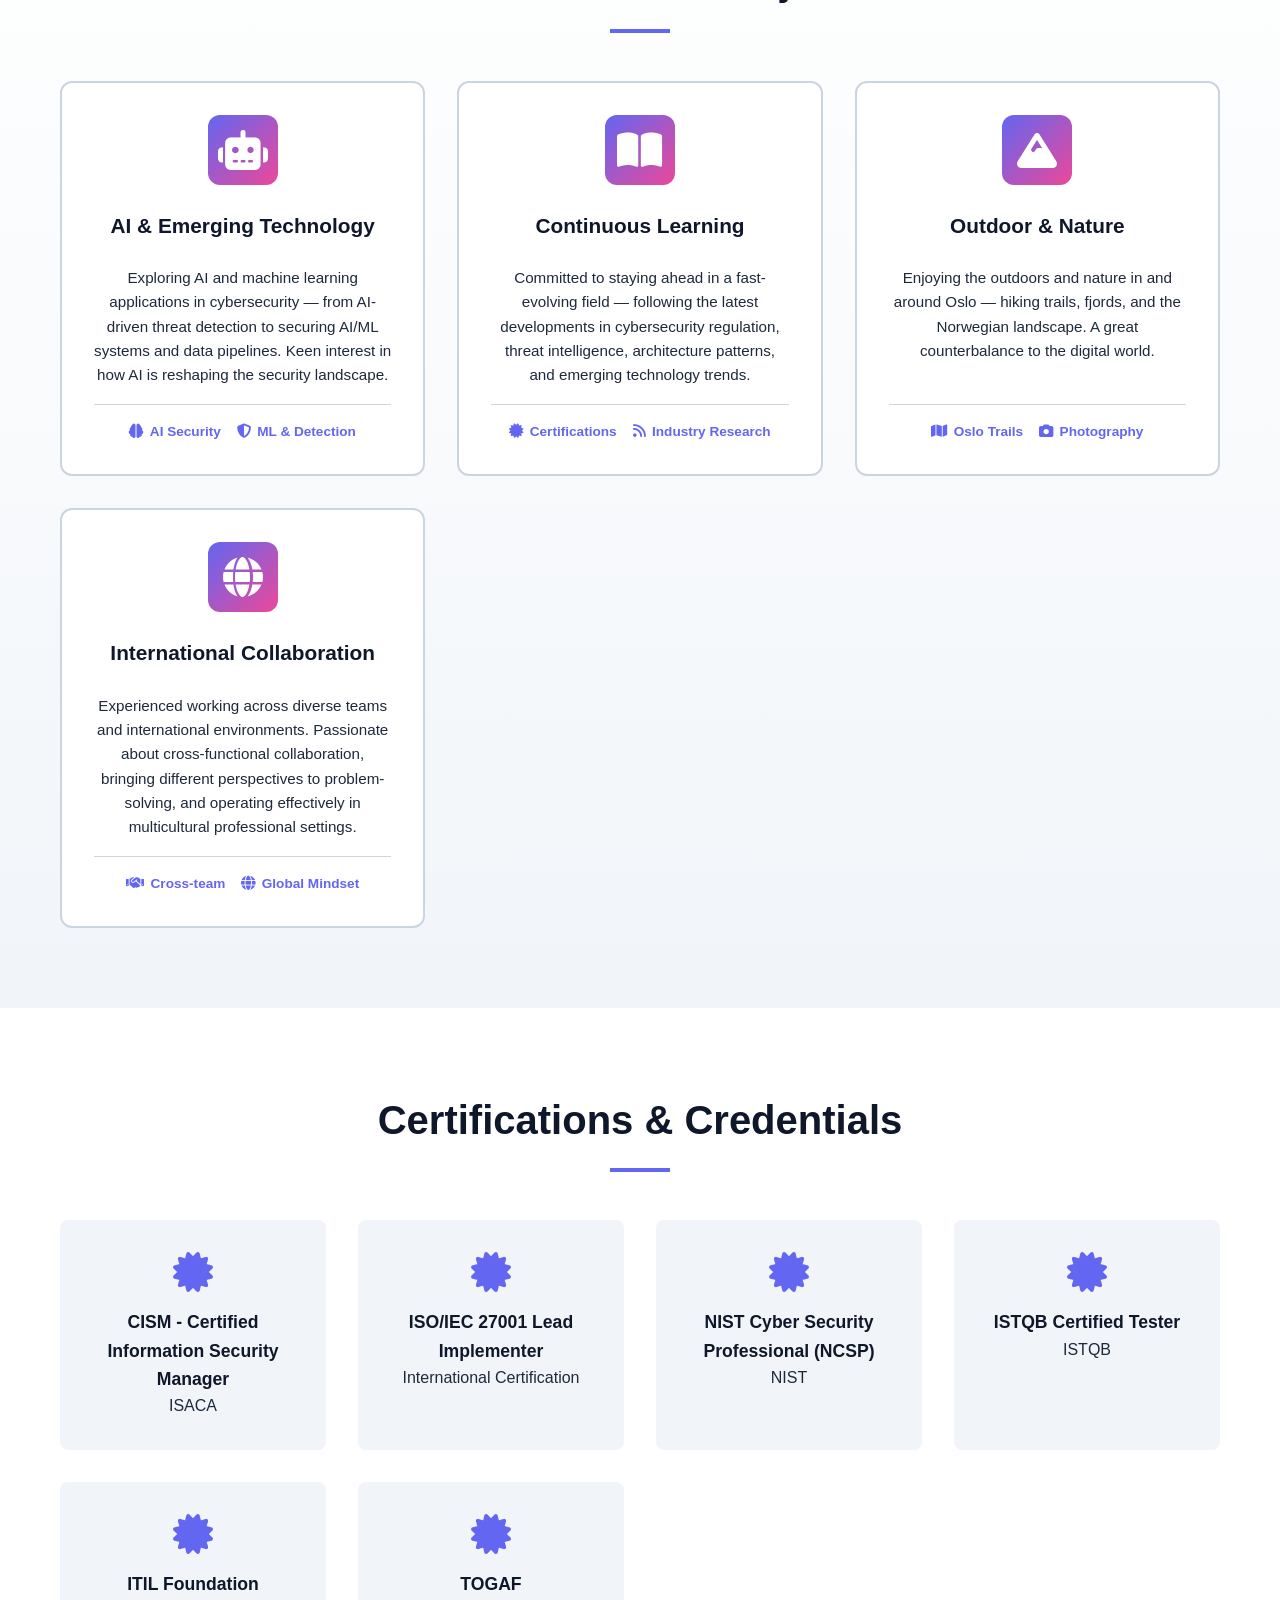
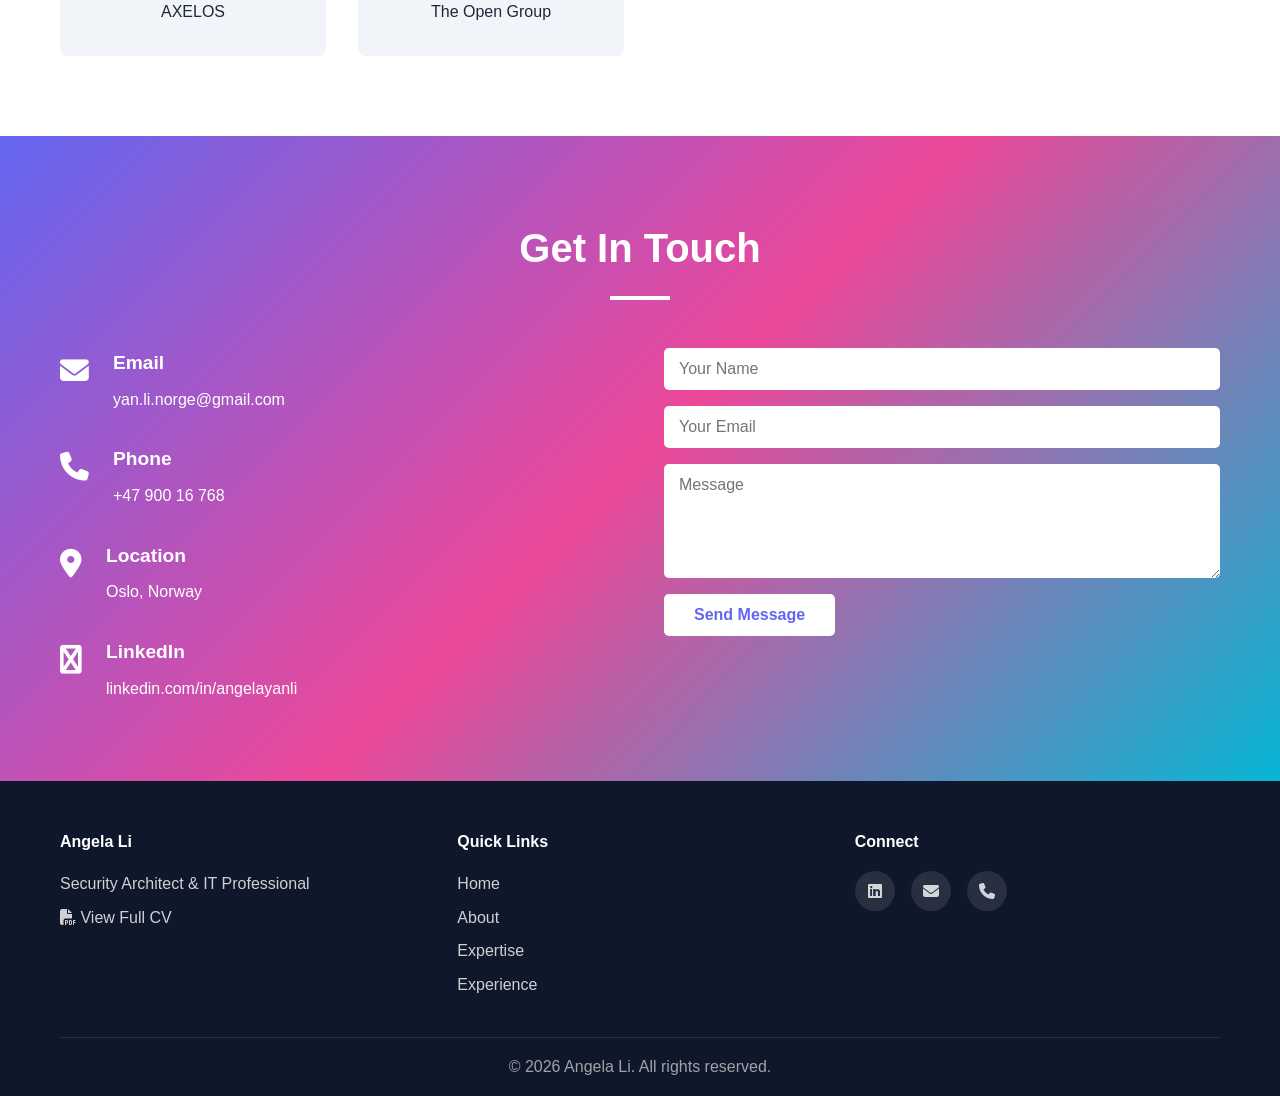
==== commit a8390a79: "Update hero description and AI Security card wording" ====
--- a/index.html
+++ b/index.html
@@ -37,7 +37,7 @@
         <div class="hero-content">
             <h2>Angela Li</h2>
             <p class="subtitle">Security Architect, CISM</p>
-            <p class="description">15+ years designing enterprise security frameworks and managing cybersecurity strategies for organizations globally</p>
+            <p class="description">15+ years designing enterprise security frameworks and managing cybersecurity strategies, technologies and implementations</p>
             <div class="hero-buttons">
                 <a href="#projects" class="btn btn-primary">View Experience</a>
                 <a href="cv.html" class="btn btn-secondary">View CV</a>
@@ -118,7 +118,7 @@
                 <div class="expertise-card">
                     <i class="fas fa-robot"></i>
                     <h3>AI Security & Secure SDLC in the Age of AI</h3>
-                    <p>Hands-on experience evaluating AI capabilities across security technologies — assessing AI-driven threat detection, anomaly analysis, and automated triage. Working on governing Secure SDLC as AI-assisted development introduces new risk categories that traditional frameworks must evolve to address.</p>
+                    <p>Hands-on experience evaluating AI capabilities across different security technologies. AI Security in SDLC as AI-assisted development introduces new risk categories that traditional frameworks must evolve to address.</p>
                 </div>
             </div>
         </div>
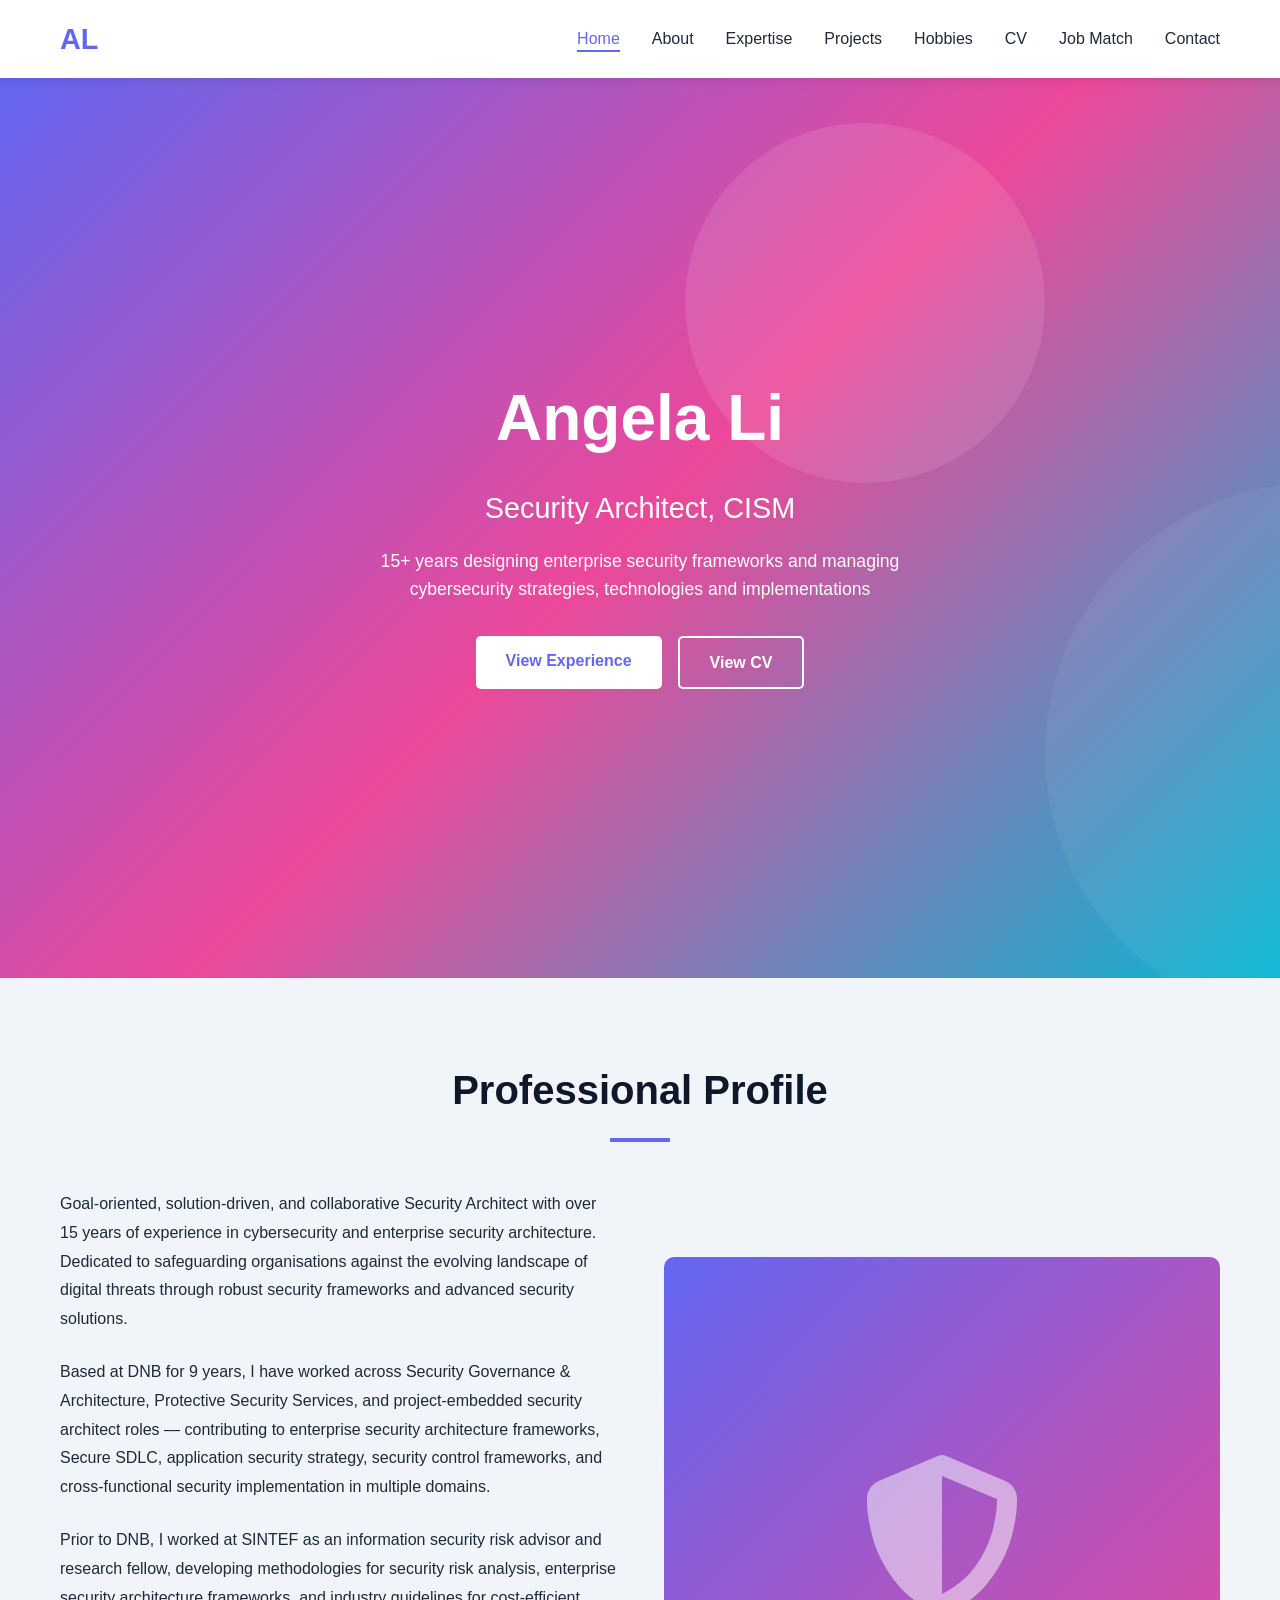
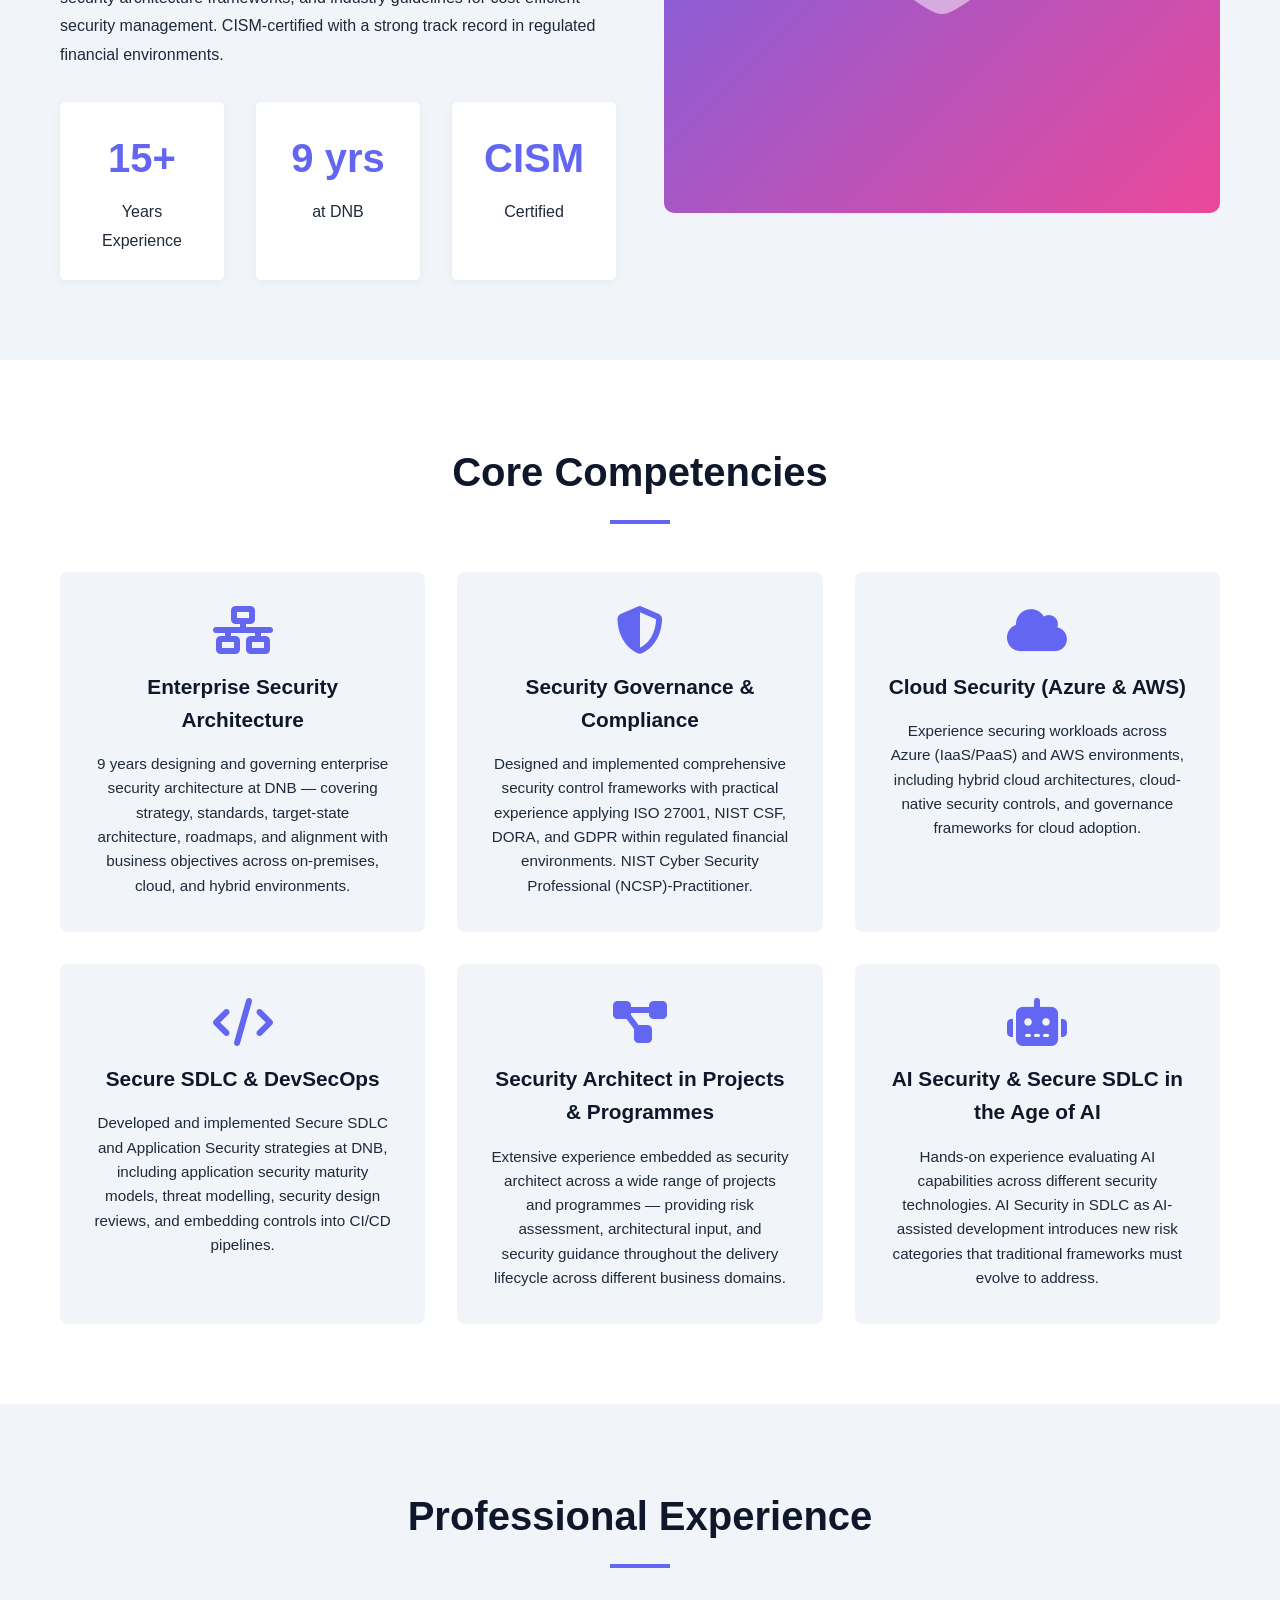
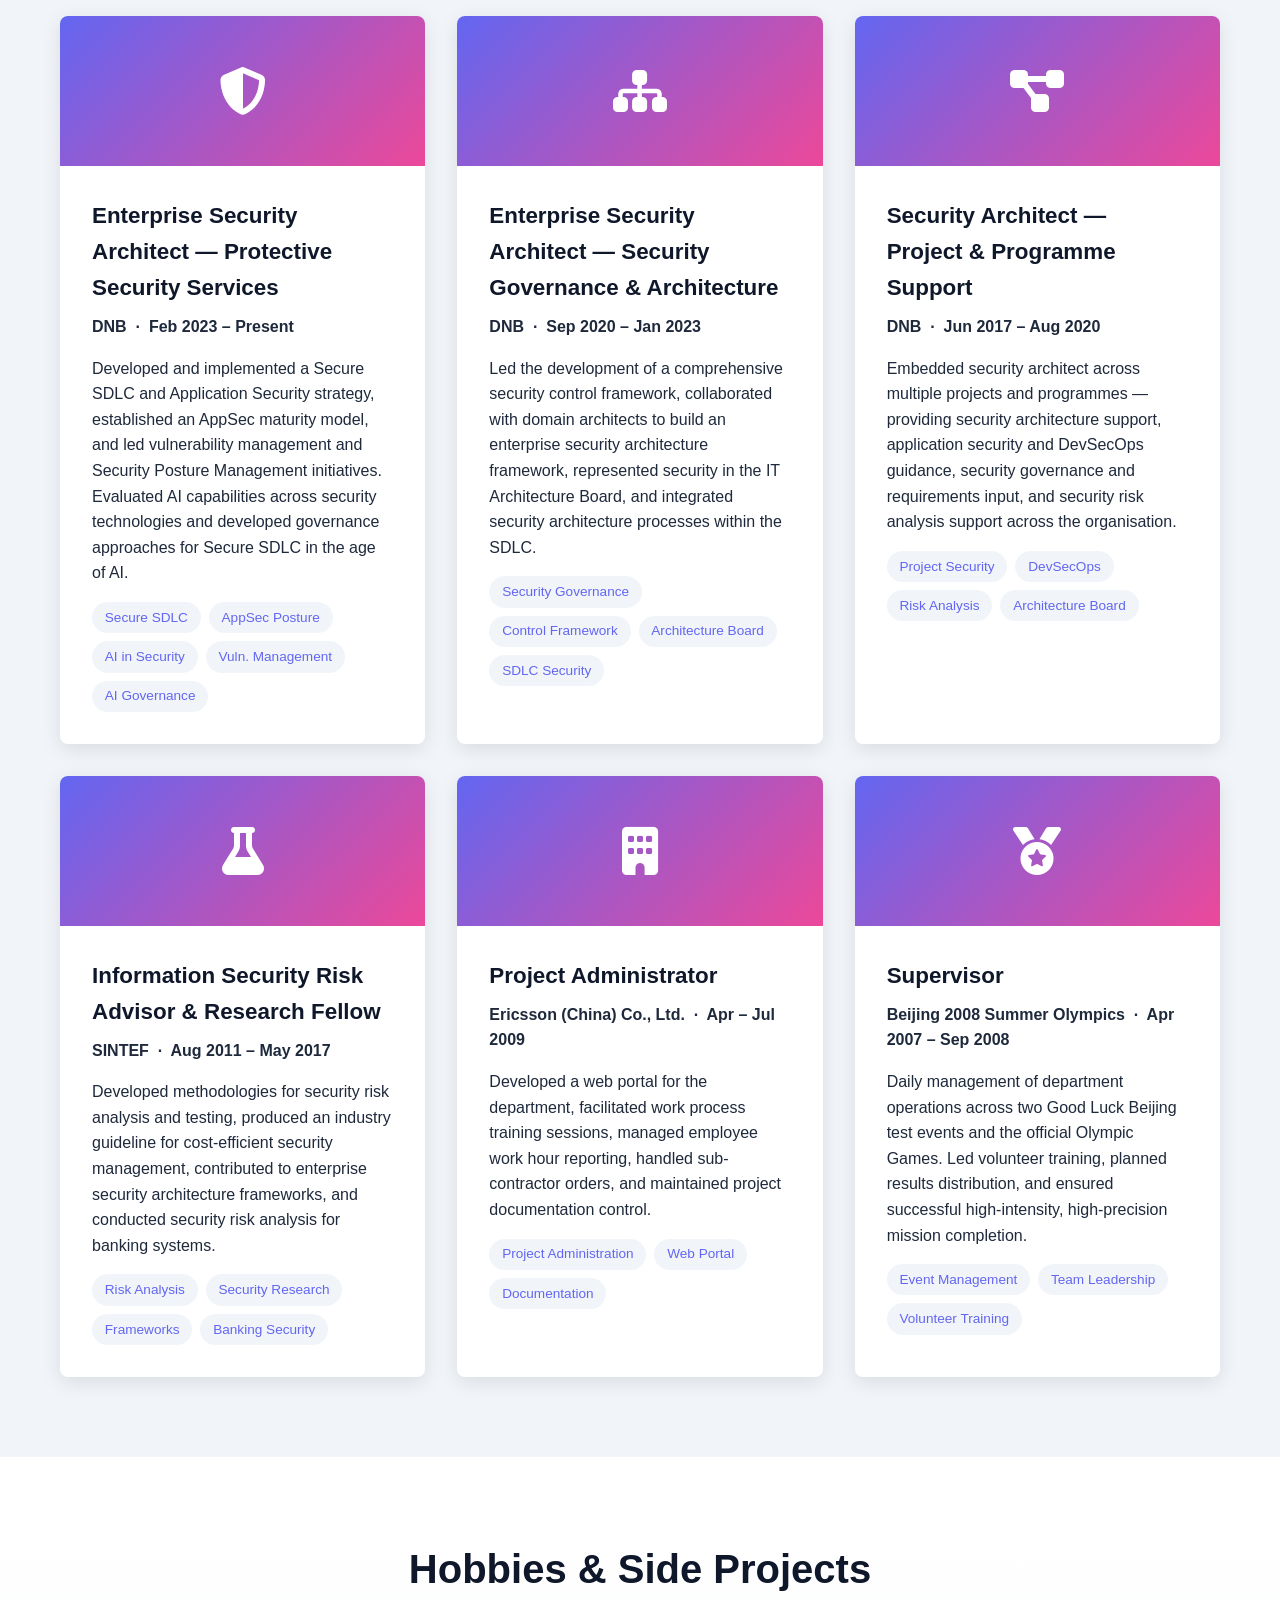
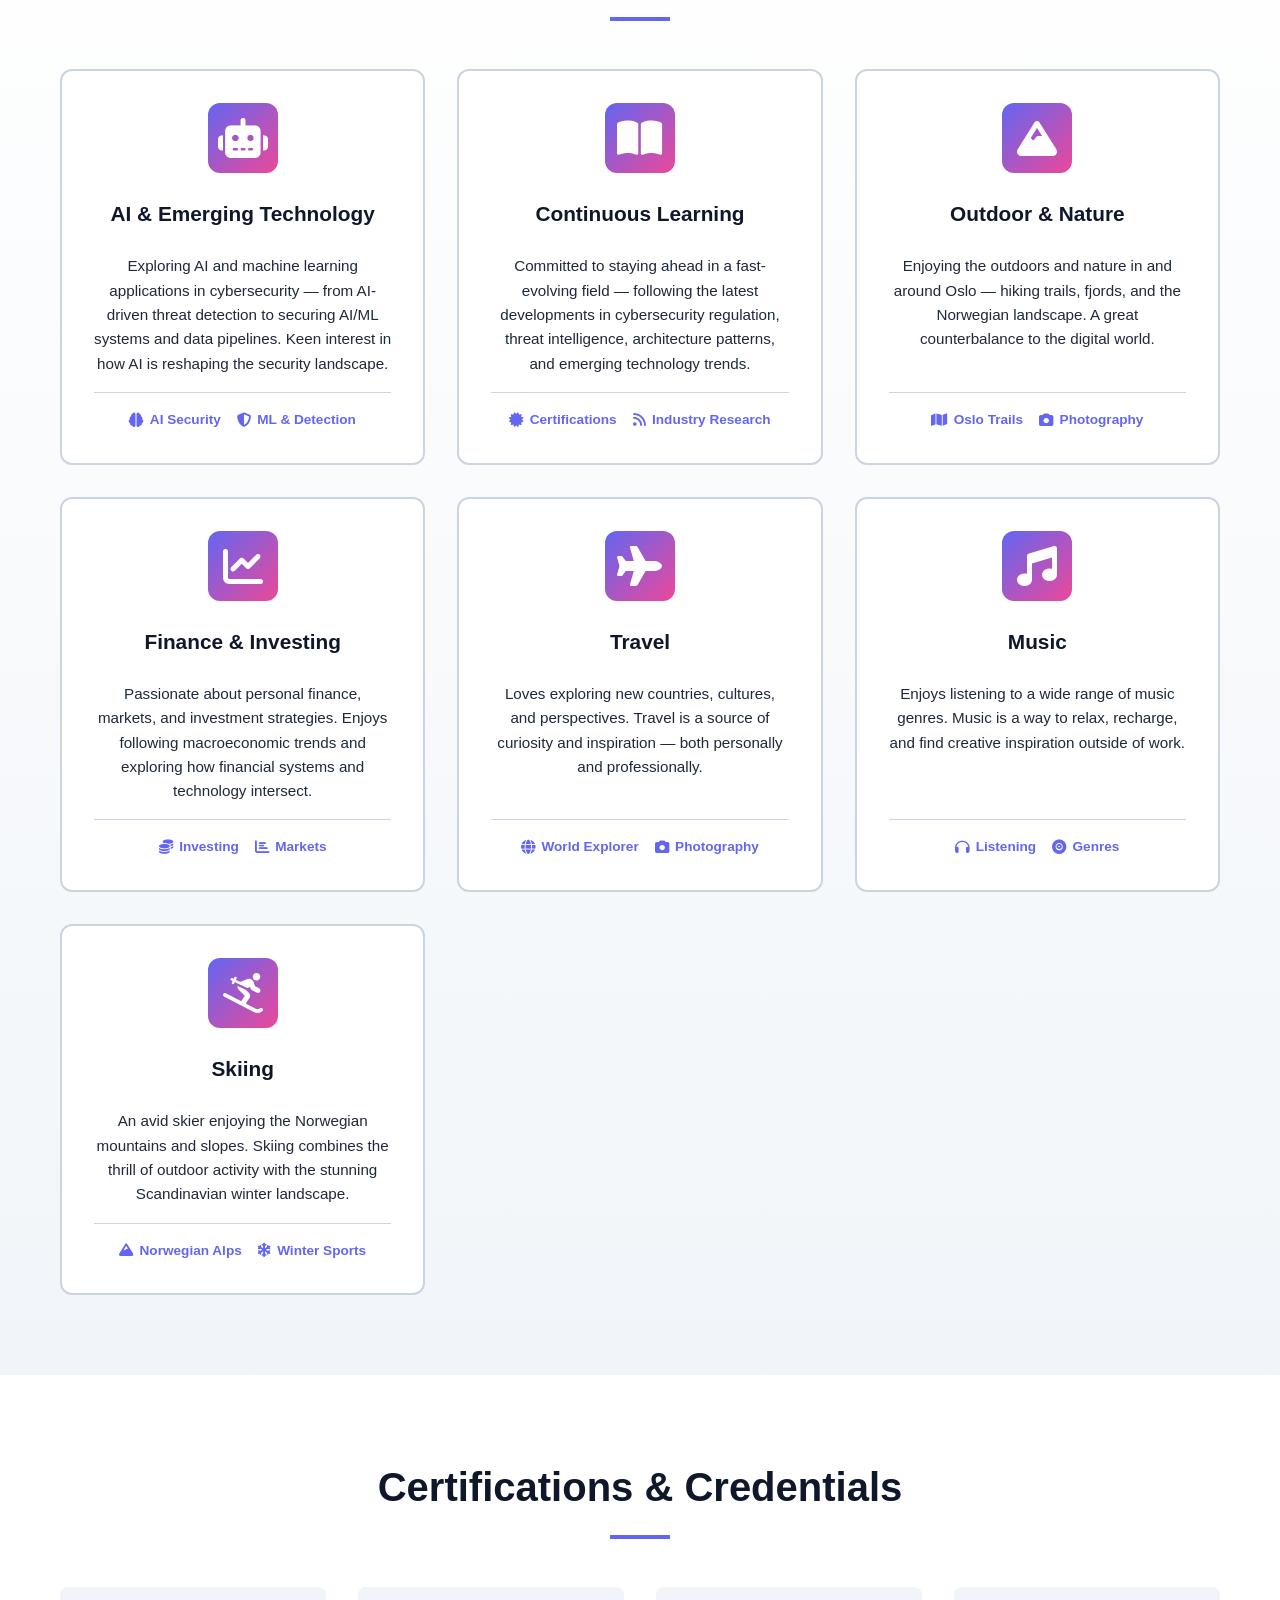
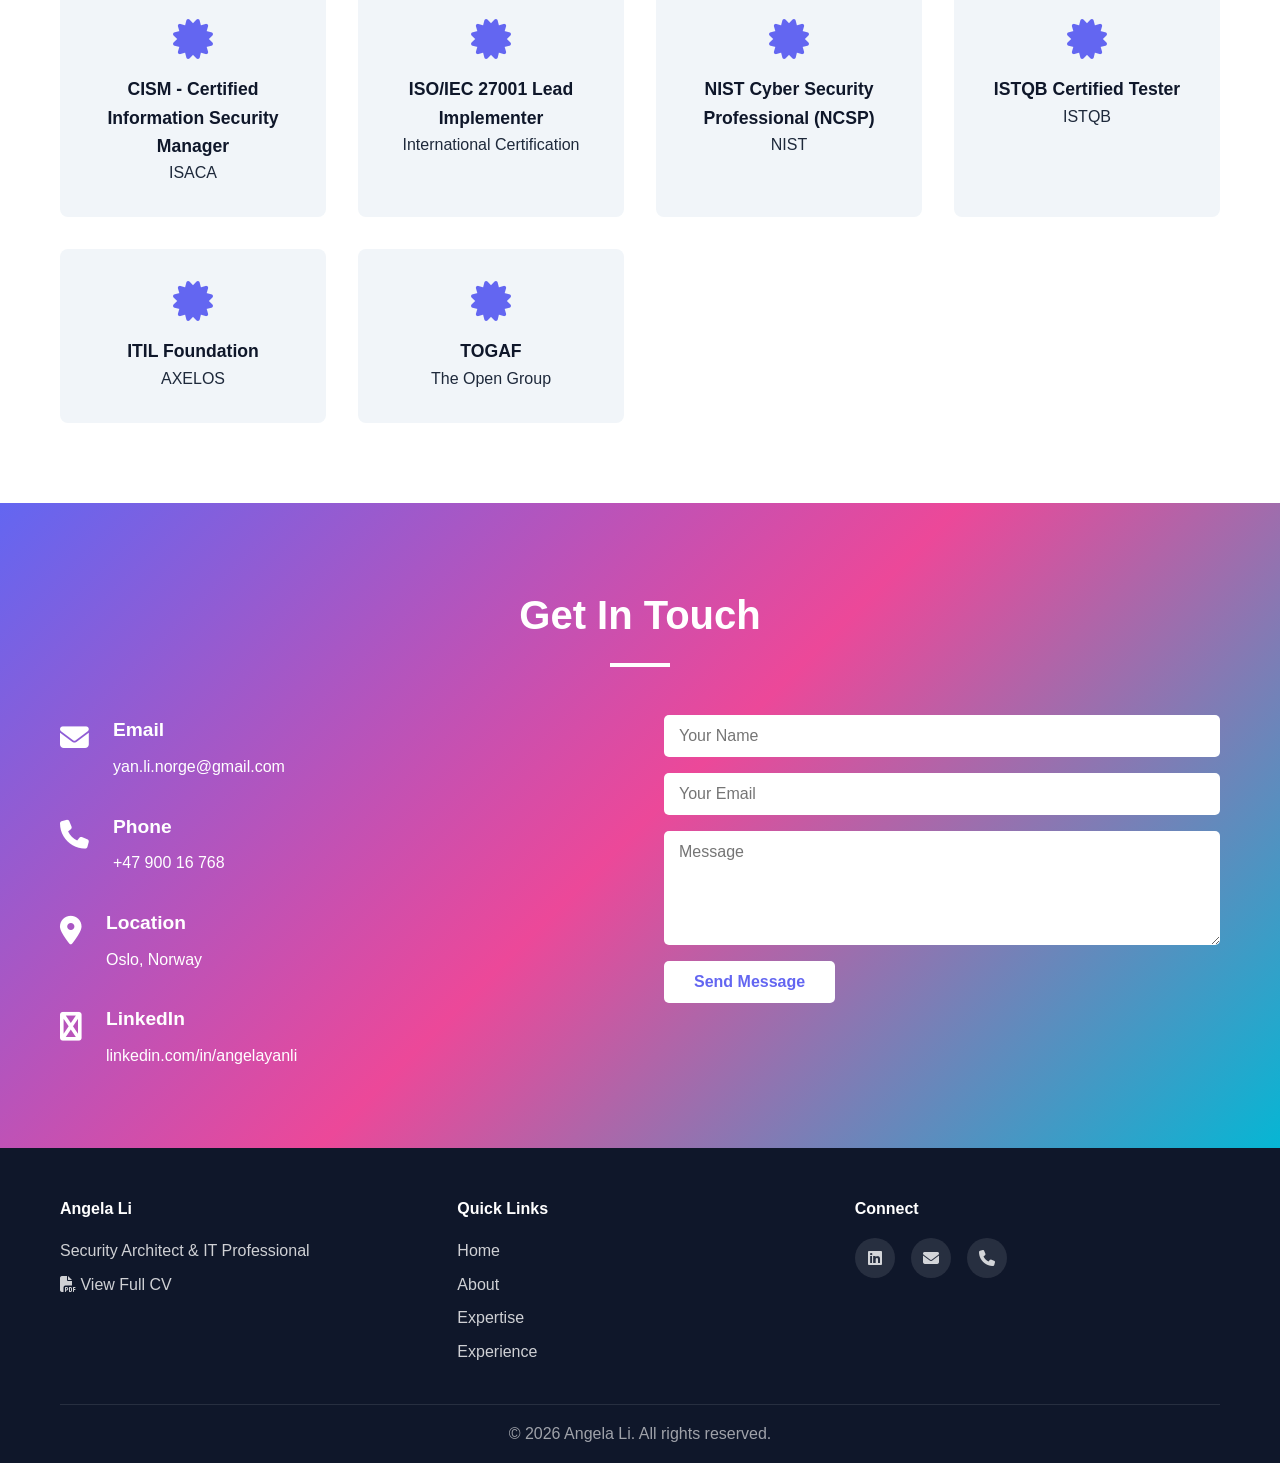
==== commit 3c1de1ad: "Replace International Collaboration hobby with Finance, Travel, Music, Skiing" ====
--- a/index.html
+++ b/index.html
@@ -139,12 +139,13 @@
                     <div class="project-info">
                         <h3>Enterprise Security Architect — Protective Security Services</h3>
                         <p class="client">DNB &nbsp;·&nbsp; Feb 2023 – Present</p>
-                        <p>Developed and implemented a Secure SDLC and Application Security strategy, established an Application Security maturity model and benchmark, and led vulnerability management within the SDLC. Also evaluating AI capabilities in security technologies and developing governance approaches for Secure SDLC in the age of AI — addressing how AI-assisted development changes the risk landscape.</p>
+                        <p>Developed and implemented a Secure SDLC and Application Security strategy, established an AppSec maturity model, and led vulnerability management and Security Posture Management initiatives. Evaluated AI capabilities across security technologies and developed governance approaches for Secure SDLC in the age of AI.</p>
                         <div class="project-tags">
                             <span class="tag">Secure SDLC</span>
-                            <span class="tag">AppSec</span>
+                            <span class="tag">AppSec Posture</span>
                             <span class="tag">AI in Security</span>
-                            <span class="tag">Security Posture</span>
+                            <span class="tag">Vuln. Management</span>
+                            <span class="tag">AI Governance</span>
                         </div>
                     </div>
                 </div>
@@ -281,13 +282,49 @@
 
                 <div class="hobby-card">
                     <div class="hobby-icon">
-                        <i class="fas fa-globe"></i>
-                    </div>
-                    <h3>International Collaboration</h3>
-                    <p>Experienced working across diverse teams and international environments. Passionate about cross-functional collaboration, bringing different perspectives to problem-solving, and operating effectively in multicultural professional settings.</p>
-                    <div class="hobby-meta">
-                        <span class="meta-item"><i class="fas fa-handshake"></i> Cross-team</span>
-                        <span class="meta-item"><i class="fas fa-globe"></i> Global Mindset</span>
+                        <i class="fas fa-chart-line"></i>
+                    </div>
+                    <h3>Finance & Investing</h3>
+                    <p>Passionate about personal finance, markets, and investment strategies. Enjoys following macroeconomic trends and exploring how financial systems and technology intersect.</p>
+                    <div class="hobby-meta">
+                        <span class="meta-item"><i class="fas fa-coins"></i> Investing</span>
+                        <span class="meta-item"><i class="fas fa-chart-bar"></i> Markets</span>
+                    </div>
+                </div>
+
+                <div class="hobby-card">
+                    <div class="hobby-icon">
+                        <i class="fas fa-plane"></i>
+                    </div>
+                    <h3>Travel</h3>
+                    <p>Loves exploring new countries, cultures, and perspectives. Travel is a source of curiosity and inspiration — both personally and professionally.</p>
+                    <div class="hobby-meta">
+                        <span class="meta-item"><i class="fas fa-globe"></i> World Explorer</span>
+                        <span class="meta-item"><i class="fas fa-camera"></i> Photography</span>
+                    </div>
+                </div>
+
+                <div class="hobby-card">
+                    <div class="hobby-icon">
+                        <i class="fas fa-music"></i>
+                    </div>
+                    <h3>Music</h3>
+                    <p>Enjoys listening to a wide range of music genres. Music is a way to relax, recharge, and find creative inspiration outside of work.</p>
+                    <div class="hobby-meta">
+                        <span class="meta-item"><i class="fas fa-headphones"></i> Listening</span>
+                        <span class="meta-item"><i class="fas fa-record-vinyl"></i> Genres</span>
+                    </div>
+                </div>
+
+                <div class="hobby-card">
+                    <div class="hobby-icon">
+                        <i class="fas fa-person-skiing"></i>
+                    </div>
+                    <h3>Skiing</h3>
+                    <p>An avid skier enjoying the Norwegian mountains and slopes. Skiing combines the thrill of outdoor activity with the stunning Scandinavian winter landscape.</p>
+                    <div class="hobby-meta">
+                        <span class="meta-item"><i class="fas fa-mountain"></i> Norwegian Alps</span>
+                        <span class="meta-item"><i class="fas fa-snowflake"></i> Winter Sports</span>
                     </div>
                 </div>
             </div>
